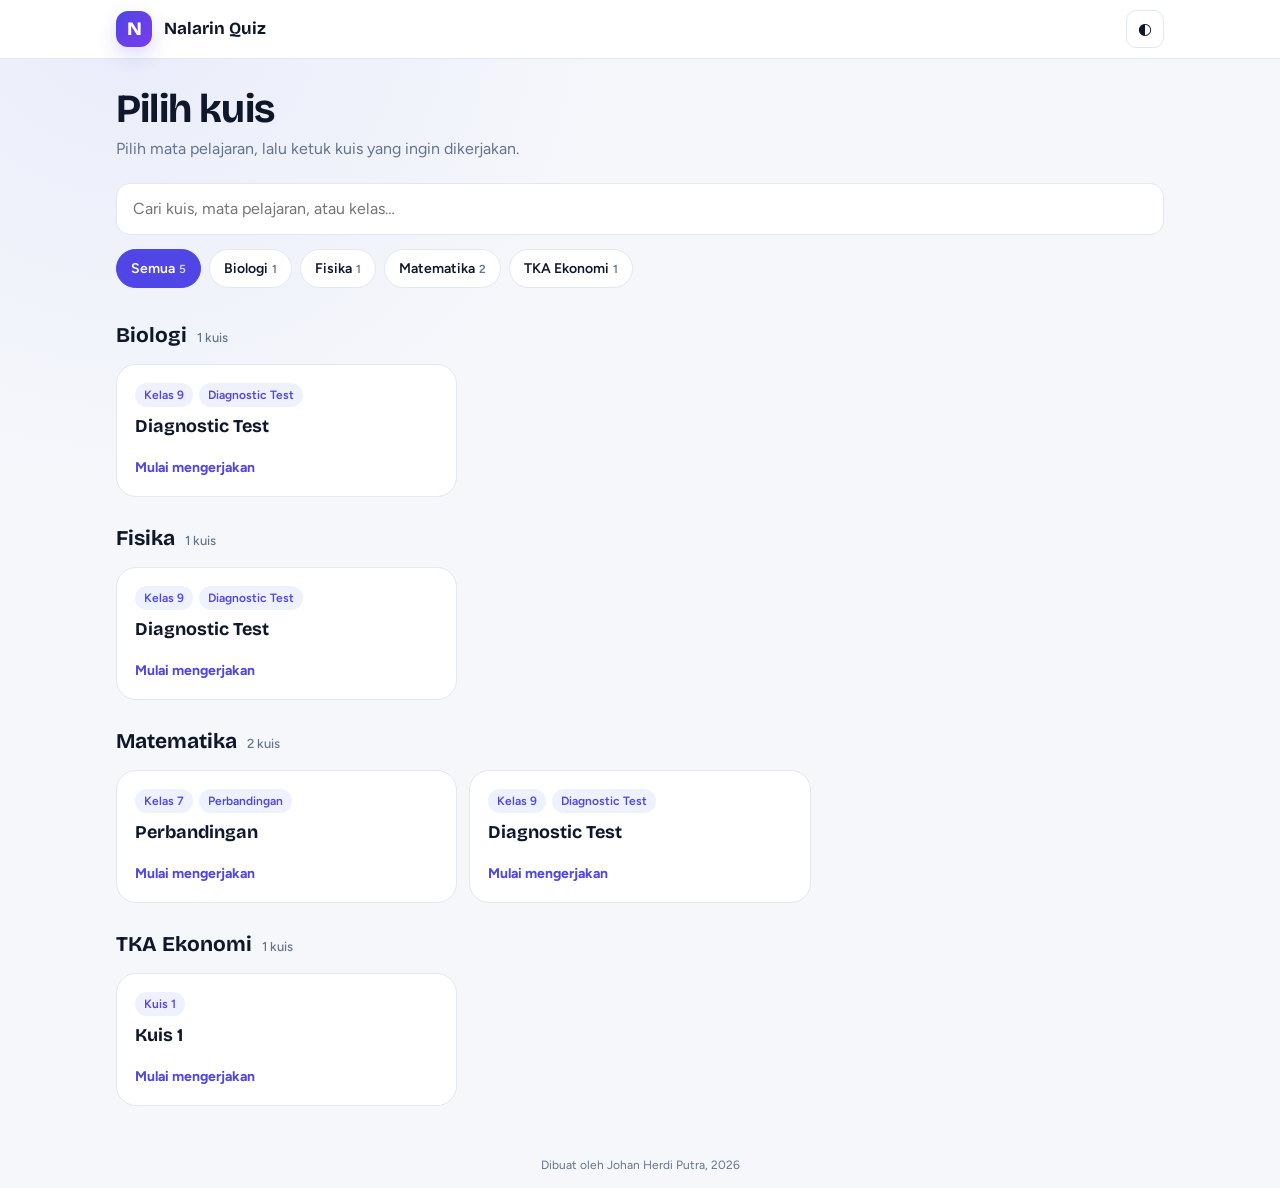
==== index.html @ 5b5e3d5f "Buat halaman index dan readme" ====
<!DOCTYPE html>
<html lang="id">
<head>
<meta charset="UTF-8">
<meta name="viewport" content="width=device-width, initial-scale=1, viewport-fit=cover">
<meta name="theme-color" content="#4f46e5">
<title>Nalarin Quiz</title>
<link rel="preconnect" href="https://fonts.googleapis.com">
<link rel="preconnect" href="https://fonts.gstatic.com" crossorigin>
<link href="https://fonts.googleapis.com/css2?family=Bricolage+Grotesque:wght@600;700;800&family=Figtree:wght@400;500;600;700&display=swap" rel="stylesheet">
<style>
:root{
  --bg:#f5f7fb; --surface:#fff; --ink:#0f172a; --muted:#64748b; --line:#e2e8f0;
  --brand:#4f46e5; --brand-ink:#fff; --brand-soft:#eef2ff; --bad:#e11d48; --bad-soft:#fff1f2;
  --font:'Figtree',system-ui,sans-serif; --display:'Bricolage Grotesque','Figtree',sans-serif;
}
:root[data-theme="dark"]{
  --bg:#0b1020; --surface:#131a2e; --ink:#e8ecf8; --muted:#94a0bd; --line:#263050;
  --brand:#a5b4fc; --brand-ink:#1e1b4b; --brand-soft:#212a55; --bad:#fb7185; --bad-soft:#3b1a25;
}
*{box-sizing:border-box;margin:0}
body{font-family:var(--font);background:radial-gradient(circle at 10% 0%,rgba(99,102,241,.08),transparent 30rem),var(--bg);
  color:var(--ink);line-height:1.5;min-height:100dvh;display:flex;flex-direction:column;-webkit-tap-highlight-color:transparent}
button,input{font:inherit;color:inherit}
button{cursor:pointer;border:0;background:none}
a:focus-visible,button:focus-visible,input:focus-visible{outline:3px solid var(--brand);outline-offset:2px}
.hidden{display:none!important}
header{background:var(--surface);border-bottom:1px solid var(--line);padding-top:env(safe-area-inset-top);position:sticky;top:0;z-index:10}
.bar{max-width:1080px;margin:auto;display:flex;align-items:center;gap:12px;padding:10px 16px}
.logo{width:36px;height:36px;border-radius:12px;background:linear-gradient(135deg,#4f46e5,#7c3aed);box-shadow:0 8px 20px rgba(79,70,229,.2);color:#fff;display:grid;place-items:center;font-family:var(--display);font-weight:800;font-size:19px;flex:none}
.bar b{font-family:var(--display);font-size:17px;flex:1}
.icon-btn{width:38px;height:38px;border-radius:10px;border:1px solid var(--line);display:grid;place-items:center}
main{flex:1;width:100%;max-width:1080px;margin:auto;padding:28px 16px 40px}
h1{font-family:var(--display);font-size:clamp(28px,6vw,40px);letter-spacing:-.02em;line-height:1.1;margin-bottom:6px}
.lead{color:var(--muted);margin-bottom:22px}
.search{width:100%;min-height:52px;padding:0 16px;border-radius:14px;border:1.5px solid var(--line);background:var(--surface);margin-bottom:14px}
.chips{display:flex;gap:8px;overflow-x:auto;padding-bottom:6px;margin-bottom:8px;scrollbar-width:thin}
.chip{flex:none;padding:8px 14px;border-radius:999px;border:1px solid var(--line);background:var(--surface);font-weight:600;font-size:14px;white-space:nowrap}
.chip small{color:var(--muted);font-weight:600;margin-left:4px}
.chip.on{background:var(--brand);border-color:var(--brand);color:var(--brand-ink)}
.chip.on small{color:inherit;opacity:.8}
section{margin-top:26px}
h2{font-family:var(--display);font-size:21px;margin-bottom:12px;display:flex;align-items:baseline;gap:10px}
h2 small{font-family:var(--font);font-size:13px;color:var(--muted);font-weight:500}
.grid{display:grid;grid-template-columns:repeat(auto-fill,minmax(280px,1fr));gap:12px}
.card{display:flex;flex-direction:column;gap:8px;padding:18px;border-radius:20px;border:1px solid var(--line);background:var(--surface);text-decoration:none;color:inherit;
  transition:border-color .15s,transform .1s,box-shadow .15s}
.card:hover{border-color:var(--brand);box-shadow:0 10px 28px rgba(79,70,229,.1)}
.card:active{transform:scale(.99)}
.crumbs{display:flex;flex-wrap:wrap;gap:6px}
.crumbs span{font-size:12px;font-weight:600;padding:3px 9px;border-radius:999px;background:var(--brand-soft);color:var(--brand)}
.ctitle{font-family:var(--display);font-weight:700;font-size:18px;line-height:1.25}
.cmeta{color:var(--muted);font-size:14px;flex:1}
.go{font-weight:700;font-size:14px;color:var(--brand);margin-top:4px}
.note{padding:16px;border-radius:14px;margin-top:18px;background:var(--bad-soft);color:var(--bad);font-size:15px}
.note code{background:rgba(0,0,0,.06);padding:1px 6px;border-radius:6px}
.empty{margin-top:30px;text-align:center;color:var(--muted)}
footer{text-align:center;color:var(--muted);font-size:12px;padding:10px 12px calc(14px + env(safe-area-inset-bottom))}
@media (max-width:520px){main{padding-top:20px}.grid{grid-template-columns:1fr}}
</style>
</head>
<body>
<header><div class="bar">
  <div class="logo">N</div><b>Nalarin Quiz</b>
  <button class="icon-btn" id="theme" aria-label="Ganti tema terang/gelap">◐</button>
</div></header>

<main>
  <h1>Pilih kuis</h1>
  <p class="lead">Pilih mata pelajaran, lalu ketuk kuis yang ingin dikerjakan.</p>
  <input class="search" id="q" type="search" placeholder="Cari kuis, mata pelajaran, atau kelas…" aria-label="Cari kuis">
  <div class="chips" id="chips"></div>
  <div id="list"></div>
  <p class="empty hidden" id="empty">Tidak ada kuis yang cocok dengan pencarianmu.</p>
  <div class="note hidden" id="err"></div>
</main>

<footer><span id="stamp"></span>Dibuat oleh Johan Herdi Putra, 2026</footer>

<script>
const $ = id => document.getElementById(id);
let all = [], active = 'Semua';

(function(){
  let t = null; try{ t = localStorage.getItem('nalarin:theme'); }catch(e){}
  if(!t) t = matchMedia('(prefers-color-scheme: dark)').matches ? 'dark' : 'light';
  document.documentElement.dataset.theme = t;
})();
$('theme').onclick = () => {
  const t = document.documentElement.dataset.theme === 'dark' ? 'light' : 'dark';
  document.documentElement.dataset.theme = t;
  try{ localStorage.setItem('nalarin:theme', t); }catch(e){}
};

function el(tag, cls, text){ const e = document.createElement(tag); if(cls) e.className = cls; if(text != null) e.textContent = text; return e; }

function drawChips(){
  const box = $('chips'); box.innerHTML = '';
  const counts = {};
  all.forEach(k => counts[k.mapel] = (counts[k.mapel] || 0) + 1);
  ['Semua', ...Object.keys(counts).sort((a, b) => a.localeCompare(b, 'id'))].forEach(m => {
    const b = el('button', 'chip' + (m === active ? ' on' : ''), m);
    b.appendChild(el('small', '', m === 'Semua' ? all.length : counts[m]));
    b.onclick = () => { active = m; drawChips(); render(); };
    box.appendChild(b);
  });
}

function render(){
  const term = $('q').value.trim().toLowerCase();
  const list = all.filter(k =>
    (active === 'Semua' || k.mapel === active) &&
    (!term || [k.title, k.topic, k.mapel, ...(k.sub || [])].join(' ').toLowerCase().includes(term)));
  const box = $('list'); box.innerHTML = '';
  $('empty').classList.toggle('hidden', list.length > 0);
  const groups = new Map();
  list.forEach(k => { if(!groups.has(k.mapel)) groups.set(k.mapel, []); groups.get(k.mapel).push(k); });
  [...groups.keys()].sort((a, b) => a.localeCompare(b, 'id')).forEach(m => {
    const items = groups.get(m);
    const sec = el('section'), h = el('h2', '', m);
    h.appendChild(el('small', '', items.length + ' kuis'));
    sec.appendChild(h);
    const grid = el('div', 'grid');
    items.forEach(k => {
      const a = el('a', 'card'); a.href = encodeURI(k.url);
      if(k.sub && k.sub.length){ const c = el('div', 'crumbs'); k.sub.forEach(s => c.appendChild(el('span', '', s))); a.appendChild(c); }
      a.appendChild(el('div', 'ctitle', k.title));
      const meta = [k.topic && k.topic !== k.title ? k.topic : '', k.questions ? k.questions + ' soal' : ''].filter(Boolean).join(' · ');
      a.appendChild(el('div', 'cmeta', meta));
      a.appendChild(el('div', 'go', 'Mulai mengerjakan'));
      grid.appendChild(a);
    });
    sec.appendChild(grid); box.appendChild(sec);
  });
}

$('q').addEventListener('input', render);

fetch('daftar.json', {cache: 'no-cache'})
  .then(r => { if(!r.ok) throw new Error(r.status); return r.json(); })
  .then(d => {
    all = d.kuis || [];
    if(!all.length) throw new Error('kosong');
    drawChips(); render();
    const t = d.generated && new Date(d.generated);
    if(t && !isNaN(t)) $('stamp').textContent = 'Daftar diperbarui ' + t.toLocaleDateString('id-ID', {day: 'numeric', month: 'long', year: 'numeric'}) + ' · ';
  })
  .catch(() => {
    $('q').classList.add('hidden');
    const e = $('err'); e.classList.remove('hidden');
    e.innerHTML = 'Daftar kuis belum bisa dimuat. Jalankan <code>python3 buat-daftar.py</code> di folder ini, lalu buka halaman ini lewat server (bukan langsung dari file).';
  });
</script>
</body>
</html>
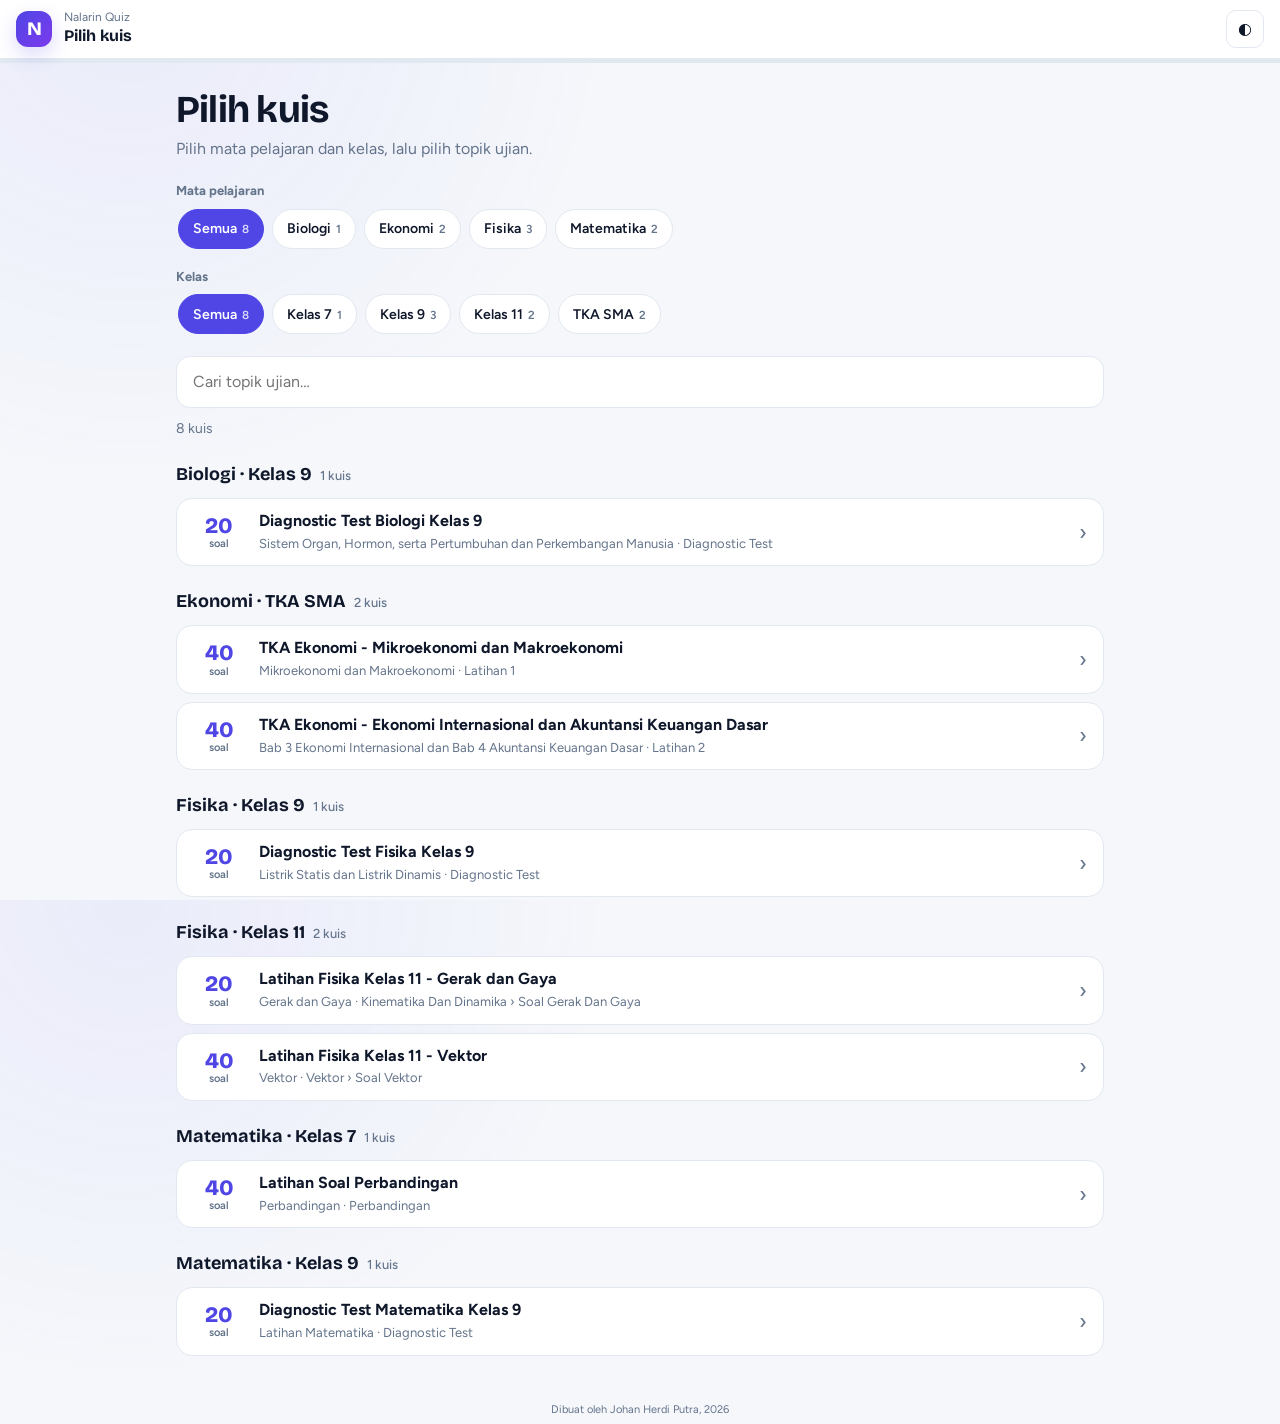
==== commit 7a2249a2: "Perbarui versi 0.2" ====
--- a/index.html
+++ b/index.html
@@ -11,76 +11,380 @@
 <style>
 :root{
   --bg:#f5f7fb; --surface:#fff; --ink:#0f172a; --muted:#64748b; --line:#e2e8f0;
-  --brand:#4f46e5; --brand-ink:#fff; --brand-soft:#eef2ff; --bad:#e11d48; --bad-soft:#fff1f2;
-  --font:'Figtree',system-ui,sans-serif; --display:'Bricolage Grotesque','Figtree',sans-serif;
+  --brand:#4f46e5; --brand-ink:#fff; --brand-soft:#eef2ff;
+  --flag:#d97706; --flag-soft:#fffbeb;
+  --ok:#059669; --ok-soft:#ecfdf5; --bad:#e11d48; --bad-soft:#fff1f2;
+  --r:20px; --font:'Figtree',system-ui,sans-serif; --display:'Bricolage Grotesque','Figtree',sans-serif;
 }
 :root[data-theme="dark"]{
   --bg:#0b1020; --surface:#131a2e; --ink:#e8ecf8; --muted:#94a0bd; --line:#263050;
-  --brand:#a5b4fc; --brand-ink:#1e1b4b; --brand-soft:#212a55; --bad:#fb7185; --bad-soft:#3b1a25;
+  --brand:#a5b4fc; --brand-ink:#1e1b4b; --brand-soft:#212a55;
+  --flag:#fbbf24; --flag-soft:#3a2d0e;
+  --ok:#34d399; --ok-soft:#10302a; --bad:#fb7185; --bad-soft:#3b1a25;
 }
 *{box-sizing:border-box;margin:0}
-body{font-family:var(--font);background:radial-gradient(circle at 10% 0%,rgba(99,102,241,.08),transparent 30rem),var(--bg);
-  color:var(--ink);line-height:1.5;min-height:100dvh;display:flex;flex-direction:column;-webkit-tap-highlight-color:transparent}
-button,input{font:inherit;color:inherit}
-button{cursor:pointer;border:0;background:none}
-a:focus-visible,button:focus-visible,input:focus-visible{outline:3px solid var(--brand);outline-offset:2px}
+html,body{height:100%}
+body{font-family:var(--font);background:radial-gradient(circle at 10% 0%,rgba(99,102,241,.08),transparent 30rem),var(--bg);color:var(--ink);font-size:16px;line-height:1.5;
+  -webkit-tap-highlight-color:transparent;display:flex;flex-direction:column;min-height:100dvh}
+button{font:inherit;color:inherit;cursor:pointer;border:0;background:none}
+button:focus-visible,input:focus-visible{outline:3px solid var(--brand);outline-offset:2px}
 .hidden{display:none!important}
-header{background:var(--surface);border-bottom:1px solid var(--line);padding-top:env(safe-area-inset-top);position:sticky;top:0;z-index:10}
-.bar{max-width:1080px;margin:auto;display:flex;align-items:center;gap:12px;padding:10px 16px}
+
+/* header */
+header{background:var(--surface);border-bottom:1px solid var(--line);padding-top:env(safe-area-inset-top);position:sticky;top:0;z-index:20}
+.hbar{max-width:1320px;margin:auto;display:flex;align-items:center;gap:12px;padding:10px 16px}
 .logo{width:36px;height:36px;border-radius:12px;background:linear-gradient(135deg,#4f46e5,#7c3aed);box-shadow:0 8px 20px rgba(79,70,229,.2);color:#fff;display:grid;place-items:center;font-family:var(--display);font-weight:800;font-size:19px;flex:none}
-.bar b{font-family:var(--display);font-size:17px;flex:1}
-.icon-btn{width:38px;height:38px;border-radius:10px;border:1px solid var(--line);display:grid;place-items:center}
-main{flex:1;width:100%;max-width:1080px;margin:auto;padding:28px 16px 40px}
-h1{font-family:var(--display);font-size:clamp(28px,6vw,40px);letter-spacing:-.02em;line-height:1.1;margin-bottom:6px}
-.lead{color:var(--muted);margin-bottom:22px}
-.search{width:100%;min-height:52px;padding:0 16px;border-radius:14px;border:1.5px solid var(--line);background:var(--surface);margin-bottom:14px}
-.chips{display:flex;gap:8px;overflow-x:auto;padding-bottom:6px;margin-bottom:8px;scrollbar-width:thin}
-.chip{flex:none;padding:8px 14px;border-radius:999px;border:1px solid var(--line);background:var(--surface);font-weight:600;font-size:14px;white-space:nowrap}
-.chip small{color:var(--muted);font-weight:600;margin-left:4px}
-.chip.on{background:var(--brand);border-color:var(--brand);color:var(--brand-ink)}
-.chip.on small{color:inherit;opacity:.8}
-section{margin-top:26px}
-h2{font-family:var(--display);font-size:21px;margin-bottom:12px;display:flex;align-items:baseline;gap:10px}
-h2 small{font-family:var(--font);font-size:13px;color:var(--muted);font-weight:500}
-.grid{display:grid;grid-template-columns:repeat(auto-fill,minmax(280px,1fr));gap:12px}
-.card{display:flex;flex-direction:column;gap:8px;padding:18px;border-radius:20px;border:1px solid var(--line);background:var(--surface);text-decoration:none;color:inherit;
-  transition:border-color .15s,transform .1s,box-shadow .15s}
-.card:hover{border-color:var(--brand);box-shadow:0 10px 28px rgba(79,70,229,.1)}
-.card:active{transform:scale(.99)}
-.crumbs{display:flex;flex-wrap:wrap;gap:6px}
-.crumbs span{font-size:12px;font-weight:600;padding:3px 9px;border-radius:999px;background:var(--brand-soft);color:var(--brand)}
-.ctitle{font-family:var(--display);font-weight:700;font-size:18px;line-height:1.25}
-.cmeta{color:var(--muted);font-size:14px;flex:1}
-.go{font-weight:700;font-size:14px;color:var(--brand);margin-top:4px}
-.note{padding:16px;border-radius:14px;margin-top:18px;background:var(--bad-soft);color:var(--bad);font-size:15px}
-.note code{background:rgba(0,0,0,.06);padding:1px 6px;border-radius:6px}
-.empty{margin-top:30px;text-align:center;color:var(--muted)}
-footer{text-align:center;color:var(--muted);font-size:12px;padding:10px 12px calc(14px + env(safe-area-inset-bottom))}
-@media (max-width:520px){main{padding-top:20px}.grid{grid-template-columns:1fr}}
+.htitle{min-width:0;flex:1}
+.htitle small{display:block;color:var(--muted);font-size:12px;line-height:1.2}
+.htitle strong{display:block;font-family:var(--display);font-size:16px;white-space:nowrap;overflow:hidden;text-overflow:ellipsis}
+.chip{display:inline-flex;align-items:center;gap:6px;padding:6px 12px;border-radius:999px;background:var(--bg);border:1px solid var(--line);font-size:13px;font-weight:600;white-space:nowrap}
+.chip.name{max-width:150px;overflow:hidden;text-overflow:ellipsis;display:block}
+.icon-btn{width:38px;height:38px;border-radius:10px;display:grid;place-items:center;border:1px solid var(--line);flex:none}
+.icon-btn:hover{background:var(--bg)}
+.progress{height:4px;background:var(--line)}
+.progress i{display:block;height:100%;width:0;background:var(--brand);transition:width .25s}
+
+/* cards / buttons */
+.card{background:var(--surface);border:1px solid var(--line);border-radius:var(--r)}
+.btn{display:inline-flex;align-items:center;justify-content:center;gap:8px;min-height:48px;padding:0 20px;border-radius:12px;font-weight:700;border:1px solid var(--line);background:var(--surface);transition:transform .08s,background .15s}
+.btn:active{transform:scale(.97)}
+.btn:disabled{opacity:.35;pointer-events:none}
+.btn.primary{background:var(--brand);color:var(--brand-ink);border-color:var(--brand);box-shadow:0 10px 22px rgba(79,70,229,.2)}
+.btn.primary:hover{filter:brightness(1.08)}
+.btn.finish{background:var(--ok);color:#fff;border-color:var(--ok);box-shadow:0 8px 18px rgba(5,150,105,.16)}
+#review.finish{background:#0f172a;border-color:#0f172a}
+:root[data-theme="dark"] #review.finish{background:#e8ecf8;color:#0b1020;border-color:#e8ecf8}
+.btn.block{width:100%}
+
+/* start + result */
+.center{flex:1;display:grid;place-items:center;padding:20px 16px}
+.panel{width:100%;max-width:440px;padding:28px}
+.panel h2{font-family:var(--display);font-size:clamp(26px,6vw,34px);line-height:1.1;letter-spacing:-.02em;margin:6px 0 8px}
+.panel p.sub{color:var(--muted);font-size:15px;margin-bottom:22px}
+.meta{display:flex;gap:8px;flex-wrap:wrap;margin-bottom:12px}
+.field label{display:block;font-weight:600;font-size:14px;margin-bottom:6px}
+.field input{width:100%;min-height:50px;padding:0 14px;border-radius:12px;border:1.5px solid var(--line);background:var(--bg);color:var(--ink);font:inherit;margin-bottom:16px}
+.resume{background:var(--brand-soft);border-radius:12px;padding:10px 14px;font-size:14px;margin-bottom:16px}
+
+/* quiz layout */
+#quiz{flex:1;width:100%;max-width:1320px;margin:auto;padding:16px;display:grid;grid-template-columns:minmax(0,1fr) 320px;gap:16px;align-items:start}
+.qcard{display:flex;flex-direction:column;min-height:0}
+.qtop{display:flex;align-items:center;justify-content:space-between;gap:10px;padding:14px 20px;border-bottom:1px solid var(--line)}
+.qtop .left{display:flex;align-items:center;gap:10px;min-width:0}
+.qnum{font-family:var(--display);font-weight:800;font-size:15px}
+.diff{font-size:12px;font-weight:700;padding:3px 10px;border-radius:999px}
+.diff.mudah{background:var(--ok-soft);color:var(--ok)}
+.diff.sedang{background:var(--flag-soft);color:var(--flag)}
+.diff.sulit{background:var(--bad-soft);color:var(--bad)}
+.flag{display:inline-flex;align-items:center;gap:6px;font-size:14px;font-weight:600;color:var(--muted);padding:8px 12px;border-radius:10px;border:1px solid var(--line)}
+.flag.on{background:var(--flag-soft);color:var(--flag);border-color:var(--flag)}
+.qbody{padding:22px 20px}
+.qtext{font-size:clamp(17px,2.4vw,20px);font-weight:500;line-height:1.55;margin-bottom:22px;max-width:70ch;white-space:pre-line}
+.opts{display:grid;gap:10px}
+.opt{display:flex;gap:14px;align-items:flex-start;text-align:left;width:100%;padding:14px 16px;border:2px solid var(--line);border-radius:14px;background:var(--surface);min-height:56px;transition:border-color .12s,background .12s,transform .08s}
+.opt:not(:disabled):hover{border-color:var(--muted)}
+.opt:active:not(:disabled){transform:scale(.99)}
+.opt .k{flex:none;width:30px;height:30px;border-radius:9px;background:var(--bg);display:grid;place-items:center;font-weight:700;font-size:14px;border:1px solid var(--line)}
+.opt .t{padding-top:3px;flex:1}
+.opt.sel{border-color:var(--brand);background:var(--brand-soft)}
+.opt.sel .k{background:var(--brand);color:var(--brand-ink);border-color:var(--brand)}
+.opt:disabled{cursor:default}
+.opt.right{border-color:var(--ok);background:var(--ok-soft)}
+.opt.right .k{background:var(--ok);color:#fff;border-color:var(--ok)}
+.opt.wrong{border-color:var(--bad);background:var(--bad-soft)}
+.opt.wrong .k{background:var(--bad);color:#fff;border-color:var(--bad)}
+.opt.dim{opacity:.55}
+.tag{font-size:12px;font-weight:700;margin-left:auto;padding-top:5px;white-space:nowrap}
+.expl{margin-top:20px;padding:16px;border-radius:14px;background:var(--bg);border-left:4px solid var(--brand)}
+.expl b{display:block;margin-bottom:4px}
+.expl p{color:var(--muted);font-size:15px;white-space:pre-line}
+.qnav{display:flex;gap:10px;padding:14px 20px;border-top:1px solid var(--line)}
+.qnav .btn{flex:1}
+.qnav .pal{display:none}
+.hint{color:var(--muted);font-size:12px;text-align:center;padding:0 20px 14px}
+
+/* side panel */
+.side{position:sticky;top:90px;padding:18px;display:flex;flex-direction:column;gap:14px;max-height:calc(100dvh - 110px)}
+.side h3{font-family:var(--display);font-size:17px}
+.sidehead{display:flex;justify-content:space-between;align-items:center}
+.stats{display:flex;gap:8px;flex-wrap:wrap;font-size:13px;color:var(--muted)}
+.dot{display:inline-block;width:10px;height:10px;border-radius:3px;margin-right:5px;vertical-align:-1px}
+.grid{display:grid;grid-template-columns:repeat(5,1fr);gap:8px;overflow-y:auto;padding:2px}
+.cell{aspect-ratio:1;min-height:42px;border-radius:11px;border:1.5px solid var(--line);font-weight:700;font-size:14px;position:relative;background:var(--surface)}
+.cell.done{background:var(--brand-soft);border-color:var(--brand);color:var(--brand)}
+.cell.cur{background:var(--brand);color:var(--brand-ink);border-color:var(--brand);box-shadow:0 0 0 3px var(--brand-soft)}
+.cell.flagged::after{content:"";position:absolute;top:4px;right:4px;width:8px;height:8px;border-radius:50%;background:var(--flag)}
+.cell.ok{background:var(--ok);border-color:var(--ok);color:#fff}
+.cell.no{background:var(--bad);border-color:var(--bad);color:#fff}
+.cell.skip{color:var(--muted);background:var(--bg)}
+
+/* sheet (mobile) */
+.sheet-wrap{position:fixed;inset:0;z-index:50;background:rgba(10,20,17,.55);display:flex;align-items:flex-end;justify-content:center}
+.sheet{width:100%;max-width:560px;max-height:85dvh;background:var(--surface);border-radius:24px 24px 0 0;padding:12px 18px calc(18px + env(safe-area-inset-bottom));display:flex;flex-direction:column;gap:12px;animation:up .22s ease-out}
+@keyframes up{from{transform:translateY(40px);opacity:0}}
+.sheet .grab{width:44px;height:5px;border-radius:9px;background:var(--line);margin:0 auto}
+.sheet .grid{grid-template-columns:repeat(6,1fr)}
+
+/* modal */
+.modal{position:fixed;inset:0;z-index:60;background:rgba(10,20,17,.55);display:grid;place-items:center;padding:16px}
+.modal .box{max-width:400px;width:100%;padding:24px}
+.modal h3{font-family:var(--display);font-size:20px;margin-bottom:6px}
+.modal p{color:var(--muted);margin-bottom:20px;font-size:15px}
+.modal .row{display:flex;gap:10px;justify-content:flex-end}
+
+/* result */
+.ring{--p:0;width:150px;height:150px;border-radius:50%;margin:0 auto 18px;display:grid;place-items:center;
+  background:conic-gradient(var(--brand) calc(var(--p)*1%),var(--line) 0)}
+.ring div{width:122px;height:122px;border-radius:50%;background:var(--surface);display:grid;place-items:center;align-content:center}
+.ring b{font-family:var(--display);font-size:38px;line-height:1}
+.ring span{font-size:12px;color:var(--muted)}
+.res{display:grid;grid-template-columns:repeat(3,1fr);gap:8px;margin-bottom:16px}
+.res div{padding:10px 4px;border-radius:12px;font-size:13px;font-weight:600}
+.res b{display:block;font-size:20px;font-family:var(--display)}
+.res .a{background:var(--ok-soft);color:var(--ok)} .res .b{background:var(--bad-soft);color:var(--bad)} .res .c{background:var(--brand-soft);color:var(--muted)}
+.save{font-size:13px;margin-bottom:16px;padding:10px 12px;border-radius:12px;background:var(--bg);color:var(--muted)}
+.save.fail{background:var(--bad-soft);color:var(--bad)} .save.ok{background:var(--ok-soft);color:var(--ok)}
+.save button{font-weight:700;text-decoration:underline;margin-left:6px}
+.spin{width:44px;height:44px;border:5px solid var(--line);border-top-color:var(--brand);border-radius:50%;animation:s .8s linear infinite;margin:0 auto 14px}
+@keyframes s{to{transform:rotate(360deg)}}
+
+
+.figure{margin:0 0 18px}
+.figure img{display:block;max-width:100%;max-height:min(55dvh,460px);width:auto;height:auto;margin:0 auto;border-radius:14px;border:1px solid var(--line);background:#fff;cursor:zoom-in;object-fit:contain}
+.skel{height:160px;border-radius:14px;background:linear-gradient(90deg,var(--bg),var(--line),var(--bg));background-size:200% 100%;animation:sk 1.2s linear infinite}
+@keyframes sk{to{background-position:-200% 0}}
+.miss{padding:14px;border:1px dashed var(--bad);border-radius:12px;color:var(--bad);background:var(--bad-soft);font-size:14px;text-align:center}
+.lb{position:fixed;inset:0;z-index:70;background:rgba(8,12,28,.88);display:grid;place-items:center;padding:12px;cursor:zoom-out}
+.lb img{max-width:96vw;max-height:92dvh;background:#fff;border-radius:10px;object-fit:contain}
+.qmain{min-width:0}
+
+.psg{background:var(--bg);border:1px solid var(--line);border-left:4px solid var(--brand);border-radius:14px;padding:16px 18px;margin-bottom:20px}
+.psg-head{display:flex;justify-content:space-between;align-items:center;gap:10px;margin-bottom:10px}
+.psg-head b{font-family:var(--display);font-size:16px}
+.psg-text{font-size:16px;line-height:1.8;max-width:68ch}
+.psg-text p{margin:0 0 12px;white-space:pre-line}
+.psg-text p:last-child{margin:0}
+.psg small{display:block;margin-top:12px;color:var(--muted);font-size:12px}
+@media (max-width:1099px){
+  .psg-text{max-height:38dvh;overflow:auto}
+  .psg.collapsed .psg-text,.psg.collapsed .figure,.psg.collapsed small{display:none}
+  .psg.collapsed .psg-head{margin-bottom:0}
+}
+@media (min-width:1100px){
+  .qbody.split{display:grid;grid-template-columns:minmax(0,1.05fr) minmax(0,1fr);gap:28px;align-items:start}
+  .qbody.split .psg{position:sticky;top:96px;max-height:calc(100dvh - 130px);overflow:auto;margin-bottom:0}
+  .psg-toggle{display:none}
+}
+
+a.logo{text-decoration:none}
+a.btn{text-decoration:none;color:inherit}
+.bwrap{flex:1;width:100%;max-width:960px;margin:auto;padding:26px 16px 40px}
+.bwrap h1{font-family:var(--display);font-size:clamp(28px,6vw,38px);letter-spacing:-.02em;line-height:1.1;margin-bottom:6px}
+.b-lead{color:var(--muted);margin-bottom:20px}
+.b-frow{display:flex;flex-direction:column;gap:6px;margin-bottom:12px}
+.b-frow>span{font-size:13px;font-weight:700;color:var(--muted)}
+.b-chips{display:flex;gap:8px;overflow-x:auto;padding:2px 2px 6px;scrollbar-width:thin}
+.fchip{flex:none;padding:8px 14px;min-height:40px;border-radius:999px;border:1px solid var(--line);background:var(--surface);font-weight:600;font-size:14px;white-space:nowrap}
+.fchip small{color:var(--muted);font-weight:600;margin-left:5px}
+.fchip.on{background:var(--brand);border-color:var(--brand);color:var(--brand-ink)}
+.fchip.on small{color:inherit;opacity:.8}
+.b-search{width:100%;min-height:52px;padding:0 16px;border-radius:14px;border:1.5px solid var(--line);background:var(--surface);color:var(--ink);font:inherit;margin-top:4px}
+.b-count{color:var(--muted);font-size:14px;margin:10px 0 0}
+.b-group{margin-top:22px}
+.b-group h2{font-family:var(--display);font-size:18px;margin-bottom:10px;display:flex;gap:8px;align-items:baseline;flex-wrap:wrap}
+.b-group h2 small{font-family:var(--font);font-size:13px;color:var(--muted);font-weight:500}
+.b-list{display:grid;gap:8px}
+.b-item{display:flex;align-items:center;gap:14px;padding:12px 16px;min-height:66px;border:1px solid var(--line);border-radius:16px;background:var(--surface);text-decoration:none;color:inherit;transition:border-color .15s,transform .1s}
+.b-item:hover{border-color:var(--brand)}
+.b-item:active{transform:scale(.99)}
+.b-n{flex:none;width:52px;text-align:center;font-family:var(--display);font-weight:800;font-size:22px;color:var(--brand);line-height:1.1}
+.b-n small{display:block;font-family:var(--font);font-weight:600;font-size:11px;color:var(--muted)}
+.b-main{flex:1;min-width:0}
+.b-title{font-weight:700;line-height:1.3}
+.b-meta{font-size:13px;color:var(--muted);margin-top:2px}
+.b-go{flex:none;color:var(--muted);font-size:22px}
+.b-empty{margin-top:30px;text-align:center;color:var(--muted)}
+.b-note{padding:16px;border-radius:14px;margin-top:18px;background:var(--bad-soft);color:var(--bad);font-size:15px}
+.b-note code{background:rgba(0,0,0,.07);padding:1px 6px;border-radius:6px}
+#more{margin-top:16px}
+footer{text-align:center;color:var(--muted);font-size:11px;padding:6px 12px calc(6px + env(safe-area-inset-bottom))}
+
+/* mobile */
+@media (max-width:820px){
+  #quiz{grid-template-columns:1fr;padding:10px 10px 0;gap:0}
+  .side{display:none}
+  .qcard{border-radius:var(--r)}
+  .qnav{position:sticky;bottom:0;background:var(--surface);padding:10px 12px calc(10px + env(safe-area-inset-bottom));border-radius:0 0 var(--r) var(--r);z-index:10}
+  .qnav .pal{display:inline-flex;flex:none;width:52px;padding:0}
+  .qnav .btn{min-height:52px}
+  .hint{display:none}
+  .qtop{padding:12px 14px} .qbody{padding:18px 14px 12px}
+  .htitle strong{font-size:15px}
+  .chip.name{display:none}
+  footer{display:none}
+}
+@media (min-width:821px){ .only-m{display:none!important} }
+@media (prefers-reduced-motion:reduce){*{transition:none!important;animation:none!important}}
 </style>
 </head>
 <body>
-<header><div class="bar">
-  <div class="logo">N</div><b>Nalarin Quiz</b>
-  <button class="icon-btn" id="theme" aria-label="Ganti tema terang/gelap">◐</button>
-</div></header>
-
-<main>
+
+<header>
+  <div class="hbar">
+    <a class="logo" href="?" aria-label="Kembali ke daftar kuis">N</a>
+    <div class="htitle"><small id="badge">Nalarin Quiz</small><strong id="title">Memuat kuis…</strong></div>
+    <span id="timer" class="chip hidden" aria-label="Waktu pengerjaan">00:00</span>
+    <span id="who" class="chip name hidden"></span>
+    <button class="icon-btn" id="theme" aria-label="Ganti tema terang/gelap">◐</button>
+  </div>
+  <div class="progress"><i id="bar"></i></div>
+</header>
+
+<!-- Daftar kuis -->
+<main id="browse" class="bwrap hidden">
   <h1>Pilih kuis</h1>
-  <p class="lead">Pilih mata pelajaran, lalu ketuk kuis yang ingin dikerjakan.</p>
-  <input class="search" id="q" type="search" placeholder="Cari kuis, mata pelajaran, atau kelas…" aria-label="Cari kuis">
-  <div class="chips" id="chips"></div>
-  <div id="list"></div>
-  <p class="empty hidden" id="empty">Tidak ada kuis yang cocok dengan pencarianmu.</p>
-  <div class="note hidden" id="err"></div>
+  <p class="b-lead">Pilih mata pelajaran dan kelas, lalu pilih topik ujian.</p>
+  <div class="b-frow"><span>Mata pelajaran</span><div class="b-chips" id="f-mapel"></div></div>
+  <div class="b-frow"><span>Kelas</span><div class="b-chips" id="f-kelas"></div></div>
+  <input class="b-search" id="search" type="search" placeholder="Cari topik ujian…" aria-label="Cari topik ujian">
+  <p class="b-count" id="bcount"></p>
+  <div id="blist"></div>
+  <button class="btn block hidden" id="more">Tampilkan lebih banyak</button>
+  <p class="b-empty hidden" id="bempty">Tidak ada kuis yang cocok. Coba ganti filter atau kata kunci.</p>
+  <div class="b-note hidden" id="berr"></div>
 </main>
 
-<footer><span id="stamp"></span>Dibuat oleh Johan Herdi Putra, 2026</footer>
+<!-- Start -->
+<main id="start" class="center">
+  <div class="card panel">
+    <div class="meta"><span class="chip" id="s-count">… soal</span></div>
+    <h2 id="s-title">Memuat kuis…</h2>
+    <p class="sub" id="s-sub">Pastikan koneksi internet stabil sebelum mulai.</p>
+    <div id="resume" class="resume hidden"></div>
+    <div class="field">
+      <label for="name">Nama lengkap</label>
+      <input id="name" type="text" autocomplete="name" placeholder="Tulis namamu" enterkeyhint="go">
+    </div>
+    <button class="btn primary block" id="go">Mulai mengerjakan</button>
+    <a class="btn block" href="?" style="margin-top:10px">← Semua kuis</a>
+  </div>
+</main>
+
+<!-- Quiz -->
+<main id="quiz" class="hidden">
+  <section class="card qcard">
+    <div class="qtop">
+      <div class="left"><span class="qnum" id="qn">Soal 1</span><span class="diff" id="qd"></span></div>
+      <button class="flag" id="flag" aria-pressed="false">⚑ Ragu-ragu</button>
+    </div>
+    <div class="qbody" id="qbody">
+      <aside class="psg hidden" id="psg">
+        <div class="psg-head"><b id="psg-title"></b><button class="flag psg-toggle" id="psg-toggle" type="button">Sembunyikan teks</button></div>
+        <div id="psg-fig" class="figure hidden"></div>
+        <div class="psg-text" id="psg-text"></div>
+        <small id="psg-for"></small>
+      </aside>
+      <div class="qmain">
+        <div id="fig" class="figure hidden"></div>
+        <p class="qtext" id="qt"></p>
+        <div class="opts" id="opts"></div>
+        <div class="expl hidden" id="expl"><b>Pembahasan</b><p id="expl-t"></p></div>
+      </div>
+    </div>
+    <div class="qnav">
+      <button class="btn" id="prev">Sebelumnya</button>
+      <button class="btn pal only-m" id="open-pal" aria-label="Buka daftar nomor soal">☷</button>
+      <button class="btn primary" id="next">Selanjutnya</button>
+    </div>
+    <p class="hint">Pintasan: A–E pilih jawaban · ← → pindah soal · F tandai ragu-ragu</p>
+  </section>
+
+  <aside class="card side">
+    <div class="sidehead"><h3>Nomor soal</h3><span class="chip" id="cnt">0 / 0</span></div>
+    <div class="stats" id="stats"></div>
+    <div class="grid" id="grid"></div>
+    <button class="btn finish block" id="finish">Kumpulkan jawaban</button>
+  </aside>
+</main>
+
+<!-- Result -->
+<main id="result" class="center hidden">
+  <div class="card panel" style="text-align:center">
+    <h2>Kuis selesai</h2>
+    <p class="sub" id="r-sub"></p>
+    <div class="ring" id="ring"><div><b id="r-score">0</b><span>dari 100</span></div></div>
+    <div class="res">
+      <div class="a"><b id="r-ok">0</b>Benar</div>
+      <div class="b"><b id="r-no">0</b>Salah</div>
+      <div class="c"><b id="r-skip">0</b>Kosong</div>
+    </div>
+    <div class="save" id="save"></div>
+    <button class="btn finish block" id="review">Lihat kunci &amp; pembahasan</button>
+    <a class="btn block" href="?" style="margin-top:10px">Kembali ke daftar kuis</a>
+  </div>
+</main>
+
+<footer>Dibuat oleh Johan Herdi Putra, 2026</footer>
+
+<!-- Mobile sheet -->
+<div class="sheet-wrap hidden" id="sheet-wrap">
+  <div class="sheet" role="dialog" aria-label="Nomor soal">
+    <div class="grab"></div>
+    <div class="sidehead"><h3 style="font-family:var(--display)">Nomor soal</h3><span class="chip" id="cnt-m">0 / 0</span></div>
+    <div class="stats" id="stats-m"></div>
+    <div class="grid" id="grid-m"></div>
+    <button class="btn finish block" id="finish-m">Kumpulkan jawaban</button>
+  </div>
+</div>
+
+<div class="lb hidden" id="lb"><img id="lb-img" alt="Gambar diperbesar"></div>
+
+<!-- Confirm -->
+<div class="modal hidden" id="confirm">
+  <div class="card box">
+    <h3>Kumpulkan jawaban?</h3>
+    <p id="confirm-msg"></p>
+    <div class="row">
+      <button class="btn" id="c-no">Kembali</button>
+      <button class="btn primary" id="c-yes">Ya, kumpulkan</button>
+    </div>
+  </div>
+</div>
+
+<!-- Alert -->
+<div class="modal hidden" id="alert">
+  <div class="card box">
+    <h3>Perhatian</h3>
+    <p id="alert-msg"></p>
+    <div class="row"><button class="btn primary" id="a-ok">Mengerti</button></div>
+  </div>
+</div>
+
+<!-- Saving -->
+<div class="modal hidden" id="saving" style="background:var(--bg)">
+  <div style="text-align:center"><div class="spin"></div><b>Menyimpan nilai…</b></div>
+</div>
 
 <script>
+const SCRIPT_URL = 'https://script.google.com/macros/s/AKfycbwD3dPZLvKoetvCoANn6TFnqKzhD982gNIIVnCd7ZlbAjRg70iBj41eNAklrqJyZtgl/exec';
+const _P = new URLSearchParams(location.search);
+const JSON_PATH = _P.get('kuis') || _P.get('data') || '';
+const BROWSE = !JSON_PATH;
+const BASE_DIR = JSON_PATH.includes('/') ? JSON_PATH.slice(0, JSON_PATH.lastIndexOf('/') + 1) : '';
+const KEY = 'nalarin:' + JSON_PATH;
 const $ = id => document.getElementById(id);
-let all = [], active = 'Semua';
-
+
+let data = null, name = '', idx = 0, answers = [], flags = [], review = false, startedAt = null, timerId = null, lastPayload = null;
+
+/* ---------- storage (safe) ---------- */
+const store = {
+  get(){ try{ return JSON.parse(localStorage.getItem(KEY)); }catch(e){ return null; } },
+  set(v){ try{ localStorage.setItem(KEY, JSON.stringify(v)); }catch(e){} },
+  del(){ try{ localStorage.removeItem(KEY); }catch(e){} }
+};
+function persist(){ if(!review) store.set({name, idx, answers, flags, startedAt}); }
+
+/* ---------- theme ---------- */
 (function(){
   let t = null; try{ t = localStorage.getItem('nalarin:theme'); }catch(e){}
   if(!t) t = matchMedia('(prefers-color-scheme: dark)').matches ? 'dark' : 'light';
@@ -92,64 +396,416 @@
   try{ localStorage.setItem('nalarin:theme', t); }catch(e){}
 };
 
-function el(tag, cls, text){ const e = document.createElement(tag); if(cls) e.className = cls; if(text != null) e.textContent = text; return e; }
-
-function drawChips(){
-  const box = $('chips'); box.innerHTML = '';
-  const counts = {};
-  all.forEach(k => counts[k.mapel] = (counts[k.mapel] || 0) + 1);
-  ['Semua', ...Object.keys(counts).sort((a, b) => a.localeCompare(b, 'id'))].forEach(m => {
-    const b = el('button', 'chip' + (m === active ? ' on' : ''), m);
-    b.appendChild(el('small', '', m === 'Semua' ? all.length : counts[m]));
-    b.onclick = () => { active = m; drawChips(); render(); };
+/* ---------- teks: HTML aman (hanya tag format dasar) ---------- */
+function rich(t){
+  return String(t == null ? '' : t)
+    .replace(/&(?!#?\w+;)/g, '&amp;')
+    .replace(/</g, '&lt;').replace(/>/g, '&gt;')
+    .replace(/&lt;(\/?)(b|i|u|em|strong|sub|sup|br|code|mark|small)\s*\/?&gt;/gi, '<$1$2>');
+}
+
+/* ---------- load ---------- */
+async function load(){
+  try{
+    if(/^([a-z][a-z0-9+.-]*:|\/\/)/i.test(JSON_PATH) || JSON_PATH.includes('..')) throw new Error('path');
+    const r = await fetch(encodeURI(JSON_PATH));
+    if(!r.ok) throw new Error(r.status);
+    data = await r.json();
+    data.total_questions = data.total_questions || data.questions.length;
+    answers = new Array(data.total_questions).fill(null);
+    flags = new Array(data.total_questions).fill(false);
+    $('title').textContent = data.title || 'Nalarin Quiz';
+    document.title = (data.title || 'Kuis') + ' | Nalarin Quiz';
+    $('s-title').textContent = data.topic || data.title || 'Kuis';
+    $('s-sub').textContent = data.difficulty_summary || data.subtitle || 'Pastikan koneksi internet stabil sebelum mulai.';
+    $('s-count').textContent = data.total_questions + ' soal';
+    try{ $('name').value = localStorage.getItem('nalarin:nama') || ''; }catch(e){}
+    const saved = store.get();
+    if(saved && saved.name && saved.answers && saved.answers.length === data.total_questions){
+      $('name').value = saved.name;
+      const n = saved.answers.filter(a => a !== null).length;
+      $('resume').textContent = `Ada pengerjaan sebelumnya (${n} soal terjawab). Tekan "Lanjutkan" untuk meneruskan.`;
+      $('resume').classList.remove('hidden');
+      $('go').textContent = 'Lanjutkan mengerjakan';
+    }
+  }catch(e){
+    $('s-title').textContent = 'Kuis tidak bisa dimuat';
+    $('s-sub').textContent = `File ${JSON_PATH} tidak terbaca. Periksa nama file dan pastikan sudah ter-upload ke GitHub Pages atau folder lokal.`;
+    $('go').disabled = true;
+  }
+}
+
+/* ---------- dialogs ---------- */
+function say(msg){ $('alert-msg').textContent = msg; $('alert').classList.remove('hidden'); $('a-ok').focus(); }
+$('a-ok').onclick = () => $('alert').classList.add('hidden');
+
+/* ---------- start ---------- */
+function start(){
+  const n = $('name').value.trim();
+  if(!n) return say('Tulis nama lengkapmu dulu sebelum mulai.');
+  name = n;
+  try{ localStorage.setItem('nalarin:nama', n); }catch(e){}
+  const saved = store.get();
+  if(saved && saved.name === n && saved.answers && saved.answers.length === data.total_questions){
+    answers = saved.answers; flags = saved.flags || flags; idx = Math.min(saved.idx || 0, data.total_questions - 1);
+    startedAt = saved.startedAt || Date.now();
+  } else { startedAt = Date.now(); idx = 0; }
+  show('quiz');
+  $('who').textContent = name; $('who').classList.remove('hidden');
+  $('timer').classList.remove('hidden');
+  tick(); timerId = setInterval(tick, 1000);
+  render();
+}
+function tick(){
+  const s = Math.floor((Date.now() - startedAt) / 1000);
+  $('timer').textContent = String(Math.floor(s/60)).padStart(2,'0') + ':' + String(s%60).padStart(2,'0');
+}
+function show(which){
+  ['browse','start','quiz','result'].forEach(s => $(s).classList.add('hidden'));
+  $(which).classList.remove('hidden');
+  window.scrollTo(0,0);
+}
+
+/* ---------- gambar ---------- */
+const EXTS = ['jpg','png','jpeg','webp','gif','svg','avif','JPG','PNG','JPEG'];
+const WARN_MISSING = () => data.warn_missing_image === true;
+const imgCache = {};
+const folder = () => BASE_DIR + (data.image_folder || 'gambar').replace(/\/+$/, '');
+function baseOf(q, i){
+  if(q.image === false) return null;
+  if(typeof q.image === 'string' && q.image) return q.image;
+  return String(q.number || i + 1);
+}
+function loadImg(base){
+  return new Promise(res => {
+    if(base in imgCache) return res(imgCache[base]);
+    const names = /\.(jpe?g|png|webp|gif|avif|svg|bmp)$/i.test(base) ? [base] : EXTS.map(e => base + '.' + e);
+    let n = 0;
+    (function next(){
+      if(n >= names.length){ imgCache[base] = null; return res(null); }
+      const url = encodeURI(folder()) + '/' + encodeURI(names[n++]);
+      const im = new Image();
+      im.onload = () => { imgCache[base] = url; res(url); };
+      im.onerror = next;
+      im.src = url;
+    })();
+  });
+}
+function drawFigure(el, base, loud){
+  el.innerHTML = ''; el.classList.add('hidden');
+  if(!base) return;
+  const tok = el._t = (el._t || 0) + 1;
+  const put = url => {
+    if(el._t !== tok) return;
+    el.innerHTML = '';
+    if(url){
+      const im = new Image(); im.src = url; im.alt = 'Gambar pendukung soal';
+      im.onclick = () => zoom(url); el.appendChild(im);
+    } else if(loud){
+      const d = document.createElement('div'); d.className = 'miss';
+      d.textContent = `Gambar "${base}" tidak ditemukan di folder ${folder()}/`; el.appendChild(d);
+    } else { el.classList.add('hidden'); return; }
+    el.classList.remove('hidden');
+  };
+  if(base in imgCache) return put(imgCache[base]);
+  el.innerHTML = '<div class="skel"></div>'; el.classList.remove('hidden');
+  loadImg(base).then(put);
+}
+function zoom(url){ $('lb-img').src = url; $('lb').classList.remove('hidden'); }
+$('lb').onclick = () => $('lb').classList.add('hidden');
+document.addEventListener('keydown', e => { if(e.key === 'Escape') $('lb').classList.add('hidden'); });
+
+/* ---------- teks bacaan ---------- */
+let psgCollapsed = false;
+function applyPsg(){
+  $('psg').classList.toggle('collapsed', psgCollapsed);
+  $('psg-toggle').textContent = psgCollapsed ? 'Tampilkan teks' : 'Sembunyikan teks';
+}
+$('psg-toggle').onclick = () => { psgCollapsed = !psgCollapsed; applyPsg(); };
+function renderPassage(q){
+  const p = q.passage && (data.passages || []).find(x => x.id === q.passage);
+  const box = $('psg'), qb = $('qbody');
+  if(!p){ box.classList.add('hidden'); qb.classList.remove('split'); return; }
+  const nums = data.questions.map((x, i) => x.passage === p.id ? (x.number || i + 1) : null).filter(Boolean);
+  const contiguous = nums.every((n, i) => i === 0 || n === nums[i-1] + 1);
+  $('psg-title').textContent = p.title || 'Bacalah teks berikut';
+  const paras = Array.isArray(p.text) ? p.text : String(p.text || '').split(/\n\s*\n/);
+  $('psg-text').innerHTML = paras.map(t => `<p>${rich(t)}</p>`).join('');
+  $('psg-for').textContent = nums.length > 1
+    ? 'Teks ini dipakai untuk soal ' + (contiguous ? `${nums[0]}–${nums[nums.length-1]}` : nums.join(', ')) + '.'
+    : '';
+  drawFigure($('psg-fig'), p.image || null, true);
+  box.classList.remove('hidden'); qb.classList.add('split');
+  applyPsg();
+}
+
+function renderMedia(q){
+  drawFigure($('fig'), baseOf(q, idx), typeof q.image === 'string' || WARN_MISSING());
+  renderPassage(q);
+  const nx = data.questions[idx + 1];
+  if(nx){ const b = baseOf(nx, idx + 1); if(b) loadImg(b); }
+}
+
+/* ---------- render ---------- */
+function render(){
+  const q = data.questions[idx], N = data.total_questions;
+  $('qn').textContent = `Soal ${q.number || idx+1} dari ${N}`;
+  $('qt').innerHTML = rich(q.question);
+  renderMedia(q);
+  const d = (q.difficulty || '').toLowerCase();
+  $('qd').textContent = q.difficulty || '';
+  $('qd').className = 'diff ' + (['mudah','sedang'].includes(d) ? d : 'sulit');
+  $('qd').classList.toggle('hidden', !q.difficulty);
+
+  const box = $('opts'); box.innerHTML = '';
+  Object.entries(q.options).forEach(([k, v]) => {
+    const b = document.createElement('button');
+    b.className = 'opt';
+    b.innerHTML = `<span class="k">${k}</span><span class="t">${rich(v)}</span>`;
+    const mine = answers[idx] === k;
+    if(review){
+      b.disabled = true;
+      if(k === q.answer){ b.classList.add('right'); b.insertAdjacentHTML('beforeend', `<span class="tag" style="color:var(--ok)">${mine?'Jawabanmu · benar':'Kunci'}</span>`); }
+      else if(mine){ b.classList.add('wrong'); b.insertAdjacentHTML('beforeend', '<span class="tag" style="color:var(--bad)">Jawabanmu</span>'); }
+      else b.classList.add('dim');
+    } else {
+      if(mine) b.classList.add('sel');
+      b.setAttribute('aria-pressed', mine);
+      b.onclick = () => choose(k);
+    }
     box.appendChild(b);
   });
-}
-
-function render(){
-  const term = $('q').value.trim().toLowerCase();
-  const list = all.filter(k =>
-    (active === 'Semua' || k.mapel === active) &&
-    (!term || [k.title, k.topic, k.mapel, ...(k.sub || [])].join(' ').toLowerCase().includes(term)));
-  const box = $('list'); box.innerHTML = '';
-  $('empty').classList.toggle('hidden', list.length > 0);
+
+  $('expl').classList.toggle('hidden', !review);
+  if(review) $('expl-t').innerHTML = rich(q.explanation || 'Tidak ada pembahasan tambahan.');
+
+  const f = $('flag');
+  f.classList.toggle('hidden', review);
+  f.classList.toggle('on', flags[idx]);
+  f.setAttribute('aria-pressed', flags[idx]);
+
+  $('prev').disabled = idx === 0;
+  $('next').disabled = idx === N - 1;
+  window.scrollTo({top:0});
+  drawNav();
+}
+
+function drawNav(){
+  const N = data.total_questions;
+  const done = answers.filter(a => a !== null).length;
+  let ok = 0, no = 0;
+  ['grid','grid-m'].forEach(id => {
+    const g = $(id); g.innerHTML = '';
+    for(let i = 0; i < N; i++){
+      const c = document.createElement('button');
+      c.className = 'cell'; c.textContent = i + 1;
+      c.setAttribute('aria-label', 'Soal ' + (i+1));
+      if(review){
+        if(answers[i] === null) c.classList.add('skip');
+        else c.classList.add(answers[i] === data.questions[i].answer ? 'ok' : 'no');
+        if(i === idx) c.style.boxShadow = '0 0 0 3px var(--brand-soft), 0 0 0 5px var(--brand)';
+      } else {
+        if(answers[i] !== null) c.classList.add('done');
+        if(flags[i]) c.classList.add('flagged');
+        if(i === idx) c.classList.add('cur');
+      }
+      c.onclick = () => { go(i); closeSheet(); };
+      g.appendChild(c);
+    }
+  });
+  const nf = flags.filter(Boolean).length;
+  $('cnt').textContent = $('cnt-m').textContent = `${done} / ${N}`;
+  const st = review
+    ? `<span><i class="dot" style="background:var(--ok)"></i>Benar</span><span><i class="dot" style="background:var(--bad)"></i>Salah</span><span><i class="dot" style="background:var(--line)"></i>Kosong</span>`
+    : `<span>${N - done} belum dijawab</span>${nf ? `<span><i class="dot" style="background:var(--flag)"></i>${nf} ragu-ragu</span>` : ''}`;
+  $('stats').innerHTML = $('stats-m').innerHTML = st;
+  $('bar').style.width = (review ? (idx+1)/N : done/N) * 100 + '%';
+  $('finish').classList.toggle('hidden', review);
+  $('finish-m').classList.toggle('hidden', review);
+}
+
+/* ---------- actions ---------- */
+function go(i){ if(i >= 0 && i < data.total_questions){ idx = i; persist(); render(); } }
+function choose(k){
+  if(review) return;
+  answers[idx] = k;
+  persist(); render();
+  if(idx < data.total_questions - 1) setTimeout(() => { if(!review) go(idx + 1); }, 220);
+}
+$('flag').onclick = () => { flags[idx] = !flags[idx]; persist(); render(); };
+$('prev').onclick = () => go(idx - 1);
+$('next').onclick = () => go(idx + 1);
+$('go').onclick = start;
+$('name').addEventListener('keydown', e => { if(e.key === 'Enter') start(); });
+
+function openSheet(){ $('sheet-wrap').classList.remove('hidden'); }
+function closeSheet(){ $('sheet-wrap').classList.add('hidden'); }
+$('open-pal').onclick = openSheet;
+$('sheet-wrap').onclick = e => { if(e.target === $('sheet-wrap')) closeSheet(); };
+
+function askSubmit(){
+  closeSheet();
+  const left = answers.filter(a => a === null).length;
+  const nf = flags.filter(Boolean).length;
+  let m = 'Semua soal sudah terjawab. Nilaimu akan dihitung dan disimpan.';
+  if(left) m = `Masih ada ${left} soal yang belum dijawab. Yakin ingin mengumpulkan sekarang?`;
+  else if(nf) m = `Ada ${nf} soal yang kamu tandai ragu-ragu. Yakin ingin mengumpulkan sekarang?`;
+  $('confirm-msg').textContent = m;
+  $('confirm').classList.remove('hidden');
+}
+$('finish').onclick = $('finish-m').onclick = askSubmit;
+$('c-no').onclick = () => $('confirm').classList.add('hidden');
+$('c-yes').onclick = submit;
+
+/* keyboard (desktop) */
+document.addEventListener('keydown', e => {
+  if($('quiz').classList.contains('hidden') || e.target.tagName === 'INPUT' || e.metaKey || e.ctrlKey) return;
+  if(!$('confirm').classList.contains('hidden') || !$('alert').classList.contains('hidden')) return;
+  const k = e.key.toUpperCase();
+  if(e.key === 'ArrowRight') go(idx + 1);
+  else if(e.key === 'ArrowLeft') go(idx - 1);
+  else if(k === 'F' && !review){ flags[idx] = !flags[idx]; persist(); render(); }
+  else if(!review && Object.keys(data.questions[idx].options).includes(k)) choose(k);
+  else if(!review && /^[1-9]$/.test(k)){ const keys = Object.keys(data.questions[idx].options); if(keys[+k-1]) choose(keys[+k-1]); }
+});
+
+/* ---------- submit ---------- */
+function submit(){
+  $('confirm').classList.add('hidden');
+  clearInterval(timerId);
+  const s = Math.floor((Date.now() - startedAt) / 1000);
+  const durasi = `${Math.floor(s/60)} menit ${s%60} detik`;
+  let benar = 0, kosong = 0;
+  const detail = data.questions.map((q, i) => {
+    const a = answers[i], ok = a === q.answer;
+    if(ok) benar++; if(a === null) kosong++;
+    return { jawaban: a || '-', benar: ok };
+  });
+  const N = data.total_questions;
+  const skor = Number(((benar / N) * 100).toFixed(1));
+  lastPayload = { nama: name, topik: data.topic || data.title || 'Nalarin Quiz', durasi, skor, benar, salah: N - benar, detailJawaban: detail };
+
+  $('r-score').textContent = skor;
+  $('ring').style.setProperty('--p', skor);
+  $('r-ok').textContent = benar; $('r-no').textContent = N - benar - kosong; $('r-skip').textContent = kosong;
+  $('r-sub').textContent = `${name} · selesai dalam ${durasi}`;
+  show('result');
+  $('timer').classList.add('hidden');
+  save();
+}
+
+let saving = false;
+function save(){
+  if(saving) return; saving = true;
+  $('saving').classList.remove('hidden');
+  fetch(SCRIPT_URL, { method: 'POST', body: JSON.stringify(lastPayload) })
+    .then(r => r.json())
+    .then(() => { setSave('ok', 'Nilai sudah tersimpan ke spreadsheet.'); store.del(); })
+    .catch(() => setSave('fail', 'Nilai belum terkirim ke spreadsheet. Pastikan internet aktif, lalu', true))
+    .finally(() => { saving = false; $('saving').classList.add('hidden'); });
+}
+function setSave(type, msg, retry){
+  const el = $('save'); el.className = 'save ' + type; el.textContent = msg;
+  if(retry){ const b = document.createElement('button'); b.textContent = 'coba kirim lagi'; b.onclick = save; el.appendChild(b); }
+}
+
+/* ---------- review ---------- */
+$('review').onclick = () => {
+  review = true; idx = 0;
+  $('badge').textContent = 'Mode pembahasan';
+  $('who').textContent = name; $('who').classList.remove('hidden');
+  show('quiz'); render();
+};
+
+/* ---------- daftar kuis ---------- */
+let LIST = [];
+const BS = {mapel:'', kelas:'', q:'', limit:40};
+const NONE = '__umum';
+const saveBS = () => { try{ sessionStorage.setItem('nalarin:filter', JSON.stringify({mapel:BS.mapel, kelas:BS.kelas})); }catch(e){} };
+const mk = (tag, cls, text) => { const e = document.createElement(tag); if(cls) e.className = cls; if(text != null) e.textContent = text; return e; };
+const nat = (a, b) => a.localeCompare(b, 'id', {numeric: true});
+
+function chipRow(box, items, current, pick){
+  box.innerHTML = '';
+  items.forEach(it => {
+    const b = mk('button', 'fchip' + (it.value === current ? ' on' : ''), it.label);
+    b.type = 'button';
+    b.appendChild(mk('small', '', it.count));
+    b.onclick = () => pick(it.value);
+    box.appendChild(b);
+  });
+}
+function drawFilters(){
+  const cnt = (arr, key) => arr.reduce((m, k) => (m[key(k)] = (m[key(k)] || 0) + 1, m), {});
+  const mapelC = cnt(LIST, k => k.mapel);
+  chipRow($('f-mapel'),
+    [{value:'', label:'Semua', count:LIST.length}, ...Object.keys(mapelC).sort(nat).map(m => ({value:m, label:m, count:mapelC[m]}))],
+    BS.mapel, v => { BS.mapel = v; BS.kelas = ''; BS.limit = 40; saveBS(); drawFilters(); drawList(); });
+  const inMapel = LIST.filter(k => !BS.mapel || k.mapel === BS.mapel);
+  const kelasC = cnt(inMapel, k => k.kelas || NONE);
+  const keys = Object.keys(kelasC).filter(k => k !== NONE).sort(nat);
+  if(kelasC[NONE]) keys.push(NONE);
+  if(BS.kelas && !kelasC[BS.kelas]) BS.kelas = '';
+  chipRow($('f-kelas'),
+    [{value:'', label:'Semua', count:inMapel.length}, ...keys.map(k => ({value:k, label:k === NONE ? 'Umum' : k, count:kelasC[k]}))],
+    BS.kelas, v => { BS.kelas = v; BS.limit = 40; saveBS(); drawFilters(); drawList(); });
+}
+function drawList(){
+  const term = BS.q.trim().toLowerCase();
+  const rows = LIST.filter(k =>
+    (!BS.mapel || k.mapel === BS.mapel) &&
+    (!BS.kelas || (BS.kelas === NONE ? !k.kelas : k.kelas === BS.kelas)) &&
+    (!term || [k.title, k.topic, k.summary, k.mapel, k.kelas, ...(k.topik || [])].join(' ').toLowerCase().includes(term)));
+  $('bcount').textContent = rows.length + ' kuis';
+  $('bempty').classList.toggle('hidden', rows.length > 0);
+  const shown = rows.slice(0, BS.limit);
+  $('more').classList.toggle('hidden', rows.length <= BS.limit);
   const groups = new Map();
-  list.forEach(k => { if(!groups.has(k.mapel)) groups.set(k.mapel, []); groups.get(k.mapel).push(k); });
-  [...groups.keys()].sort((a, b) => a.localeCompare(b, 'id')).forEach(m => {
-    const items = groups.get(m);
-    const sec = el('section'), h = el('h2', '', m);
-    h.appendChild(el('small', '', items.length + ' kuis'));
+  shown.forEach(k => { const g = k.mapel + '\u0000' + (k.kelas || ''); if(!groups.has(g)) groups.set(g, []); groups.get(g).push(k); });
+  const box = $('blist'); box.innerHTML = '';
+  groups.forEach((items, g) => {
+    const [m, kl] = g.split('\u0000');
+    const sec = mk('section', 'b-group'), h = mk('h2', '', m + (kl ? ' · ' + kl : ''));
+    h.appendChild(mk('small', '', rows.filter(k => k.mapel === m && (k.kelas || '') === kl).length + ' kuis'));
     sec.appendChild(h);
-    const grid = el('div', 'grid');
+    const ul = mk('div', 'b-list');
     items.forEach(k => {
-      const a = el('a', 'card'); a.href = encodeURI(k.url);
-      if(k.sub && k.sub.length){ const c = el('div', 'crumbs'); k.sub.forEach(s => c.appendChild(el('span', '', s))); a.appendChild(c); }
-      a.appendChild(el('div', 'ctitle', k.title));
-      const meta = [k.topic && k.topic !== k.title ? k.topic : '', k.questions ? k.questions + ' soal' : ''].filter(Boolean).join(' · ');
-      a.appendChild(el('div', 'cmeta', meta));
-      a.appendChild(el('div', 'go', 'Mulai mengerjakan'));
-      grid.appendChild(a);
+      const a = mk('a', 'b-item');
+      a.href = '?kuis=' + k.path.split('/').map(encodeURIComponent).join('/');
+      const n = mk('div', 'b-n', k.questions || '–'); n.appendChild(mk('small', '', 'soal')); a.appendChild(n);
+      const main = mk('div', 'b-main'); main.appendChild(mk('div', 'b-title', k.title));
+      const meta = [k.topic && k.topic !== k.title ? k.topic : '', (k.topik || []).join(' › ')].filter(Boolean).join(' · ');
+      if(meta) main.appendChild(mk('div', 'b-meta', meta));
+      a.appendChild(main); a.appendChild(mk('div', 'b-go', '›'));
+      ul.appendChild(a);
     });
-    sec.appendChild(grid); box.appendChild(sec);
+    sec.appendChild(ul); box.appendChild(sec);
   });
 }
-
-$('q').addEventListener('input', render);
-
-fetch('daftar.json', {cache: 'no-cache'})
-  .then(r => { if(!r.ok) throw new Error(r.status); return r.json(); })
-  .then(d => {
-    all = d.kuis || [];
-    if(!all.length) throw new Error('kosong');
-    drawChips(); render();
-    const t = d.generated && new Date(d.generated);
-    if(t && !isNaN(t)) $('stamp').textContent = 'Daftar diperbarui ' + t.toLocaleDateString('id-ID', {day: 'numeric', month: 'long', year: 'numeric'}) + ' · ';
-  })
-  .catch(() => {
-    $('q').classList.add('hidden');
-    const e = $('err'); e.classList.remove('hidden');
-    e.innerHTML = 'Daftar kuis belum bisa dimuat. Jalankan <code>python3 buat-daftar.py</code> di folder ini, lalu buka halaman ini lewat server (bukan langsung dari file).';
-  });
+function browse(){
+  $('title').textContent = 'Pilih kuis';
+  document.title = 'Nalarin Quiz';
+  show('browse');
+  try{ const f = JSON.parse(sessionStorage.getItem('nalarin:filter') || '{}'); BS.mapel = f.mapel || ''; BS.kelas = f.kelas || ''; }catch(e){}
+  $('search').oninput = e => { BS.q = e.target.value; BS.limit = 40; drawList(); };
+  $('more').onclick = () => { BS.limit += 40; drawList(); };
+  fetch('daftar.json', {cache: 'no-cache'})
+    .then(r => { if(!r.ok) throw new Error(r.status); return r.json(); })
+    .then(d => {
+      LIST = d.kuis || [];
+      if(!LIST.length) throw new Error('kosong');
+      if(BS.mapel && !LIST.some(k => k.mapel === BS.mapel)) BS.mapel = '';
+      drawFilters(); drawList();
+    })
+    .catch(() => {
+      ['search','f-mapel','f-kelas','bcount'].forEach(i => $(i).classList.add('hidden'));
+      document.querySelectorAll('.b-frow').forEach(e => e.classList.add('hidden'));
+      const e = $('berr'); e.classList.remove('hidden');
+      e.innerHTML = 'Daftar kuis belum bisa dimuat. Jalankan <code>python3 buat-daftar.py</code> di folder ini, lalu buka halaman lewat server (bukan langsung dari file).';
+    });
+}
+
+BROWSE ? browse() : load();
 </script>
 </body>
 </html>
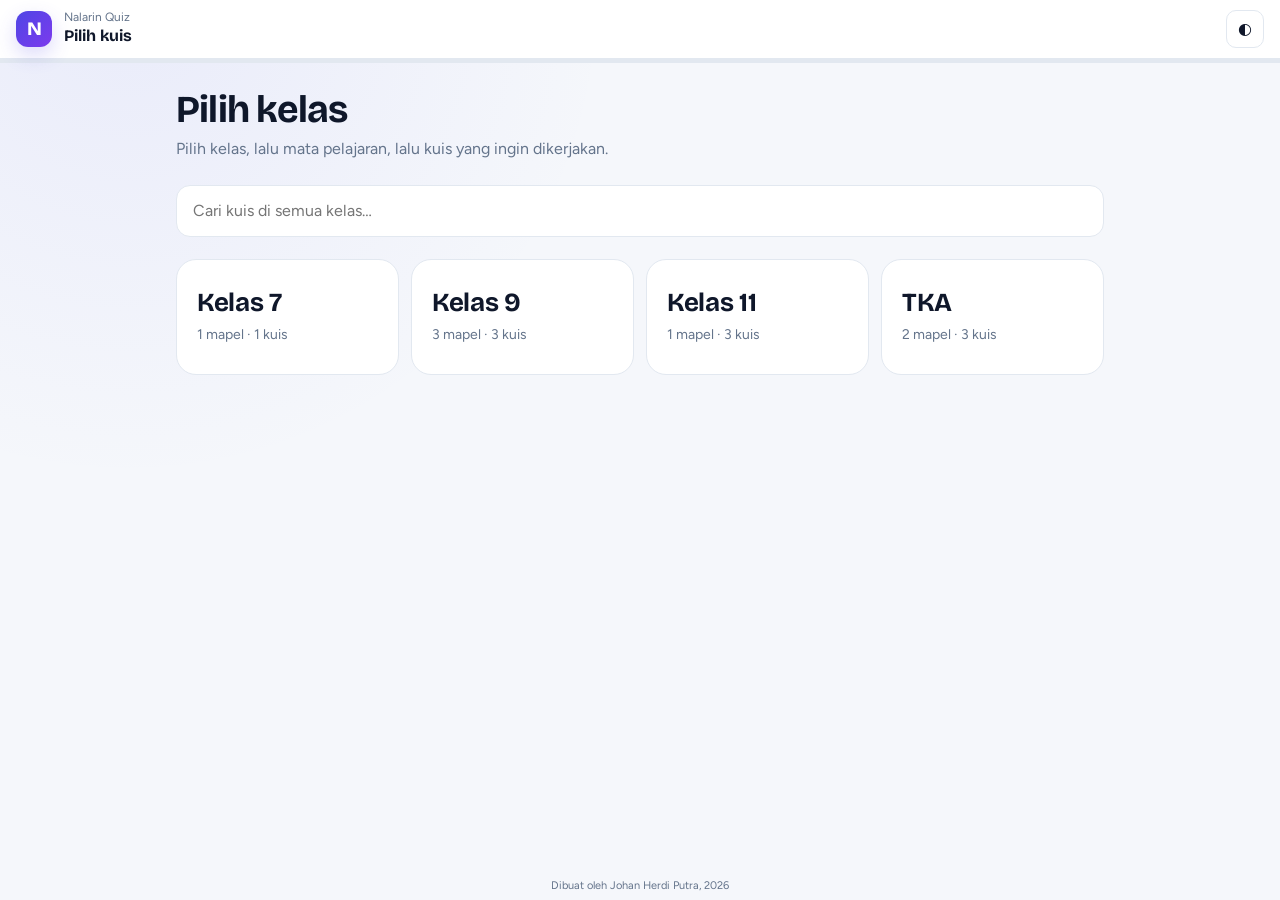
==== commit 94154997: "Rombak UI Navigasi 0.3.1" ====
--- a/index.html
+++ b/index.html
@@ -207,6 +207,19 @@
 .b-note{padding:16px;border-radius:14px;margin-top:18px;background:var(--bad-soft);color:var(--bad);font-size:15px}
 .b-note code{background:rgba(0,0,0,.07);padding:1px 6px;border-radius:6px}
 #more{margin-top:16px}
+.b-crumbs{display:flex;flex-wrap:wrap;gap:6px;align-items:center;font-size:14px;margin-bottom:14px;color:var(--muted)}
+.b-crumbs a{color:var(--brand);text-decoration:none;font-weight:600;padding:4px 2px}
+.b-crumbs a:hover{text-decoration:underline}
+.b-crumbs .cur{color:var(--ink);font-weight:700}
+.b-cards{display:grid;grid-template-columns:repeat(auto-fill,minmax(210px,1fr));gap:12px;margin-top:22px}
+.b-card{display:flex;flex-direction:column;justify-content:center;gap:6px;min-height:116px;padding:18px 20px;border:1px solid var(--line);border-radius:20px;background:var(--surface);text-decoration:none;color:inherit;transition:border-color .15s,transform .1s,box-shadow .15s}
+.b-card:hover{border-color:var(--brand);box-shadow:0 10px 28px rgba(79,70,229,.1)}
+.b-card:active{transform:scale(.98)}
+.b-card b{font-family:var(--display);font-size:26px;line-height:1.1;letter-spacing:-.01em}
+.b-card span{color:var(--muted);font-size:14px}
+.b-ctx{display:flex;flex-wrap:wrap;gap:6px;margin-bottom:4px}
+.b-ctx span{font-size:12px;font-weight:600;padding:2px 9px;border-radius:999px;background:var(--brand-soft);color:var(--brand)}
+@media (max-width:520px){.b-cards{grid-template-columns:1fr 1fr}.b-card{min-height:96px;padding:14px}.b-card b{font-size:21px}}
 footer{text-align:center;color:var(--muted);font-size:11px;padding:6px 12px calc(6px + env(safe-area-inset-bottom))}
 
 /* mobile */
@@ -242,15 +255,14 @@
 
 <!-- Daftar kuis -->
 <main id="browse" class="bwrap hidden">
-  <h1>Pilih kuis</h1>
-  <p class="b-lead">Pilih mata pelajaran dan kelas, lalu pilih topik ujian.</p>
-  <div class="b-frow"><span>Mata pelajaran</span><div class="b-chips" id="f-mapel"></div></div>
-  <div class="b-frow"><span>Kelas</span><div class="b-chips" id="f-kelas"></div></div>
-  <input class="b-search" id="search" type="search" placeholder="Cari topik ujian…" aria-label="Cari topik ujian">
-  <p class="b-count" id="bcount"></p>
+  <nav class="b-crumbs hidden" id="crumbs" aria-label="Posisi"></nav>
+  <h1 id="b-h1">Pilih kelas</h1>
+  <p class="b-lead" id="b-lead"></p>
+  <input class="b-search" id="search" type="search" placeholder="Cari kuis…" aria-label="Cari kuis">
+  <p class="b-count hidden" id="bcount"></p>
   <div id="blist"></div>
   <button class="btn block hidden" id="more">Tampilkan lebih banyak</button>
-  <p class="b-empty hidden" id="bempty">Tidak ada kuis yang cocok. Coba ganti filter atau kata kunci.</p>
+  <p class="b-empty hidden" id="bempty">Tidak ada kuis yang cocok.</p>
   <div class="b-note hidden" id="berr"></div>
 </main>
 
@@ -266,7 +278,7 @@
       <input id="name" type="text" autocomplete="name" placeholder="Tulis namamu" enterkeyhint="go">
     </div>
     <button class="btn primary block" id="go">Mulai mengerjakan</button>
-    <a class="btn block" href="?" style="margin-top:10px">← Semua kuis</a>
+    <a class="btn block" href="?" data-back style="margin-top:10px">← Kembali ke daftar kuis</a>
   </div>
 </main>
 
@@ -320,7 +332,7 @@
     </div>
     <div class="save" id="save"></div>
     <button class="btn finish block" id="review">Lihat kunci &amp; pembahasan</button>
-    <a class="btn block" href="?" style="margin-top:10px">Kembali ke daftar kuis</a>
+    <a class="btn block" href="?" data-back style="margin-top:10px">Kembali ke daftar kuis</a>
   </div>
 </main>
 
@@ -419,6 +431,7 @@
     $('s-title').textContent = data.topic || data.title || 'Kuis';
     $('s-sub').textContent = data.difficulty_summary || data.subtitle || 'Pastikan koneksi internet stabil sebelum mulai.';
     $('s-count').textContent = data.total_questions + ' soal';
+    setBack();
     try{ $('name').value = localStorage.getItem('nalarin:nama') || ''; }catch(e){}
     const saved = store.get();
     if(saved && saved.name && saved.answers && saved.answers.length === data.total_questions){
@@ -468,13 +481,12 @@
 
 /* ---------- gambar ---------- */
 const EXTS = ['jpg','png','jpeg','webp','gif','svg','avif','JPG','PNG','JPEG'];
-const WARN_MISSING = () => data.warn_missing_image === true;
 const imgCache = {};
 const folder = () => BASE_DIR + (data.image_folder || 'gambar').replace(/\/+$/, '');
 function baseOf(q, i){
-  if(q.image === false) return null;
-  if(typeof q.image === 'string' && q.image) return q.image;
-  return String(q.number || i + 1);
+  if(typeof q.image === 'string' && q.image.trim()) return q.image.trim();
+  if(q.image === true) return String(q.number || i + 1);
+  return null;   // tidak ada atribut "image" = tidak ada gambar, tidak ada permintaan ke server
 }
 function loadImg(base){
   return new Promise(res => {
@@ -540,7 +552,7 @@
 }
 
 function renderMedia(q){
-  drawFigure($('fig'), baseOf(q, idx), typeof q.image === 'string' || WARN_MISSING());
+  drawFigure($('fig'), baseOf(q, idx), true);
   renderPassage(q);
   const nx = data.questions[idx + 1];
   if(nx){ const b = baseOf(nx, idx + 1); if(b) loadImg(b); }
@@ -717,89 +729,107 @@
   show('quiz'); render();
 };
 
-/* ---------- daftar kuis ---------- */
-let LIST = [];
-const BS = {mapel:'', kelas:'', q:'', limit:40};
-const NONE = '__umum';
-const saveBS = () => { try{ sessionStorage.setItem('nalarin:filter', JSON.stringify({mapel:BS.mapel, kelas:BS.kelas})); }catch(e){} };
+/* ---------- daftar kuis: Kelas > Mapel > Kuis ---------- */
+let LIST = [], QRY = '', LIMIT = 40;
 const mk = (tag, cls, text) => { const e = document.createElement(tag); if(cls) e.className = cls; if(text != null) e.textContent = text; return e; };
 const nat = (a, b) => a.localeCompare(b, 'id', {numeric: true});
-
-function chipRow(box, items, current, pick){
-  box.innerHTML = '';
-  items.forEach(it => {
-    const b = mk('button', 'fchip' + (it.value === current ? ' on' : ''), it.label);
-    b.type = 'button';
-    b.appendChild(mk('small', '', it.count));
-    b.onclick = () => pick(it.value);
-    box.appendChild(b);
-  });
-}
-function drawFilters(){
-  const cnt = (arr, key) => arr.reduce((m, k) => (m[key(k)] = (m[key(k)] || 0) + 1, m), {});
-  const mapelC = cnt(LIST, k => k.mapel);
-  chipRow($('f-mapel'),
-    [{value:'', label:'Semua', count:LIST.length}, ...Object.keys(mapelC).sort(nat).map(m => ({value:m, label:m, count:mapelC[m]}))],
-    BS.mapel, v => { BS.mapel = v; BS.kelas = ''; BS.limit = 40; saveBS(); drawFilters(); drawList(); });
-  const inMapel = LIST.filter(k => !BS.mapel || k.mapel === BS.mapel);
-  const kelasC = cnt(inMapel, k => k.kelas || NONE);
-  const keys = Object.keys(kelasC).filter(k => k !== NONE).sort(nat);
-  if(kelasC[NONE]) keys.push(NONE);
-  if(BS.kelas && !kelasC[BS.kelas]) BS.kelas = '';
-  chipRow($('f-kelas'),
-    [{value:'', label:'Semua', count:inMapel.length}, ...keys.map(k => ({value:k, label:k === NONE ? 'Umum' : k, count:kelasC[k]}))],
-    BS.kelas, v => { BS.kelas = v; BS.limit = 40; saveBS(); drawFilters(); drawList(); });
-}
-function drawList(){
-  const term = BS.q.trim().toLowerCase();
-  const rows = LIST.filter(k =>
-    (!BS.mapel || k.mapel === BS.mapel) &&
-    (!BS.kelas || (BS.kelas === NONE ? !k.kelas : k.kelas === BS.kelas)) &&
-    (!term || [k.title, k.topic, k.summary, k.mapel, k.kelas, ...(k.topik || [])].join(' ').toLowerCase().includes(term)));
-  $('bcount').textContent = rows.length + ' kuis';
-  $('bempty').classList.toggle('hidden', rows.length > 0);
-  const shown = rows.slice(0, BS.limit);
-  $('more').classList.toggle('hidden', rows.length <= BS.limit);
-  const groups = new Map();
-  shown.forEach(k => { const g = k.mapel + '\u0000' + (k.kelas || ''); if(!groups.has(g)) groups.set(g, []); groups.get(g).push(k); });
+const goto = (kelas, mapel) => '?' + (kelas ? 'kelas=' + encodeURIComponent(kelas) : '') + (mapel ? '&mapel=' + encodeURIComponent(mapel) : '');
+const plural = (n, w) => n + ' ' + w;
+
+function setBack(){
+  fetch('daftar.json').then(r => r.json()).then(d => {
+    const e = (d.kuis || []).find(k => k.path === JSON_PATH);
+    if(e) document.querySelectorAll('a[data-back]').forEach(a => a.href = goto(e.kelas, e.mapel));
+  }).catch(() => {});
+}
+
+function card(href, title, meta){
+  const a = mk('a', 'b-card'); a.href = href;
+  a.appendChild(mk('b', '', title)); a.appendChild(mk('span', '', meta));
+  return a;
+}
+function row(k, withCtx){
+  const a = mk('a', 'b-item');
+  a.href = '?kuis=' + k.path.split('/').map(encodeURIComponent).join('/');
+  const n = mk('div', 'b-n', k.questions || '–'); n.appendChild(mk('small', '', 'soal')); a.appendChild(n);
+  const main = mk('div', 'b-main');
+  if(withCtx){ const c = mk('div', 'b-ctx'); c.appendChild(mk('span', '', k.kelas)); c.appendChild(mk('span', '', k.mapel)); main.appendChild(c); }
+  main.appendChild(mk('div', 'b-title', k.title));
+  const meta = k.topic && !k.title.toLowerCase().includes(k.topic.toLowerCase()) ? k.topic : '';
+  if(meta) main.appendChild(mk('div', 'b-meta', meta));
+  a.appendChild(main); a.appendChild(mk('div', 'b-go', '›'));
+  return a;
+}
+
+function draw(){
+  const kelas = _P.get('kelas') || '', mapel = _P.get('mapel') || '';
+  const scope = LIST.filter(k => (!kelas || k.kelas === kelas) && (!mapel || k.mapel === mapel));
+  const term = QRY.trim().toLowerCase();
   const box = $('blist'); box.innerHTML = '';
-  groups.forEach((items, g) => {
-    const [m, kl] = g.split('\u0000');
-    const sec = mk('section', 'b-group'), h = mk('h2', '', m + (kl ? ' · ' + kl : ''));
-    h.appendChild(mk('small', '', rows.filter(k => k.mapel === m && (k.kelas || '') === kl).length + ' kuis'));
-    sec.appendChild(h);
-    const ul = mk('div', 'b-list');
-    items.forEach(k => {
-      const a = mk('a', 'b-item');
-      a.href = '?kuis=' + k.path.split('/').map(encodeURIComponent).join('/');
-      const n = mk('div', 'b-n', k.questions || '–'); n.appendChild(mk('small', '', 'soal')); a.appendChild(n);
-      const main = mk('div', 'b-main'); main.appendChild(mk('div', 'b-title', k.title));
-      const meta = [k.topic && k.topic !== k.title ? k.topic : '', (k.topik || []).join(' › ')].filter(Boolean).join(' · ');
-      if(meta) main.appendChild(mk('div', 'b-meta', meta));
-      a.appendChild(main); a.appendChild(mk('div', 'b-go', '›'));
-      ul.appendChild(a);
-    });
-    sec.appendChild(ul); box.appendChild(sec);
-  });
-}
+  $('more').classList.add('hidden'); $('bempty').classList.add('hidden'); $('bcount').classList.add('hidden');
+
+  // jejak
+  const cr = $('crumbs'); cr.innerHTML = '';
+  cr.classList.toggle('hidden', !kelas);
+  if(kelas){
+    const add = (t, href) => { if(cr.children.length) cr.appendChild(mk('span', '', '›')); if(href){ const a = mk('a', '', t); a.href = href; cr.appendChild(a); } else cr.appendChild(mk('span', 'cur', t)); };
+    add('Semua kelas', '?');
+    add(kelas, mapel ? goto(kelas) : null);
+    if(mapel) add(mapel, null);
+  }
+  $('b-h1').textContent = !kelas ? 'Pilih kelas' : !mapel ? kelas : kelas + ' · ' + mapel;
+  $('b-lead').textContent = !kelas ? 'Pilih kelas, lalu mata pelajaran, lalu kuis yang ingin dikerjakan.'
+    : !mapel ? 'Pilih mata pelajaran.' : 'Pilih kuis yang ingin dikerjakan.';
+  $('search').placeholder = !kelas ? 'Cari kuis di semua kelas…' : 'Cari kuis di ' + (mapel ? kelas + ' · ' + mapel : kelas) + '…';
+
+  if(kelas && !scope.length){
+    $('bempty').textContent = 'Belum ada kuis untuk pilihan ini.'; $('bempty').classList.remove('hidden'); return;
+  }
+
+  // pencarian: daftar datar di dalam cakupan yang sedang dibuka
+  if(term){
+    const hits = scope.filter(k => [k.title, k.topic, k.summary, k.kelas, k.mapel, ...(k.topik || [])].join(' ').toLowerCase().includes(term));
+    $('bcount').textContent = hits.length + ' kuis ditemukan'; $('bcount').classList.remove('hidden');
+    if(!hits.length){ $('bempty').textContent = 'Tidak ada kuis yang cocok.'; $('bempty').classList.remove('hidden'); return; }
+    const ul = mk('div', 'b-list'); ul.style.marginTop = '14px';
+    hits.slice(0, LIMIT).forEach(k => ul.appendChild(row(k, !mapel)));
+    box.appendChild(ul);
+    $('more').classList.toggle('hidden', hits.length <= LIMIT);
+    return;
+  }
+
+  if(!kelas){                               // langkah 1: kelas
+    const g = new Map();
+    scope.forEach(k => { if(!g.has(k.kelas)) g.set(k.kelas, {m: new Set(), n: 0}); const o = g.get(k.kelas); o.m.add(k.mapel); o.n++; });
+    const grid = mk('div', 'b-cards');
+    [...g.keys()].sort(nat).forEach(c => grid.appendChild(card(goto(c), c, g.get(c).m.size + ' mapel · ' + g.get(c).n + ' kuis')));
+    box.appendChild(grid);
+  } else if(!mapel){                        // langkah 2: mapel
+    const g = new Map();
+    scope.forEach(k => g.set(k.mapel, (g.get(k.mapel) || 0) + 1));
+    const grid = mk('div', 'b-cards');
+    [...g.keys()].sort(nat).forEach(m => grid.appendChild(card(goto(kelas, m), m, g.get(m) + ' kuis')));
+    box.appendChild(grid);
+  } else {                                  // langkah 3: kuis
+    $('bcount').textContent = scope.length + ' kuis'; $('bcount').classList.remove('hidden');
+    const ul = mk('div', 'b-list'); ul.style.marginTop = '14px';
+    scope.slice(0, LIMIT).forEach(k => ul.appendChild(row(k, false)));
+    box.appendChild(ul);
+    $('more').classList.toggle('hidden', scope.length <= LIMIT);
+  }
+}
+
 function browse(){
   $('title').textContent = 'Pilih kuis';
   document.title = 'Nalarin Quiz';
   show('browse');
-  try{ const f = JSON.parse(sessionStorage.getItem('nalarin:filter') || '{}'); BS.mapel = f.mapel || ''; BS.kelas = f.kelas || ''; }catch(e){}
-  $('search').oninput = e => { BS.q = e.target.value; BS.limit = 40; drawList(); };
-  $('more').onclick = () => { BS.limit += 40; drawList(); };
+  $('search').oninput = e => { QRY = e.target.value; LIMIT = 40; draw(); };
+  $('more').onclick = () => { LIMIT += 40; draw(); };
   fetch('daftar.json', {cache: 'no-cache'})
     .then(r => { if(!r.ok) throw new Error(r.status); return r.json(); })
-    .then(d => {
-      LIST = d.kuis || [];
-      if(!LIST.length) throw new Error('kosong');
-      if(BS.mapel && !LIST.some(k => k.mapel === BS.mapel)) BS.mapel = '';
-      drawFilters(); drawList();
-    })
+    .then(d => { LIST = d.kuis || []; if(!LIST.length) throw new Error('kosong'); draw(); })
     .catch(() => {
-      ['search','f-mapel','f-kelas','bcount'].forEach(i => $(i).classList.add('hidden'));
-      document.querySelectorAll('.b-frow').forEach(e => e.classList.add('hidden'));
+      ['search','b-lead','b-h1'].forEach(i => $(i).classList.add('hidden'));
       const e = $('berr'); e.classList.remove('hidden');
       e.innerHTML = 'Daftar kuis belum bisa dimuat. Jalankan <code>python3 buat-daftar.py</code> di folder ini, lalu buka halaman lewat server (bukan langsung dari file).';
     });
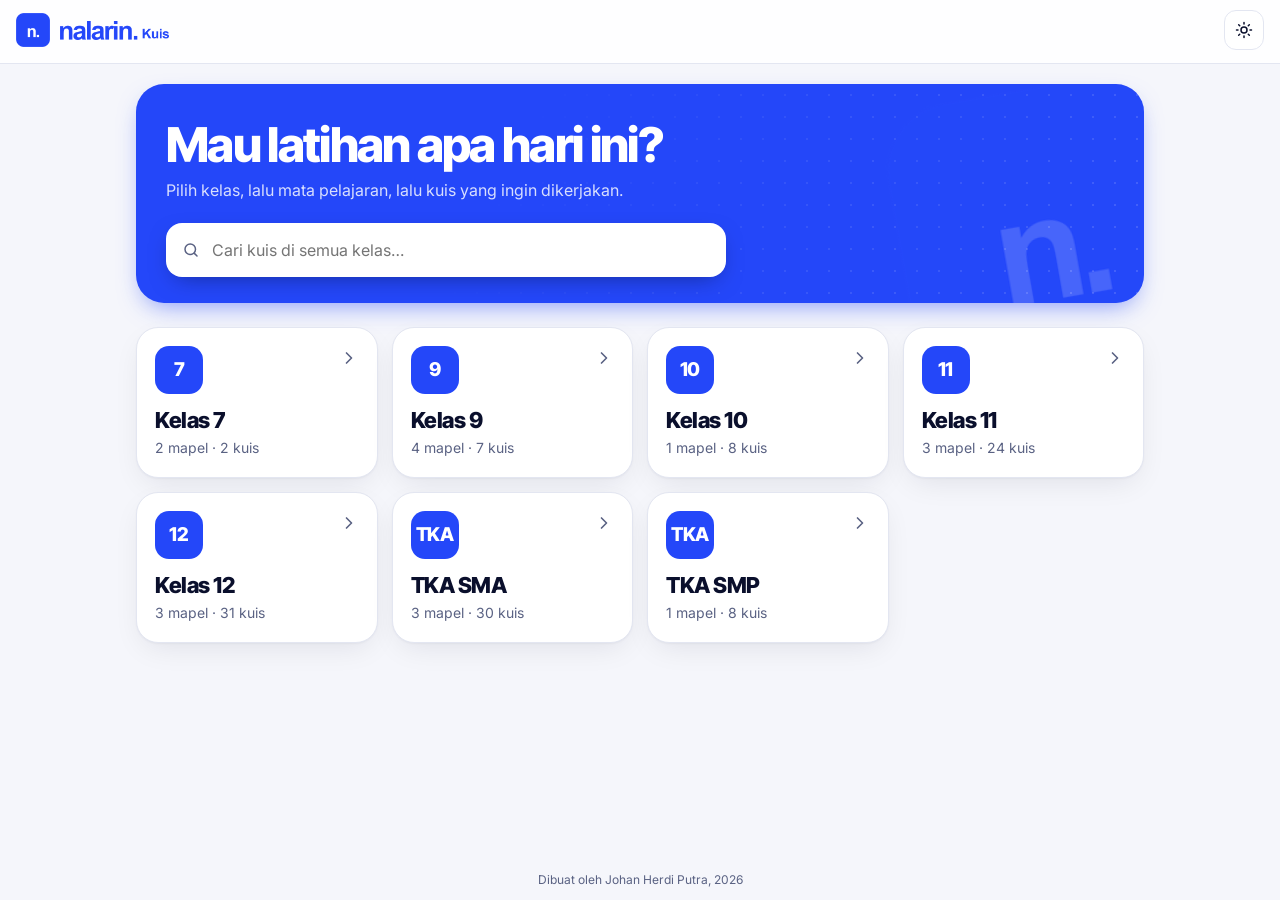
==== commit 6a4cba0c: "versi 0.5: tampilan baru dengan logo Nalarin dan laporan PDF - desain ulang semua halaman dengan war" ====
--- a/index.html
+++ b/index.html
@@ -3,262 +3,68 @@
 <head>
 <meta charset="UTF-8">
 <meta name="viewport" content="width=device-width, initial-scale=1, viewport-fit=cover">
-<meta name="theme-color" content="#4f46e5">
-<title>Nalarin Quiz</title>
+<meta name="theme-color" content="#2447F9">
+<title>Nalarin Kuis</title>
+<link rel="icon" type="image/png" href="Assets/Nalarin/web/favicon.png">
+<link rel="apple-touch-icon" href="Assets/Nalarin/web/apple-touch-icon.png">
 <link rel="preconnect" href="https://fonts.googleapis.com">
 <link rel="preconnect" href="https://fonts.gstatic.com" crossorigin>
-<link href="https://fonts.googleapis.com/css2?family=Bricolage+Grotesque:wght@600;700;800&family=Figtree:wght@400;500;600;700&display=swap" rel="stylesheet">
-<style>
-:root{
-  --bg:#f5f7fb; --surface:#fff; --ink:#0f172a; --muted:#64748b; --line:#e2e8f0;
-  --brand:#4f46e5; --brand-ink:#fff; --brand-soft:#eef2ff;
-  --flag:#d97706; --flag-soft:#fffbeb;
-  --ok:#059669; --ok-soft:#ecfdf5; --bad:#e11d48; --bad-soft:#fff1f2;
-  --r:20px; --font:'Figtree',system-ui,sans-serif; --display:'Bricolage Grotesque','Figtree',sans-serif;
-}
-:root[data-theme="dark"]{
-  --bg:#0b1020; --surface:#131a2e; --ink:#e8ecf8; --muted:#94a0bd; --line:#263050;
-  --brand:#a5b4fc; --brand-ink:#1e1b4b; --brand-soft:#212a55;
-  --flag:#fbbf24; --flag-soft:#3a2d0e;
-  --ok:#34d399; --ok-soft:#10302a; --bad:#fb7185; --bad-soft:#3b1a25;
-}
-*{box-sizing:border-box;margin:0}
-html,body{height:100%}
-body{font-family:var(--font);background:radial-gradient(circle at 10% 0%,rgba(99,102,241,.08),transparent 30rem),var(--bg);color:var(--ink);font-size:16px;line-height:1.5;
-  -webkit-tap-highlight-color:transparent;display:flex;flex-direction:column;min-height:100dvh}
-button{font:inherit;color:inherit;cursor:pointer;border:0;background:none}
-button:focus-visible,input:focus-visible{outline:3px solid var(--brand);outline-offset:2px}
-.hidden{display:none!important}
-
-/* header */
-header{background:var(--surface);border-bottom:1px solid var(--line);padding-top:env(safe-area-inset-top);position:sticky;top:0;z-index:20}
-.hbar{max-width:1320px;margin:auto;display:flex;align-items:center;gap:12px;padding:10px 16px}
-.logo{width:36px;height:36px;border-radius:12px;background:linear-gradient(135deg,#4f46e5,#7c3aed);box-shadow:0 8px 20px rgba(79,70,229,.2);color:#fff;display:grid;place-items:center;font-family:var(--display);font-weight:800;font-size:19px;flex:none}
-.htitle{min-width:0;flex:1}
-.htitle small{display:block;color:var(--muted);font-size:12px;line-height:1.2}
-.htitle strong{display:block;font-family:var(--display);font-size:16px;white-space:nowrap;overflow:hidden;text-overflow:ellipsis}
-.chip{display:inline-flex;align-items:center;gap:6px;padding:6px 12px;border-radius:999px;background:var(--bg);border:1px solid var(--line);font-size:13px;font-weight:600;white-space:nowrap}
-.chip.name{max-width:150px;overflow:hidden;text-overflow:ellipsis;display:block}
-.icon-btn{width:38px;height:38px;border-radius:10px;display:grid;place-items:center;border:1px solid var(--line);flex:none}
-.icon-btn:hover{background:var(--bg)}
-.progress{height:4px;background:var(--line)}
-.progress i{display:block;height:100%;width:0;background:var(--brand);transition:width .25s}
-
-/* cards / buttons */
-.card{background:var(--surface);border:1px solid var(--line);border-radius:var(--r)}
-.btn{display:inline-flex;align-items:center;justify-content:center;gap:8px;min-height:48px;padding:0 20px;border-radius:12px;font-weight:700;border:1px solid var(--line);background:var(--surface);transition:transform .08s,background .15s}
-.btn:active{transform:scale(.97)}
-.btn:disabled{opacity:.35;pointer-events:none}
-.btn.primary{background:var(--brand);color:var(--brand-ink);border-color:var(--brand);box-shadow:0 10px 22px rgba(79,70,229,.2)}
-.btn.primary:hover{filter:brightness(1.08)}
-.btn.finish{background:var(--ok);color:#fff;border-color:var(--ok);box-shadow:0 8px 18px rgba(5,150,105,.16)}
-#review.finish{background:#0f172a;border-color:#0f172a}
-:root[data-theme="dark"] #review.finish{background:#e8ecf8;color:#0b1020;border-color:#e8ecf8}
-.btn.block{width:100%}
-
-/* start + result */
-.center{flex:1;display:grid;place-items:center;padding:20px 16px}
-.panel{width:100%;max-width:440px;padding:28px}
-.panel h2{font-family:var(--display);font-size:clamp(26px,6vw,34px);line-height:1.1;letter-spacing:-.02em;margin:6px 0 8px}
-.panel p.sub{color:var(--muted);font-size:15px;margin-bottom:22px}
-.meta{display:flex;gap:8px;flex-wrap:wrap;margin-bottom:12px}
-.field label{display:block;font-weight:600;font-size:14px;margin-bottom:6px}
-.field input{width:100%;min-height:50px;padding:0 14px;border-radius:12px;border:1.5px solid var(--line);background:var(--bg);color:var(--ink);font:inherit;margin-bottom:16px}
-.resume{background:var(--brand-soft);border-radius:12px;padding:10px 14px;font-size:14px;margin-bottom:16px}
-
-/* quiz layout */
-#quiz{flex:1;width:100%;max-width:1320px;margin:auto;padding:16px;display:grid;grid-template-columns:minmax(0,1fr) 320px;gap:16px;align-items:start}
-.qcard{display:flex;flex-direction:column;min-height:0}
-.qtop{display:flex;align-items:center;justify-content:space-between;gap:10px;padding:14px 20px;border-bottom:1px solid var(--line)}
-.qtop .left{display:flex;align-items:center;gap:10px;min-width:0}
-.qnum{font-family:var(--display);font-weight:800;font-size:15px}
-.diff{font-size:12px;font-weight:700;padding:3px 10px;border-radius:999px}
-.diff.mudah{background:var(--ok-soft);color:var(--ok)}
-.diff.sedang{background:var(--flag-soft);color:var(--flag)}
-.diff.sulit{background:var(--bad-soft);color:var(--bad)}
-.flag{display:inline-flex;align-items:center;gap:6px;font-size:14px;font-weight:600;color:var(--muted);padding:8px 12px;border-radius:10px;border:1px solid var(--line)}
-.flag.on{background:var(--flag-soft);color:var(--flag);border-color:var(--flag)}
-.qbody{padding:22px 20px}
-.qtext{font-size:clamp(17px,2.4vw,20px);font-weight:500;line-height:1.55;margin-bottom:22px;max-width:70ch;white-space:pre-line}
-.opts{display:grid;gap:10px}
-.opt{display:flex;gap:14px;align-items:flex-start;text-align:left;width:100%;padding:14px 16px;border:2px solid var(--line);border-radius:14px;background:var(--surface);min-height:56px;transition:border-color .12s,background .12s,transform .08s}
-.opt:not(:disabled):hover{border-color:var(--muted)}
-.opt:active:not(:disabled){transform:scale(.99)}
-.opt .k{flex:none;width:30px;height:30px;border-radius:9px;background:var(--bg);display:grid;place-items:center;font-weight:700;font-size:14px;border:1px solid var(--line)}
-.opt .t{padding-top:3px;flex:1}
-.opt.sel{border-color:var(--brand);background:var(--brand-soft)}
-.opt.sel .k{background:var(--brand);color:var(--brand-ink);border-color:var(--brand)}
-.opt:disabled{cursor:default}
-.opt.right{border-color:var(--ok);background:var(--ok-soft)}
-.opt.right .k{background:var(--ok);color:#fff;border-color:var(--ok)}
-.opt.wrong{border-color:var(--bad);background:var(--bad-soft)}
-.opt.wrong .k{background:var(--bad);color:#fff;border-color:var(--bad)}
-.opt.dim{opacity:.55}
-.tag{font-size:12px;font-weight:700;margin-left:auto;padding-top:5px;white-space:nowrap}
-.expl{margin-top:20px;padding:16px;border-radius:14px;background:var(--bg);border-left:4px solid var(--brand)}
-.expl b{display:block;margin-bottom:4px}
-.expl p{color:var(--muted);font-size:15px;white-space:pre-line}
-.qnav{display:flex;gap:10px;padding:14px 20px;border-top:1px solid var(--line)}
-.qnav .btn{flex:1}
-.qnav .pal{display:none}
-.hint{color:var(--muted);font-size:12px;text-align:center;padding:0 20px 14px}
-
-/* side panel */
-.side{position:sticky;top:90px;padding:18px;display:flex;flex-direction:column;gap:14px;max-height:calc(100dvh - 110px)}
-.side h3{font-family:var(--display);font-size:17px}
-.sidehead{display:flex;justify-content:space-between;align-items:center}
-.stats{display:flex;gap:8px;flex-wrap:wrap;font-size:13px;color:var(--muted)}
-.dot{display:inline-block;width:10px;height:10px;border-radius:3px;margin-right:5px;vertical-align:-1px}
-.grid{display:grid;grid-template-columns:repeat(5,1fr);gap:8px;overflow-y:auto;padding:2px}
-.cell{aspect-ratio:1;min-height:42px;border-radius:11px;border:1.5px solid var(--line);font-weight:700;font-size:14px;position:relative;background:var(--surface)}
-.cell.done{background:var(--brand-soft);border-color:var(--brand);color:var(--brand)}
-.cell.cur{background:var(--brand);color:var(--brand-ink);border-color:var(--brand);box-shadow:0 0 0 3px var(--brand-soft)}
-.cell.flagged::after{content:"";position:absolute;top:4px;right:4px;width:8px;height:8px;border-radius:50%;background:var(--flag)}
-.cell.ok{background:var(--ok);border-color:var(--ok);color:#fff}
-.cell.no{background:var(--bad);border-color:var(--bad);color:#fff}
-.cell.skip{color:var(--muted);background:var(--bg)}
-
-/* sheet (mobile) */
-.sheet-wrap{position:fixed;inset:0;z-index:50;background:rgba(10,20,17,.55);display:flex;align-items:flex-end;justify-content:center}
-.sheet{width:100%;max-width:560px;max-height:85dvh;background:var(--surface);border-radius:24px 24px 0 0;padding:12px 18px calc(18px + env(safe-area-inset-bottom));display:flex;flex-direction:column;gap:12px;animation:up .22s ease-out}
-@keyframes up{from{transform:translateY(40px);opacity:0}}
-.sheet .grab{width:44px;height:5px;border-radius:9px;background:var(--line);margin:0 auto}
-.sheet .grid{grid-template-columns:repeat(6,1fr)}
-
-/* modal */
-.modal{position:fixed;inset:0;z-index:60;background:rgba(10,20,17,.55);display:grid;place-items:center;padding:16px}
-.modal .box{max-width:400px;width:100%;padding:24px}
-.modal h3{font-family:var(--display);font-size:20px;margin-bottom:6px}
-.modal p{color:var(--muted);margin-bottom:20px;font-size:15px}
-.modal .row{display:flex;gap:10px;justify-content:flex-end}
-
-/* result */
-.ring{--p:0;width:150px;height:150px;border-radius:50%;margin:0 auto 18px;display:grid;place-items:center;
-  background:conic-gradient(var(--brand) calc(var(--p)*1%),var(--line) 0)}
-.ring div{width:122px;height:122px;border-radius:50%;background:var(--surface);display:grid;place-items:center;align-content:center}
-.ring b{font-family:var(--display);font-size:38px;line-height:1}
-.ring span{font-size:12px;color:var(--muted)}
-.res{display:grid;grid-template-columns:repeat(3,1fr);gap:8px;margin-bottom:16px}
-.res div{padding:10px 4px;border-radius:12px;font-size:13px;font-weight:600}
-.res b{display:block;font-size:20px;font-family:var(--display)}
-.res .a{background:var(--ok-soft);color:var(--ok)} .res .b{background:var(--bad-soft);color:var(--bad)} .res .c{background:var(--brand-soft);color:var(--muted)}
-.save{font-size:13px;margin-bottom:16px;padding:10px 12px;border-radius:12px;background:var(--bg);color:var(--muted)}
-.save.fail{background:var(--bad-soft);color:var(--bad)} .save.ok{background:var(--ok-soft);color:var(--ok)}
-.save button{font-weight:700;text-decoration:underline;margin-left:6px}
-.spin{width:44px;height:44px;border:5px solid var(--line);border-top-color:var(--brand);border-radius:50%;animation:s .8s linear infinite;margin:0 auto 14px}
-@keyframes s{to{transform:rotate(360deg)}}
-
-
-.figure{margin:0 0 18px}
-.figure img{display:block;max-width:100%;max-height:min(55dvh,460px);width:auto;height:auto;margin:0 auto;border-radius:14px;border:1px solid var(--line);background:#fff;cursor:zoom-in;object-fit:contain}
-.skel{height:160px;border-radius:14px;background:linear-gradient(90deg,var(--bg),var(--line),var(--bg));background-size:200% 100%;animation:sk 1.2s linear infinite}
-@keyframes sk{to{background-position:-200% 0}}
-.miss{padding:14px;border:1px dashed var(--bad);border-radius:12px;color:var(--bad);background:var(--bad-soft);font-size:14px;text-align:center}
-.lb{position:fixed;inset:0;z-index:70;background:rgba(8,12,28,.88);display:grid;place-items:center;padding:12px;cursor:zoom-out}
-.lb img{max-width:96vw;max-height:92dvh;background:#fff;border-radius:10px;object-fit:contain}
-.qmain{min-width:0}
-
-.psg{background:var(--bg);border:1px solid var(--line);border-left:4px solid var(--brand);border-radius:14px;padding:16px 18px;margin-bottom:20px}
-.psg-head{display:flex;justify-content:space-between;align-items:center;gap:10px;margin-bottom:10px}
-.psg-head b{font-family:var(--display);font-size:16px}
-.psg-text{font-size:16px;line-height:1.8;max-width:68ch}
-.psg-text p{margin:0 0 12px;white-space:pre-line}
-.psg-text p:last-child{margin:0}
-.psg small{display:block;margin-top:12px;color:var(--muted);font-size:12px}
-@media (max-width:1099px){
-  .psg-text{max-height:38dvh;overflow:auto}
-  .psg.collapsed .psg-text,.psg.collapsed .figure,.psg.collapsed small{display:none}
-  .psg.collapsed .psg-head{margin-bottom:0}
-}
-@media (min-width:1100px){
-  .qbody.split{display:grid;grid-template-columns:minmax(0,1.05fr) minmax(0,1fr);gap:28px;align-items:start}
-  .qbody.split .psg{position:sticky;top:96px;max-height:calc(100dvh - 130px);overflow:auto;margin-bottom:0}
-  .psg-toggle{display:none}
-}
-
-a.logo{text-decoration:none}
-a.btn{text-decoration:none;color:inherit}
-.bwrap{flex:1;width:100%;max-width:960px;margin:auto;padding:26px 16px 40px}
-.bwrap h1{font-family:var(--display);font-size:clamp(28px,6vw,38px);letter-spacing:-.02em;line-height:1.1;margin-bottom:6px}
-.b-lead{color:var(--muted);margin-bottom:20px}
-.b-frow{display:flex;flex-direction:column;gap:6px;margin-bottom:12px}
-.b-frow>span{font-size:13px;font-weight:700;color:var(--muted)}
-.b-chips{display:flex;gap:8px;overflow-x:auto;padding:2px 2px 6px;scrollbar-width:thin}
-.fchip{flex:none;padding:8px 14px;min-height:40px;border-radius:999px;border:1px solid var(--line);background:var(--surface);font-weight:600;font-size:14px;white-space:nowrap}
-.fchip small{color:var(--muted);font-weight:600;margin-left:5px}
-.fchip.on{background:var(--brand);border-color:var(--brand);color:var(--brand-ink)}
-.fchip.on small{color:inherit;opacity:.8}
-.b-search{width:100%;min-height:52px;padding:0 16px;border-radius:14px;border:1.5px solid var(--line);background:var(--surface);color:var(--ink);font:inherit;margin-top:4px}
-.b-count{color:var(--muted);font-size:14px;margin:10px 0 0}
-.b-group{margin-top:22px}
-.b-group h2{font-family:var(--display);font-size:18px;margin-bottom:10px;display:flex;gap:8px;align-items:baseline;flex-wrap:wrap}
-.b-group h2 small{font-family:var(--font);font-size:13px;color:var(--muted);font-weight:500}
-.b-list{display:grid;gap:8px}
-.b-item{display:flex;align-items:center;gap:14px;padding:12px 16px;min-height:66px;border:1px solid var(--line);border-radius:16px;background:var(--surface);text-decoration:none;color:inherit;transition:border-color .15s,transform .1s}
-.b-item:hover{border-color:var(--brand)}
-.b-item:active{transform:scale(.99)}
-.b-n{flex:none;width:52px;text-align:center;font-family:var(--display);font-weight:800;font-size:22px;color:var(--brand);line-height:1.1}
-.b-n small{display:block;font-family:var(--font);font-weight:600;font-size:11px;color:var(--muted)}
-.b-main{flex:1;min-width:0}
-.b-title{font-weight:700;line-height:1.3}
-.b-meta{font-size:13px;color:var(--muted);margin-top:2px}
-.b-go{flex:none;color:var(--muted);font-size:22px}
-.b-empty{margin-top:30px;text-align:center;color:var(--muted)}
-.b-note{padding:16px;border-radius:14px;margin-top:18px;background:var(--bad-soft);color:var(--bad);font-size:15px}
-.b-note code{background:rgba(0,0,0,.07);padding:1px 6px;border-radius:6px}
-#more{margin-top:16px}
-.b-crumbs{display:flex;flex-wrap:wrap;gap:6px;align-items:center;font-size:14px;margin-bottom:14px;color:var(--muted)}
-.b-crumbs a{color:var(--brand);text-decoration:none;font-weight:600;padding:4px 2px}
-.b-crumbs a:hover{text-decoration:underline}
-.b-crumbs .cur{color:var(--ink);font-weight:700}
-.b-cards{display:grid;grid-template-columns:repeat(auto-fill,minmax(210px,1fr));gap:12px;margin-top:22px}
-.b-card{display:flex;flex-direction:column;justify-content:center;gap:6px;min-height:116px;padding:18px 20px;border:1px solid var(--line);border-radius:20px;background:var(--surface);text-decoration:none;color:inherit;transition:border-color .15s,transform .1s,box-shadow .15s}
-.b-card:hover{border-color:var(--brand);box-shadow:0 10px 28px rgba(79,70,229,.1)}
-.b-card:active{transform:scale(.98)}
-.b-card b{font-family:var(--display);font-size:26px;line-height:1.1;letter-spacing:-.01em}
-.b-card span{color:var(--muted);font-size:14px}
-.b-ctx{display:flex;flex-wrap:wrap;gap:6px;margin-bottom:4px}
-.b-ctx span{font-size:12px;font-weight:600;padding:2px 9px;border-radius:999px;background:var(--brand-soft);color:var(--brand)}
-@media (max-width:520px){.b-cards{grid-template-columns:1fr 1fr}.b-card{min-height:96px;padding:14px}.b-card b{font-size:21px}}
-footer{text-align:center;color:var(--muted);font-size:11px;padding:6px 12px calc(6px + env(safe-area-inset-bottom))}
-
-/* mobile */
-@media (max-width:820px){
-  #quiz{grid-template-columns:1fr;padding:10px 10px 0;gap:0}
-  .side{display:none}
-  .qcard{border-radius:var(--r)}
-  .qnav{position:sticky;bottom:0;background:var(--surface);padding:10px 12px calc(10px + env(safe-area-inset-bottom));border-radius:0 0 var(--r) var(--r);z-index:10}
-  .qnav .pal{display:inline-flex;flex:none;width:52px;padding:0}
-  .qnav .btn{min-height:52px}
-  .hint{display:none}
-  .qtop{padding:12px 14px} .qbody{padding:18px 14px 12px}
-  .htitle strong{font-size:15px}
-  .chip.name{display:none}
-  footer{display:none}
-}
-@media (min-width:821px){ .only-m{display:none!important} }
-@media (prefers-reduced-motion:reduce){*{transition:none!important;animation:none!important}}
-</style>
+<link href="https://fonts.googleapis.com/css2?family=Inter+Tight:wght@600;700;800&family=Inter:wght@400;500;600;700&display=swap" rel="stylesheet">
+<link rel="stylesheet" href="css/style.css">
 </head>
-<body>
+<body data-view="start">
+
+<svg width="0" height="0" style="position:absolute" aria-hidden="true">
+  <symbol id="i-sun" viewBox="0 0 24 24"><circle cx="12" cy="12" r="4"/><path d="M12 2v2M12 20v2M4.9 4.9l1.4 1.4M17.7 17.7l1.4 1.4M2 12h2M20 12h2M4.9 19.1l1.4-1.4M17.7 6.3l1.4-1.4"/></symbol>
+  <symbol id="i-moon" viewBox="0 0 24 24"><path d="M21 12.8A9 9 0 1 1 11.2 3a7 7 0 0 0 9.8 9.8z"/></symbol>
+  <symbol id="i-clock" viewBox="0 0 24 24"><circle cx="12" cy="12" r="9"/><path d="M12 7v5l3 2"/></symbol>
+  <symbol id="i-flag" viewBox="0 0 24 24"><path d="M5 21V4M5 4h11l-2 4 2 4H5"/></symbol>
+  <symbol id="i-left" viewBox="0 0 24 24"><path d="M15 18l-6-6 6-6"/></symbol>
+  <symbol id="i-right" viewBox="0 0 24 24"><path d="M9 18l6-6-6-6"/></symbol>
+  <symbol id="i-arrow" viewBox="0 0 24 24"><path d="M5 12h14M13 6l6 6-6 6"/></symbol>
+  <symbol id="i-back" viewBox="0 0 24 24"><path d="M19 12H5M11 18l-6-6 6-6"/></symbol>
+  <symbol id="i-grid" viewBox="0 0 24 24"><rect x="3" y="3" width="7" height="7" rx="1.5"/><rect x="14" y="3" width="7" height="7" rx="1.5"/><rect x="3" y="14" width="7" height="7" rx="1.5"/><rect x="14" y="14" width="7" height="7" rx="1.5"/></symbol>
+  <symbol id="i-search" viewBox="0 0 24 24"><circle cx="11" cy="11" r="7"/><path d="M20 20l-3.5-3.5"/></symbol>
+  <symbol id="i-check" viewBox="0 0 24 24"><path d="M4 12l5 5L20 6"/></symbol>
+  <symbol id="i-list" viewBox="0 0 24 24"><path d="M9 6h11M9 12h11M9 18h11M4 6h.01M4 12h.01M4 18h.01"/></symbol>
+  <symbol id="i-save" viewBox="0 0 24 24"><path d="M12 3v12M7 10l5 5 5-5M5 21h14"/></symbol>
+  <symbol id="i-book" viewBox="0 0 24 24"><path d="M4 5a2 2 0 0 1 2-2h13v16H6a2 2 0 0 0-2 2zM4 21V5"/></symbol>
+  <symbol id="i-bulb" viewBox="0 0 24 24"><path d="M9 18h6M10 21h4M12 3a6 6 0 0 0-3.5 10.9c.6.5 1 1.2 1 2.1h5c0-.9.4-1.6 1-2.1A6 6 0 0 0 12 3z"/></symbol>
+  <symbol id="i-send" viewBox="0 0 24 24"><path d="M22 2L11 13M22 2l-7 20-4-9-9-4z"/></symbol>
+  <symbol id="i-alert" viewBox="0 0 24 24"><circle cx="12" cy="12" r="9"/><path d="M12 8v5M12 16h.01"/></symbol>
+</svg>
 
 <header>
   <div class="hbar">
-    <a class="logo" href="?" aria-label="Kembali ke daftar kuis">N</a>
-    <div class="htitle"><small id="badge">Nalarin Quiz</small><strong id="title">Memuat kuis…</strong></div>
-    <span id="timer" class="chip hidden" aria-label="Waktu pengerjaan">00:00</span>
+    <a class="brand" href="?" aria-label="Nalarin Kuis, kembali ke daftar kuis">
+      <img class="ic" src="Assets/Nalarin/web/icon.png" alt="">
+      <img class="wm wm-b" src="Assets/Nalarin/web/wordmark-kuis-blue.png" alt="">
+      <img class="wm wm-w" src="Assets/Nalarin/web/wordmark-kuis-white.png" alt="">
+    </a>
+    <span class="sep"></span>
+    <div class="htitle" id="htitle"><small id="badge">Kuis</small><strong id="title">Memuat kuis…</strong></div>
+    <span class="grow"></span>
+    <span id="timer" class="chip hidden" aria-label="Waktu pengerjaan"><svg class="i" style="width:15px;height:15px"><use href="#i-clock"/></svg><span id="timer-t">00:00</span></span>
     <span id="who" class="chip name hidden"></span>
-    <button class="icon-btn" id="theme" aria-label="Ganti tema terang/gelap">◐</button>
+    <button class="icon-btn" id="theme" aria-label="Ganti tema terang/gelap">
+      <svg class="i sun"><use href="#i-sun"/></svg><svg class="i moon"><use href="#i-moon"/></svg>
+    </button>
   </div>
   <div class="progress"><i id="bar"></i></div>
 </header>
 
 <!-- Daftar kuis -->
 <main id="browse" class="bwrap hidden">
-  <nav class="b-crumbs hidden" id="crumbs" aria-label="Posisi"></nav>
-  <h1 id="b-h1">Pilih kelas</h1>
-  <p class="b-lead" id="b-lead"></p>
-  <input class="b-search" id="search" type="search" placeholder="Cari kuis…" aria-label="Cari kuis">
+  <section class="hero">
+    <img class="hero-mark" src="Assets/Nalarin/web/icon.png" alt="">
+    <nav class="b-crumbs hidden" id="crumbs" aria-label="Posisi"></nav>
+    <h1 id="b-h1">Pilih kelas</h1>
+    <p class="b-lead" id="b-lead"></p>
+    <div class="sbox">
+      <svg class="i"><use href="#i-search"/></svg>
+      <input class="b-search" id="search" type="search" placeholder="Cari kuis…" aria-label="Cari kuis">
+    </div>
+  </section>
   <p class="b-count hidden" id="bcount"></p>
   <div id="blist"></div>
   <button class="btn block hidden" id="more">Tampilkan lebih banyak</button>
@@ -269,16 +75,22 @@
 <!-- Start -->
 <main id="start" class="center">
   <div class="card panel">
-    <div class="meta"><span class="chip" id="s-count">… soal</span></div>
+    <div class="s-top"><img src="Assets/Nalarin/web/icon.png" alt=""><span class="eyebrow">Siap mengerjakan</span></div>
     <h2 id="s-title">Memuat kuis…</h2>
     <p class="sub" id="s-sub">Pastikan koneksi internet stabil sebelum mulai.</p>
+    <div class="meta">
+      <span class="chip"><svg class="i"><use href="#i-list"/></svg><span id="s-count">… soal</span></span>
+      <span class="chip"><svg class="i"><use href="#i-check"/></svg>Jawaban tersimpan otomatis</span>
+    </div>
     <div id="resume" class="resume hidden"></div>
     <div class="field">
       <label for="name">Nama lengkap</label>
       <input id="name" type="text" autocomplete="name" placeholder="Tulis namamu" enterkeyhint="go">
     </div>
-    <button class="btn primary block" id="go">Mulai mengerjakan</button>
-    <a class="btn block" href="?" data-back style="margin-top:10px">← Kembali ke daftar kuis</a>
+    <div class="stack">
+      <button class="btn primary block" id="go"><span id="go-t">Mulai mengerjakan</span><svg class="i"><use href="#i-arrow"/></svg></button>
+      <a class="btn ghost block" href="?" data-back><svg class="i"><use href="#i-back"/></svg>Kembali ke daftar kuis</a>
+    </div>
   </div>
 </main>
 
@@ -287,7 +99,7 @@
   <section class="card qcard">
     <div class="qtop">
       <div class="left"><span class="qnum" id="qn">Soal 1</span><span class="diff" id="qd"></span></div>
-      <button class="flag" id="flag" aria-pressed="false">⚑ Ragu-ragu</button>
+      <button class="flag" id="flag" aria-pressed="false"><svg class="i"><use href="#i-flag"/></svg>Ragu-ragu</button>
     </div>
     <div class="qbody" id="qbody">
       <aside class="psg hidden" id="psg">
@@ -300,30 +112,31 @@
         <div id="fig" class="figure hidden"></div>
         <p class="qtext" id="qt"></p>
         <div class="opts" id="opts"></div>
-        <div class="expl hidden" id="expl"><b>Pembahasan</b><p id="expl-t"></p></div>
+        <div class="expl hidden" id="expl"><b><svg class="i"><use href="#i-bulb"/></svg>Pembahasan</b><p id="expl-t"></p></div>
       </div>
     </div>
     <div class="qnav">
-      <button class="btn" id="prev">Sebelumnya</button>
-      <button class="btn pal only-m" id="open-pal" aria-label="Buka daftar nomor soal">☷</button>
-      <button class="btn primary" id="next">Selanjutnya</button>
-    </div>
-    <p class="hint">Pintasan: A–E pilih jawaban · ← → pindah soal · F tandai ragu-ragu</p>
+      <button class="btn" id="prev" aria-label="Soal sebelumnya"><svg class="i"><use href="#i-left"/></svg><span class="lbl">Sebelumnya</span></button>
+      <button class="btn pal only-m" id="open-pal" aria-label="Buka daftar nomor soal"><svg class="i"><use href="#i-grid"/></svg></button>
+      <button class="btn primary" id="next"><span id="next-t">Selanjutnya</span><svg class="i"><use href="#i-right"/></svg></button>
+    </div>
+    <p class="hint"><span><kbd>A</kbd>–<kbd>E</kbd> pilih jawaban</span><span><kbd>←</kbd> <kbd>→</kbd> pindah soal</span><span><kbd>F</kbd> tandai ragu-ragu</span></p>
   </section>
 
   <aside class="card side">
     <div class="sidehead"><h3>Nomor soal</h3><span class="chip" id="cnt">0 / 0</span></div>
     <div class="stats" id="stats"></div>
     <div class="grid" id="grid"></div>
-    <button class="btn finish block" id="finish">Kumpulkan jawaban</button>
+    <button class="btn finish block" id="finish"><svg class="i"><use href="#i-send"/></svg>Kumpulkan jawaban</button>
   </aside>
 </main>
 
 <!-- Result -->
 <main id="result" class="center hidden">
-  <div class="card panel" style="text-align:center">
-    <h2>Kuis selesai</h2>
-    <p class="sub" id="r-sub"></p>
+  <div class="card panel result-panel">
+    <span class="eyebrow">Kuis selesai</span>
+    <h2 id="r-head">Kerja bagus!</h2>
+    <p class="sub" id="r-sub" style="margin-bottom:0"></p>
     <div class="ring" id="ring"><div><b id="r-score">0</b><span>dari 100</span></div></div>
     <div class="res">
       <div class="a"><b id="r-ok">0</b>Benar</div>
@@ -331,8 +144,11 @@
       <div class="c"><b id="r-skip">0</b>Kosong</div>
     </div>
     <div class="save" id="save"></div>
-    <button class="btn finish block" id="review">Lihat kunci &amp; pembahasan</button>
-    <a class="btn block" href="?" data-back style="margin-top:10px">Kembali ke daftar kuis</a>
+    <div class="stack">
+      <button class="btn primary block" id="review"><svg class="i"><use href="#i-book"/></svg>Lihat kunci &amp; pembahasan</button>
+      <button class="btn block" id="pdf"><svg class="i"><use href="#i-save"/></svg>Unduh laporan (PDF)</button>
+      <a class="btn ghost block" href="?" data-back><svg class="i"><use href="#i-back"/></svg>Kembali ke daftar kuis</a>
+    </div>
   </div>
 </main>
 
@@ -342,10 +158,10 @@
 <div class="sheet-wrap hidden" id="sheet-wrap">
   <div class="sheet" role="dialog" aria-label="Nomor soal">
     <div class="grab"></div>
-    <div class="sidehead"><h3 style="font-family:var(--display)">Nomor soal</h3><span class="chip" id="cnt-m">0 / 0</span></div>
+    <div class="sidehead"><h3>Nomor soal</h3><span class="chip" id="cnt-m">0 / 0</span></div>
     <div class="stats" id="stats-m"></div>
     <div class="grid" id="grid-m"></div>
-    <button class="btn finish block" id="finish-m">Kumpulkan jawaban</button>
+    <button class="btn finish block" id="finish-m"><svg class="i"><use href="#i-send"/></svg>Kumpulkan jawaban</button>
   </div>
 </div>
 
@@ -353,8 +169,9 @@
 
 <!-- Confirm -->
 <div class="modal hidden" id="confirm">
-  <div class="card box">
-    <h3>Kumpulkan jawaban?</h3>
+  <div class="card box" role="dialog" aria-modal="true" aria-labelledby="confirm-h">
+    <div class="mi"><svg class="i"><use href="#i-send"/></svg></div>
+    <h3 id="confirm-h">Kumpulkan jawaban?</h3>
     <p id="confirm-msg"></p>
     <div class="row">
       <button class="btn" id="c-no">Kembali</button>
@@ -365,477 +182,23 @@
 
 <!-- Alert -->
 <div class="modal hidden" id="alert">
-  <div class="card box">
-    <h3>Perhatian</h3>
+  <div class="card box" role="alertdialog" aria-modal="true" aria-labelledby="alert-h">
+    <div class="mi"><svg class="i"><use href="#i-alert"/></svg></div>
+    <h3 id="alert-h">Perhatian</h3>
     <p id="alert-msg"></p>
     <div class="row"><button class="btn primary" id="a-ok">Mengerti</button></div>
   </div>
 </div>
 
 <!-- Saving -->
-<div class="modal hidden" id="saving" style="background:var(--bg)">
-  <div style="text-align:center"><div class="spin"></div><b>Menyimpan nilai…</b></div>
-</div>
-
-<script>
-const SCRIPT_URL = 'https://script.google.com/macros/s/AKfycbwD3dPZLvKoetvCoANn6TFnqKzhD982gNIIVnCd7ZlbAjRg70iBj41eNAklrqJyZtgl/exec';
-const _P = new URLSearchParams(location.search);
-const JSON_PATH = _P.get('kuis') || _P.get('data') || '';
-const BROWSE = !JSON_PATH;
-const BASE_DIR = JSON_PATH.includes('/') ? JSON_PATH.slice(0, JSON_PATH.lastIndexOf('/') + 1) : '';
-const KEY = 'nalarin:' + JSON_PATH;
-const $ = id => document.getElementById(id);
-
-let data = null, name = '', idx = 0, answers = [], flags = [], review = false, startedAt = null, timerId = null, lastPayload = null;
-
-/* ---------- storage (safe) ---------- */
-const store = {
-  get(){ try{ return JSON.parse(localStorage.getItem(KEY)); }catch(e){ return null; } },
-  set(v){ try{ localStorage.setItem(KEY, JSON.stringify(v)); }catch(e){} },
-  del(){ try{ localStorage.removeItem(KEY); }catch(e){} }
-};
-function persist(){ if(!review) store.set({name, idx, answers, flags, startedAt}); }
-
-/* ---------- theme ---------- */
-(function(){
-  let t = null; try{ t = localStorage.getItem('nalarin:theme'); }catch(e){}
-  if(!t) t = matchMedia('(prefers-color-scheme: dark)').matches ? 'dark' : 'light';
-  document.documentElement.dataset.theme = t;
-})();
-$('theme').onclick = () => {
-  const t = document.documentElement.dataset.theme === 'dark' ? 'light' : 'dark';
-  document.documentElement.dataset.theme = t;
-  try{ localStorage.setItem('nalarin:theme', t); }catch(e){}
-};
-
-/* ---------- teks: HTML aman (hanya tag format dasar) ---------- */
-function rich(t){
-  return String(t == null ? '' : t)
-    .replace(/&(?!#?\w+;)/g, '&amp;')
-    .replace(/</g, '&lt;').replace(/>/g, '&gt;')
-    .replace(/&lt;(\/?)(b|i|u|em|strong|sub|sup|br|code|mark|small)\s*\/?&gt;/gi, '<$1$2>');
-}
-
-/* ---------- load ---------- */
-async function load(){
-  try{
-    if(/^([a-z][a-z0-9+.-]*:|\/\/)/i.test(JSON_PATH) || JSON_PATH.includes('..')) throw new Error('path');
-    const r = await fetch(encodeURI(JSON_PATH));
-    if(!r.ok) throw new Error(r.status);
-    data = await r.json();
-    data.total_questions = data.total_questions || data.questions.length;
-    answers = new Array(data.total_questions).fill(null);
-    flags = new Array(data.total_questions).fill(false);
-    $('title').textContent = data.title || 'Nalarin Quiz';
-    document.title = (data.title || 'Kuis') + ' | Nalarin Quiz';
-    $('s-title').textContent = data.topic || data.title || 'Kuis';
-    $('s-sub').textContent = data.difficulty_summary || data.subtitle || 'Pastikan koneksi internet stabil sebelum mulai.';
-    $('s-count').textContent = data.total_questions + ' soal';
-    setBack();
-    try{ $('name').value = localStorage.getItem('nalarin:nama') || ''; }catch(e){}
-    const saved = store.get();
-    if(saved && saved.name && saved.answers && saved.answers.length === data.total_questions){
-      $('name').value = saved.name;
-      const n = saved.answers.filter(a => a !== null).length;
-      $('resume').textContent = `Ada pengerjaan sebelumnya (${n} soal terjawab). Tekan "Lanjutkan" untuk meneruskan.`;
-      $('resume').classList.remove('hidden');
-      $('go').textContent = 'Lanjutkan mengerjakan';
-    }
-  }catch(e){
-    $('s-title').textContent = 'Kuis tidak bisa dimuat';
-    $('s-sub').textContent = `File ${JSON_PATH} tidak terbaca. Periksa nama file dan pastikan sudah ter-upload ke GitHub Pages atau folder lokal.`;
-    $('go').disabled = true;
-  }
-}
-
-/* ---------- dialogs ---------- */
-function say(msg){ $('alert-msg').textContent = msg; $('alert').classList.remove('hidden'); $('a-ok').focus(); }
-$('a-ok').onclick = () => $('alert').classList.add('hidden');
-
-/* ---------- start ---------- */
-function start(){
-  const n = $('name').value.trim();
-  if(!n) return say('Tulis nama lengkapmu dulu sebelum mulai.');
-  name = n;
-  try{ localStorage.setItem('nalarin:nama', n); }catch(e){}
-  const saved = store.get();
-  if(saved && saved.name === n && saved.answers && saved.answers.length === data.total_questions){
-    answers = saved.answers; flags = saved.flags || flags; idx = Math.min(saved.idx || 0, data.total_questions - 1);
-    startedAt = saved.startedAt || Date.now();
-  } else { startedAt = Date.now(); idx = 0; }
-  show('quiz');
-  $('who').textContent = name; $('who').classList.remove('hidden');
-  $('timer').classList.remove('hidden');
-  tick(); timerId = setInterval(tick, 1000);
-  render();
-}
-function tick(){
-  const s = Math.floor((Date.now() - startedAt) / 1000);
-  $('timer').textContent = String(Math.floor(s/60)).padStart(2,'0') + ':' + String(s%60).padStart(2,'0');
-}
-function show(which){
-  ['browse','start','quiz','result'].forEach(s => $(s).classList.add('hidden'));
-  $(which).classList.remove('hidden');
-  window.scrollTo(0,0);
-}
-
-/* ---------- gambar ---------- */
-const EXTS = ['jpg','png','jpeg','webp','gif','svg','avif','JPG','PNG','JPEG'];
-const imgCache = {};
-const folder = () => BASE_DIR + (data.image_folder || 'gambar').replace(/\/+$/, '');
-function baseOf(q, i){
-  if(typeof q.image === 'string' && q.image.trim()) return q.image.trim();
-  if(q.image === true) return String(q.number || i + 1);
-  return null;   // tidak ada atribut "image" = tidak ada gambar, tidak ada permintaan ke server
-}
-function loadImg(base){
-  return new Promise(res => {
-    if(base in imgCache) return res(imgCache[base]);
-    const names = /\.(jpe?g|png|webp|gif|avif|svg|bmp)$/i.test(base) ? [base] : EXTS.map(e => base + '.' + e);
-    let n = 0;
-    (function next(){
-      if(n >= names.length){ imgCache[base] = null; return res(null); }
-      const url = encodeURI(folder()) + '/' + encodeURI(names[n++]);
-      const im = new Image();
-      im.onload = () => { imgCache[base] = url; res(url); };
-      im.onerror = next;
-      im.src = url;
-    })();
-  });
-}
-function drawFigure(el, base, loud){
-  el.innerHTML = ''; el.classList.add('hidden');
-  if(!base) return;
-  const tok = el._t = (el._t || 0) + 1;
-  const put = url => {
-    if(el._t !== tok) return;
-    el.innerHTML = '';
-    if(url){
-      const im = new Image(); im.src = url; im.alt = 'Gambar pendukung soal';
-      im.onclick = () => zoom(url); el.appendChild(im);
-    } else if(loud){
-      const d = document.createElement('div'); d.className = 'miss';
-      d.textContent = `Gambar "${base}" tidak ditemukan di folder ${folder()}/`; el.appendChild(d);
-    } else { el.classList.add('hidden'); return; }
-    el.classList.remove('hidden');
-  };
-  if(base in imgCache) return put(imgCache[base]);
-  el.innerHTML = '<div class="skel"></div>'; el.classList.remove('hidden');
-  loadImg(base).then(put);
-}
-function zoom(url){ $('lb-img').src = url; $('lb').classList.remove('hidden'); }
-$('lb').onclick = () => $('lb').classList.add('hidden');
-document.addEventListener('keydown', e => { if(e.key === 'Escape') $('lb').classList.add('hidden'); });
-
-/* ---------- teks bacaan ---------- */
-let psgCollapsed = false;
-function applyPsg(){
-  $('psg').classList.toggle('collapsed', psgCollapsed);
-  $('psg-toggle').textContent = psgCollapsed ? 'Tampilkan teks' : 'Sembunyikan teks';
-}
-$('psg-toggle').onclick = () => { psgCollapsed = !psgCollapsed; applyPsg(); };
-function renderPassage(q){
-  const p = q.passage && (data.passages || []).find(x => x.id === q.passage);
-  const box = $('psg'), qb = $('qbody');
-  if(!p){ box.classList.add('hidden'); qb.classList.remove('split'); return; }
-  const nums = data.questions.map((x, i) => x.passage === p.id ? (x.number || i + 1) : null).filter(Boolean);
-  const contiguous = nums.every((n, i) => i === 0 || n === nums[i-1] + 1);
-  $('psg-title').textContent = p.title || 'Bacalah teks berikut';
-  const paras = Array.isArray(p.text) ? p.text : String(p.text || '').split(/\n\s*\n/);
-  $('psg-text').innerHTML = paras.map(t => `<p>${rich(t)}</p>`).join('');
-  $('psg-for').textContent = nums.length > 1
-    ? 'Teks ini dipakai untuk soal ' + (contiguous ? `${nums[0]}–${nums[nums.length-1]}` : nums.join(', ')) + '.'
-    : '';
-  drawFigure($('psg-fig'), p.image || null, true);
-  box.classList.remove('hidden'); qb.classList.add('split');
-  applyPsg();
-}
-
-function renderMedia(q){
-  drawFigure($('fig'), baseOf(q, idx), true);
-  renderPassage(q);
-  const nx = data.questions[idx + 1];
-  if(nx){ const b = baseOf(nx, idx + 1); if(b) loadImg(b); }
-}
-
-/* ---------- render ---------- */
-function render(){
-  const q = data.questions[idx], N = data.total_questions;
-  $('qn').textContent = `Soal ${q.number || idx+1} dari ${N}`;
-  $('qt').innerHTML = rich(q.question);
-  renderMedia(q);
-  const d = (q.difficulty || '').toLowerCase();
-  $('qd').textContent = q.difficulty || '';
-  $('qd').className = 'diff ' + (['mudah','sedang'].includes(d) ? d : 'sulit');
-  $('qd').classList.toggle('hidden', !q.difficulty);
-
-  const box = $('opts'); box.innerHTML = '';
-  Object.entries(q.options).forEach(([k, v]) => {
-    const b = document.createElement('button');
-    b.className = 'opt';
-    b.innerHTML = `<span class="k">${k}</span><span class="t">${rich(v)}</span>`;
-    const mine = answers[idx] === k;
-    if(review){
-      b.disabled = true;
-      if(k === q.answer){ b.classList.add('right'); b.insertAdjacentHTML('beforeend', `<span class="tag" style="color:var(--ok)">${mine?'Jawabanmu · benar':'Kunci'}</span>`); }
-      else if(mine){ b.classList.add('wrong'); b.insertAdjacentHTML('beforeend', '<span class="tag" style="color:var(--bad)">Jawabanmu</span>'); }
-      else b.classList.add('dim');
-    } else {
-      if(mine) b.classList.add('sel');
-      b.setAttribute('aria-pressed', mine);
-      b.onclick = () => choose(k);
-    }
-    box.appendChild(b);
-  });
-
-  $('expl').classList.toggle('hidden', !review);
-  if(review) $('expl-t').innerHTML = rich(q.explanation || 'Tidak ada pembahasan tambahan.');
-
-  const f = $('flag');
-  f.classList.toggle('hidden', review);
-  f.classList.toggle('on', flags[idx]);
-  f.setAttribute('aria-pressed', flags[idx]);
-
-  $('prev').disabled = idx === 0;
-  $('next').disabled = idx === N - 1;
-  window.scrollTo({top:0});
-  drawNav();
-}
-
-function drawNav(){
-  const N = data.total_questions;
-  const done = answers.filter(a => a !== null).length;
-  let ok = 0, no = 0;
-  ['grid','grid-m'].forEach(id => {
-    const g = $(id); g.innerHTML = '';
-    for(let i = 0; i < N; i++){
-      const c = document.createElement('button');
-      c.className = 'cell'; c.textContent = i + 1;
-      c.setAttribute('aria-label', 'Soal ' + (i+1));
-      if(review){
-        if(answers[i] === null) c.classList.add('skip');
-        else c.classList.add(answers[i] === data.questions[i].answer ? 'ok' : 'no');
-        if(i === idx) c.style.boxShadow = '0 0 0 3px var(--brand-soft), 0 0 0 5px var(--brand)';
-      } else {
-        if(answers[i] !== null) c.classList.add('done');
-        if(flags[i]) c.classList.add('flagged');
-        if(i === idx) c.classList.add('cur');
-      }
-      c.onclick = () => { go(i); closeSheet(); };
-      g.appendChild(c);
-    }
-  });
-  const nf = flags.filter(Boolean).length;
-  $('cnt').textContent = $('cnt-m').textContent = `${done} / ${N}`;
-  const st = review
-    ? `<span><i class="dot" style="background:var(--ok)"></i>Benar</span><span><i class="dot" style="background:var(--bad)"></i>Salah</span><span><i class="dot" style="background:var(--line)"></i>Kosong</span>`
-    : `<span>${N - done} belum dijawab</span>${nf ? `<span><i class="dot" style="background:var(--flag)"></i>${nf} ragu-ragu</span>` : ''}`;
-  $('stats').innerHTML = $('stats-m').innerHTML = st;
-  $('bar').style.width = (review ? (idx+1)/N : done/N) * 100 + '%';
-  $('finish').classList.toggle('hidden', review);
-  $('finish-m').classList.toggle('hidden', review);
-}
-
-/* ---------- actions ---------- */
-function go(i){ if(i >= 0 && i < data.total_questions){ idx = i; persist(); render(); } }
-function choose(k){
-  if(review) return;
-  answers[idx] = k;
-  persist(); render();
-  if(idx < data.total_questions - 1) setTimeout(() => { if(!review) go(idx + 1); }, 220);
-}
-$('flag').onclick = () => { flags[idx] = !flags[idx]; persist(); render(); };
-$('prev').onclick = () => go(idx - 1);
-$('next').onclick = () => go(idx + 1);
-$('go').onclick = start;
-$('name').addEventListener('keydown', e => { if(e.key === 'Enter') start(); });
-
-function openSheet(){ $('sheet-wrap').classList.remove('hidden'); }
-function closeSheet(){ $('sheet-wrap').classList.add('hidden'); }
-$('open-pal').onclick = openSheet;
-$('sheet-wrap').onclick = e => { if(e.target === $('sheet-wrap')) closeSheet(); };
-
-function askSubmit(){
-  closeSheet();
-  const left = answers.filter(a => a === null).length;
-  const nf = flags.filter(Boolean).length;
-  let m = 'Semua soal sudah terjawab. Nilaimu akan dihitung dan disimpan.';
-  if(left) m = `Masih ada ${left} soal yang belum dijawab. Yakin ingin mengumpulkan sekarang?`;
-  else if(nf) m = `Ada ${nf} soal yang kamu tandai ragu-ragu. Yakin ingin mengumpulkan sekarang?`;
-  $('confirm-msg').textContent = m;
-  $('confirm').classList.remove('hidden');
-}
-$('finish').onclick = $('finish-m').onclick = askSubmit;
-$('c-no').onclick = () => $('confirm').classList.add('hidden');
-$('c-yes').onclick = submit;
-
-/* keyboard (desktop) */
-document.addEventListener('keydown', e => {
-  if($('quiz').classList.contains('hidden') || e.target.tagName === 'INPUT' || e.metaKey || e.ctrlKey) return;
-  if(!$('confirm').classList.contains('hidden') || !$('alert').classList.contains('hidden')) return;
-  const k = e.key.toUpperCase();
-  if(e.key === 'ArrowRight') go(idx + 1);
-  else if(e.key === 'ArrowLeft') go(idx - 1);
-  else if(k === 'F' && !review){ flags[idx] = !flags[idx]; persist(); render(); }
-  else if(!review && Object.keys(data.questions[idx].options).includes(k)) choose(k);
-  else if(!review && /^[1-9]$/.test(k)){ const keys = Object.keys(data.questions[idx].options); if(keys[+k-1]) choose(keys[+k-1]); }
-});
-
-/* ---------- submit ---------- */
-function submit(){
-  $('confirm').classList.add('hidden');
-  clearInterval(timerId);
-  const s = Math.floor((Date.now() - startedAt) / 1000);
-  const durasi = `${Math.floor(s/60)} menit ${s%60} detik`;
-  let benar = 0, kosong = 0;
-  const detail = data.questions.map((q, i) => {
-    const a = answers[i], ok = a === q.answer;
-    if(ok) benar++; if(a === null) kosong++;
-    return { jawaban: a || '-', benar: ok };
-  });
-  const N = data.total_questions;
-  const skor = Number(((benar / N) * 100).toFixed(1));
-  lastPayload = { nama: name, topik: data.topic || data.title || 'Nalarin Quiz', durasi, skor, benar, salah: N - benar, detailJawaban: detail };
-
-  $('r-score').textContent = skor;
-  $('ring').style.setProperty('--p', skor);
-  $('r-ok').textContent = benar; $('r-no').textContent = N - benar - kosong; $('r-skip').textContent = kosong;
-  $('r-sub').textContent = `${name} · selesai dalam ${durasi}`;
-  show('result');
-  $('timer').classList.add('hidden');
-  save();
-}
-
-let saving = false;
-function save(){
-  if(saving) return; saving = true;
-  $('saving').classList.remove('hidden');
-  fetch(SCRIPT_URL, { method: 'POST', body: JSON.stringify(lastPayload) })
-    .then(r => r.json())
-    .then(() => { setSave('ok', 'Nilai sudah tersimpan ke spreadsheet.'); store.del(); })
-    .catch(() => setSave('fail', 'Nilai belum terkirim ke spreadsheet. Pastikan internet aktif, lalu', true))
-    .finally(() => { saving = false; $('saving').classList.add('hidden'); });
-}
-function setSave(type, msg, retry){
-  const el = $('save'); el.className = 'save ' + type; el.textContent = msg;
-  if(retry){ const b = document.createElement('button'); b.textContent = 'coba kirim lagi'; b.onclick = save; el.appendChild(b); }
-}
-
-/* ---------- review ---------- */
-$('review').onclick = () => {
-  review = true; idx = 0;
-  $('badge').textContent = 'Mode pembahasan';
-  $('who').textContent = name; $('who').classList.remove('hidden');
-  show('quiz'); render();
-};
-
-/* ---------- daftar kuis: Kelas > Mapel > Kuis ---------- */
-let LIST = [], QRY = '', LIMIT = 40;
-const mk = (tag, cls, text) => { const e = document.createElement(tag); if(cls) e.className = cls; if(text != null) e.textContent = text; return e; };
-const nat = (a, b) => a.localeCompare(b, 'id', {numeric: true});
-const goto = (kelas, mapel) => '?' + (kelas ? 'kelas=' + encodeURIComponent(kelas) : '') + (mapel ? '&mapel=' + encodeURIComponent(mapel) : '');
-const plural = (n, w) => n + ' ' + w;
-
-function setBack(){
-  fetch('daftar.json').then(r => r.json()).then(d => {
-    const e = (d.kuis || []).find(k => k.path === JSON_PATH);
-    if(e) document.querySelectorAll('a[data-back]').forEach(a => a.href = goto(e.kelas, e.mapel));
-  }).catch(() => {});
-}
-
-function card(href, title, meta){
-  const a = mk('a', 'b-card'); a.href = href;
-  a.appendChild(mk('b', '', title)); a.appendChild(mk('span', '', meta));
-  return a;
-}
-function row(k, withCtx){
-  const a = mk('a', 'b-item');
-  a.href = '?kuis=' + k.path.split('/').map(encodeURIComponent).join('/');
-  const n = mk('div', 'b-n', k.questions || '–'); n.appendChild(mk('small', '', 'soal')); a.appendChild(n);
-  const main = mk('div', 'b-main');
-  if(withCtx){ const c = mk('div', 'b-ctx'); c.appendChild(mk('span', '', k.kelas)); c.appendChild(mk('span', '', k.mapel)); main.appendChild(c); }
-  main.appendChild(mk('div', 'b-title', k.title));
-  const meta = k.topic && !k.title.toLowerCase().includes(k.topic.toLowerCase()) ? k.topic : '';
-  if(meta) main.appendChild(mk('div', 'b-meta', meta));
-  a.appendChild(main); a.appendChild(mk('div', 'b-go', '›'));
-  return a;
-}
-
-function draw(){
-  const kelas = _P.get('kelas') || '', mapel = _P.get('mapel') || '';
-  const scope = LIST.filter(k => (!kelas || k.kelas === kelas) && (!mapel || k.mapel === mapel));
-  const term = QRY.trim().toLowerCase();
-  const box = $('blist'); box.innerHTML = '';
-  $('more').classList.add('hidden'); $('bempty').classList.add('hidden'); $('bcount').classList.add('hidden');
-
-  // jejak
-  const cr = $('crumbs'); cr.innerHTML = '';
-  cr.classList.toggle('hidden', !kelas);
-  if(kelas){
-    const add = (t, href) => { if(cr.children.length) cr.appendChild(mk('span', '', '›')); if(href){ const a = mk('a', '', t); a.href = href; cr.appendChild(a); } else cr.appendChild(mk('span', 'cur', t)); };
-    add('Semua kelas', '?');
-    add(kelas, mapel ? goto(kelas) : null);
-    if(mapel) add(mapel, null);
-  }
-  $('b-h1').textContent = !kelas ? 'Pilih kelas' : !mapel ? kelas : kelas + ' · ' + mapel;
-  $('b-lead').textContent = !kelas ? 'Pilih kelas, lalu mata pelajaran, lalu kuis yang ingin dikerjakan.'
-    : !mapel ? 'Pilih mata pelajaran.' : 'Pilih kuis yang ingin dikerjakan.';
-  $('search').placeholder = !kelas ? 'Cari kuis di semua kelas…' : 'Cari kuis di ' + (mapel ? kelas + ' · ' + mapel : kelas) + '…';
-
-  if(kelas && !scope.length){
-    $('bempty').textContent = 'Belum ada kuis untuk pilihan ini.'; $('bempty').classList.remove('hidden'); return;
-  }
-
-  // pencarian: daftar datar di dalam cakupan yang sedang dibuka
-  if(term){
-    const hits = scope.filter(k => [k.title, k.topic, k.summary, k.kelas, k.mapel, ...(k.topik || [])].join(' ').toLowerCase().includes(term));
-    $('bcount').textContent = hits.length + ' kuis ditemukan'; $('bcount').classList.remove('hidden');
-    if(!hits.length){ $('bempty').textContent = 'Tidak ada kuis yang cocok.'; $('bempty').classList.remove('hidden'); return; }
-    const ul = mk('div', 'b-list'); ul.style.marginTop = '14px';
-    hits.slice(0, LIMIT).forEach(k => ul.appendChild(row(k, !mapel)));
-    box.appendChild(ul);
-    $('more').classList.toggle('hidden', hits.length <= LIMIT);
-    return;
-  }
-
-  if(!kelas){                               // langkah 1: kelas
-    const g = new Map();
-    scope.forEach(k => { if(!g.has(k.kelas)) g.set(k.kelas, {m: new Set(), n: 0}); const o = g.get(k.kelas); o.m.add(k.mapel); o.n++; });
-    const grid = mk('div', 'b-cards');
-    [...g.keys()].sort(nat).forEach(c => grid.appendChild(card(goto(c), c, g.get(c).m.size + ' mapel · ' + g.get(c).n + ' kuis')));
-    box.appendChild(grid);
-  } else if(!mapel){                        // langkah 2: mapel
-    const g = new Map();
-    scope.forEach(k => g.set(k.mapel, (g.get(k.mapel) || 0) + 1));
-    const grid = mk('div', 'b-cards');
-    [...g.keys()].sort(nat).forEach(m => grid.appendChild(card(goto(kelas, m), m, g.get(m) + ' kuis')));
-    box.appendChild(grid);
-  } else {                                  // langkah 3: kuis
-    $('bcount').textContent = scope.length + ' kuis'; $('bcount').classList.remove('hidden');
-    const ul = mk('div', 'b-list'); ul.style.marginTop = '14px';
-    scope.slice(0, LIMIT).forEach(k => ul.appendChild(row(k, false)));
-    box.appendChild(ul);
-    $('more').classList.toggle('hidden', scope.length <= LIMIT);
-  }
-}
-
-function browse(){
-  $('title').textContent = 'Pilih kuis';
-  document.title = 'Nalarin Quiz';
-  show('browse');
-  $('search').oninput = e => { QRY = e.target.value; LIMIT = 40; draw(); };
-  $('more').onclick = () => { LIMIT += 40; draw(); };
-  fetch('daftar.json', {cache: 'no-cache'})
-    .then(r => { if(!r.ok) throw new Error(r.status); return r.json(); })
-    .then(d => { LIST = d.kuis || []; if(!LIST.length) throw new Error('kosong'); draw(); })
-    .catch(() => {
-      ['search','b-lead','b-h1'].forEach(i => $(i).classList.add('hidden'));
-      const e = $('berr'); e.classList.remove('hidden');
-      e.innerHTML = 'Daftar kuis belum bisa dimuat. Jalankan <code>python3 buat-daftar.py</code> di folder ini, lalu buka halaman lewat server (bukan langsung dari file).';
-    });
-}
-
-BROWSE ? browse() : load();
-</script>
+<div class="modal hidden" id="saving">
+  <div class="card busy"><div class="spin"></div><b id="saving-t">Menyimpan nilai…</b></div>
+</div>
+
+<div id="report" aria-hidden="true"></div>
+
+<script src="js/kuis.js"></script>
+<script src="js/laporan.js"></script>
+<script src="js/daftar.js"></script>
 </body>
 </html>
--- a/css/style.css
+++ b/css/style.css
@@ -0,0 +1,319 @@
+:root{
+  --bg:#f5f6fb; --surface:#fff; --surface-2:#f0f2fa; --ink:#0a0f2c; --muted:#5a6283; --line:#e3e6f1; --line-2:#cdd3e8;
+  --brand:#2447f9; --brand-hover:#1b3ae0; --on-brand:#fff; --accent:#2447f9; --brand-soft:#ebefff; --brand-soft-2:#d6deff;
+  --ok:#0b9a6a; --ok-soft:#e5f7ef; --bad:#e0344b; --bad-soft:#fdecee; --flag:#d98200; --flag-soft:#fff4df;
+  --shadow:0 1px 2px rgba(10,15,44,.04),0 10px 30px -8px rgba(10,15,44,.10);
+  --shadow-brand:0 10px 24px -8px rgba(36,71,249,.55);
+  --r:22px; --font:'Inter',system-ui,sans-serif; --display:'Inter Tight','Inter',system-ui,sans-serif;
+}
+:root[data-theme="dark"]{
+  --bg:#060a1c; --surface:#0e1430; --surface-2:#151c3d; --ink:#eef1ff; --muted:#9aa3c9; --line:#1f2850; --line-2:#2d3870;
+  --brand:#2f52ff; --brand-hover:#4664ff; --accent:#8fa2ff; --brand-soft:#151f4d; --brand-soft-2:#22307a;
+  --ok:#34d399; --ok-soft:#0d2c26; --bad:#ff6b7f; --bad-soft:#3a1622; --flag:#fbbf24; --flag-soft:#33270b;
+  --shadow:0 1px 2px rgba(0,0,0,.3),0 12px 30px -10px rgba(0,0,0,.5);
+  --shadow-brand:0 10px 26px -8px rgba(47,82,255,.6);
+}
+*{box-sizing:border-box;margin:0}
+html,body{height:100%}
+body{font-family:var(--font);background:var(--bg);color:var(--ink);font-size:16px;line-height:1.55;
+  -webkit-tap-highlight-color:transparent;display:flex;flex-direction:column;min-height:100dvh;-webkit-font-smoothing:antialiased}
+button{font:inherit;color:inherit;cursor:pointer;border:0;background:none}
+button:focus-visible,input:focus-visible,a:focus-visible{outline:3px solid var(--accent);outline-offset:2px}
+svg.i{width:18px;height:18px;flex:none;stroke:currentColor;fill:none;stroke-width:2;stroke-linecap:round;stroke-linejoin:round}
+.hidden{display:none!important}
+kbd{font-family:var(--font);font-size:11px;font-weight:600;padding:1px 6px;border-radius:6px;border:1px solid var(--line-2);border-bottom-width:2px;background:var(--surface)}
+
+/* header */
+header{background:color-mix(in srgb,var(--surface) 86%,transparent);backdrop-filter:saturate(1.6) blur(14px);-webkit-backdrop-filter:saturate(1.6) blur(14px);
+  border-bottom:1px solid var(--line);padding-top:env(safe-area-inset-top);position:sticky;top:0;z-index:20}
+.hbar{max-width:1320px;margin:auto;display:flex;align-items:center;gap:12px;padding:10px 16px;min-height:60px}
+.brand{display:flex;align-items:center;gap:10px;text-decoration:none;flex:none}
+.brand .ic{width:34px;height:34px;display:block}
+.brand .wm{height:19px;width:auto;display:block}
+.wm-w{display:none!important}
+:root[data-theme="dark"] .wm-b{display:none!important}
+:root[data-theme="dark"] .wm-w{display:block!important}
+.sep{width:1px;height:26px;background:var(--line);flex:none}
+.htitle{min-width:0;flex:1}
+.htitle small{display:block;white-space:nowrap;overflow:hidden;text-overflow:ellipsis;color:var(--accent);font-size:11px;font-weight:700;letter-spacing:.06em;text-transform:uppercase;line-height:1.3}
+.htitle strong{display:block;font-family:var(--display);font-weight:700;font-size:16px;white-space:nowrap;overflow:hidden;text-overflow:ellipsis;letter-spacing:-.01em}
+.grow{flex:1}
+body[data-view="browse"] .htitle,body[data-view="browse"] .sep{display:none}
+.chip{display:inline-flex;align-items:center;gap:6px;padding:6px 12px;border-radius:999px;background:var(--surface-2);border:1px solid var(--line);font-size:13px;font-weight:600;white-space:nowrap}
+.chip.name{max-width:170px;overflow:hidden;text-overflow:ellipsis;display:block}
+#timer{font-variant-numeric:tabular-nums}
+.icon-btn{width:40px;height:40px;border-radius:12px;display:grid;place-items:center;border:1px solid var(--line);flex:none;background:var(--surface);transition:background .15s}
+.icon-btn:hover{background:var(--surface-2)}
+.icon-btn .moon{display:none}
+:root[data-theme="dark"] .icon-btn .sun{display:none}
+:root[data-theme="dark"] .icon-btn .moon{display:block}
+.progress{height:3px;background:transparent}
+.progress i{display:block;height:100%;width:0;background:var(--brand);border-radius:0 3px 3px 0;transition:width .3s}
+
+/* cards / buttons */
+.card{background:var(--surface);border:1px solid var(--line);border-radius:var(--r);box-shadow:var(--shadow)}
+.btn{display:inline-flex;align-items:center;justify-content:center;gap:8px;min-height:50px;padding:0 20px;border-radius:14px;font-weight:700;font-size:15px;
+  border:1px solid var(--line-2);background:var(--surface);text-decoration:none;color:inherit;transition:transform .08s,background .15s,border-color .15s,box-shadow .15s}
+.btn:hover{background:var(--surface-2)}
+.btn:active{transform:scale(.97)}
+.btn:disabled{opacity:.35;pointer-events:none}
+.btn.primary{background:var(--brand);color:var(--on-brand);border-color:var(--brand);box-shadow:var(--shadow-brand)}
+.btn.primary:hover{background:var(--brand-hover);border-color:var(--brand-hover)}
+.btn.finish{background:var(--ok);color:var(--surface);border-color:var(--ok);box-shadow:0 10px 22px -10px var(--ok)}
+.btn.finish:hover{filter:brightness(1.06)}
+.btn.ghost{border-color:transparent;background:transparent;color:var(--muted)}
+.btn.ghost:hover{background:var(--surface-2);color:var(--ink)}
+.btn.block{width:100%}
+.stack{display:grid;gap:10px}
+
+/* start */
+.center{flex:1;display:grid;place-items:center;padding:28px 16px}
+.panel{width:100%;max-width:480px;padding:30px}
+.eyebrow{display:inline-flex;align-items:center;gap:8px;font-size:12px;font-weight:700;letter-spacing:.06em;text-transform:uppercase;color:var(--accent)}
+.panel h2{font-family:var(--display);font-weight:800;font-size:clamp(26px,6vw,34px);line-height:1.1;letter-spacing:-.025em;margin:10px 0 8px}
+.panel p.sub{color:var(--muted);font-size:15px;margin-bottom:18px}
+.s-top{display:flex;align-items:center;gap:12px;margin-bottom:6px}
+.s-top img{width:46px;height:46px}
+#start h2{font-size:clamp(24px,5vw,30px)}
+.meta{display:flex;gap:8px;flex-wrap:wrap;margin-bottom:22px}
+.meta .chip svg{width:15px;height:15px}
+.field label{display:block;font-weight:600;font-size:14px;margin-bottom:6px}
+.field input{width:100%;min-height:52px;padding:0 16px;border-radius:14px;border:1.5px solid var(--line-2);background:var(--surface);color:var(--ink);font:inherit;margin-bottom:16px;transition:border-color .15s,box-shadow .15s}
+.field input:focus{outline:none;border-color:var(--brand);box-shadow:0 0 0 4px var(--brand-soft)}
+.resume{display:flex;gap:10px;align-items:flex-start;background:var(--brand-soft);color:var(--ink);border-radius:14px;padding:12px 14px;font-size:14px;margin-bottom:16px}
+.resume::before{content:"";flex:none;width:8px;height:8px;border-radius:50%;background:var(--brand);margin-top:7px}
+
+/* quiz layout */
+#quiz{flex:1;width:100%;max-width:1320px;margin:auto;padding:20px 16px;display:grid;grid-template-columns:minmax(0,1fr) 320px;gap:18px;align-items:start}
+.qcard{display:flex;flex-direction:column;min-height:0;overflow:clip}
+.qtop{display:flex;align-items:center;justify-content:space-between;gap:10px;padding:14px 22px;border-bottom:1px solid var(--line)}
+.qtop .left{display:flex;align-items:center;gap:10px;min-width:0}
+.qnum{font-family:var(--display);font-weight:800;font-size:15px;letter-spacing:-.01em}
+.diff{font-size:12px;font-weight:700;padding:3px 10px;border-radius:999px}
+.diff.mudah{background:var(--ok-soft);color:var(--ok)}
+.diff.sedang{background:var(--flag-soft);color:var(--flag)}
+.diff.sulit{background:var(--bad-soft);color:var(--bad)}
+.flag{display:inline-flex;align-items:center;gap:7px;font-size:14px;font-weight:600;color:var(--muted);padding:8px 12px;border-radius:11px;border:1px solid var(--line);transition:background .15s,color .15s,border-color .15s}
+.flag:hover{background:var(--surface-2)}
+.flag svg{width:16px;height:16px}
+.flag.on{background:var(--flag-soft);color:var(--flag);border-color:var(--flag)}
+.flag.on svg{fill:currentColor}
+.qbody{padding:26px 22px}
+.qtext{font-size:clamp(17px,2.3vw,20px);font-weight:500;line-height:1.6;margin-bottom:24px;max-width:70ch;white-space:pre-line}
+.opts{display:grid;gap:10px}
+.opt{display:flex;gap:14px;align-items:flex-start;text-align:left;width:100%;padding:13px 16px;border:1.5px solid var(--line);border-radius:16px;background:var(--surface);min-height:58px;transition:border-color .12s,background .12s,transform .08s,box-shadow .12s}
+.opt:not(:disabled):hover{border-color:var(--brand-soft-2);background:var(--surface-2)}
+.opt:active:not(:disabled){transform:scale(.99)}
+.opt .k{flex:none;width:32px;height:32px;border-radius:10px;background:var(--surface-2);display:grid;place-items:center;font-weight:700;font-size:14px;border:1px solid var(--line);transition:background .12s,color .12s}
+.opt .t{padding-top:4px;flex:1}
+.opt.sel{border-color:var(--brand);background:var(--brand-soft);box-shadow:0 0 0 3px var(--brand-soft)}
+.opt.sel .k{background:var(--brand);color:var(--on-brand);border-color:var(--brand)}
+.opt:disabled{cursor:default}
+.opt.right{border-color:var(--ok);background:var(--ok-soft)}
+.opt.right .k{background:var(--ok);color:var(--surface);border-color:var(--ok)}
+.opt.wrong{border-color:var(--bad);background:var(--bad-soft)}
+.opt.wrong .k{background:var(--bad);color:var(--surface);border-color:var(--bad)}
+.opt.dim{opacity:.55}
+.tag{font-size:12px;font-weight:700;margin-left:auto;padding-top:6px;white-space:nowrap}
+.expl{margin-top:22px;padding:16px 18px;border-radius:16px;background:var(--surface-2);border:1px solid var(--line)}
+.expl b{display:flex;align-items:center;gap:8px;margin-bottom:6px;color:var(--accent);font-size:14px;letter-spacing:.02em}
+.expl p{color:var(--ink);opacity:.85;font-size:15px;white-space:pre-line}
+.qnav{display:flex;gap:10px;padding:14px 22px;border-top:1px solid var(--line)}
+.qnav .btn{flex:1}
+.qnav .pal{display:none}
+.hint{display:flex;flex-wrap:wrap;justify-content:center;gap:4px 14px;color:var(--muted);font-size:12px;padding:0 20px 14px}
+
+/* side panel */
+.side{position:sticky;top:84px;padding:20px;display:flex;flex-direction:column;gap:14px;max-height:calc(100dvh - 104px)}
+.side h3,.sheet h3{font-family:var(--display);font-weight:800;font-size:17px;letter-spacing:-.01em}
+.sidehead{display:flex;justify-content:space-between;align-items:center}
+.stats{display:flex;gap:6px 12px;flex-wrap:wrap;font-size:13px;color:var(--muted)}
+.dot{display:inline-block;width:10px;height:10px;border-radius:3px;margin-right:5px;vertical-align:-1px}
+.grid{display:grid;grid-template-columns:repeat(5,1fr);gap:8px;overflow-y:auto;padding:3px}
+.cell{aspect-ratio:1;min-height:42px;border-radius:12px;border:1.5px solid var(--line);font-weight:700;font-size:14px;position:relative;background:var(--surface);transition:transform .08s,border-color .12s}
+.cell:hover{border-color:var(--line-2)}
+.cell:active{transform:scale(.94)}
+.cell.done{background:var(--brand-soft);border-color:var(--brand-soft-2);color:var(--accent)}
+.cell.cur{background:var(--brand);color:var(--on-brand);border-color:var(--brand);box-shadow:0 0 0 3px var(--brand-soft)}
+.cell.flagged::after{content:"";position:absolute;top:4px;right:4px;width:8px;height:8px;border-radius:50%;background:var(--flag);box-shadow:0 0 0 2px var(--surface)}
+.cell.ok{background:var(--ok);border-color:var(--ok);color:var(--surface)}
+.cell.no{background:var(--bad);border-color:var(--bad);color:var(--surface)}
+.cell.skip{color:var(--muted);background:var(--surface-2)}
+
+/* sheet (mobile) */
+.sheet-wrap{position:fixed;inset:0;z-index:50;background:rgba(6,10,28,.5);backdrop-filter:blur(3px);display:flex;align-items:flex-end;justify-content:center}
+.sheet{width:100%;max-width:560px;max-height:85dvh;background:var(--surface);border-radius:26px 26px 0 0;padding:12px 18px calc(18px + env(safe-area-inset-bottom));display:flex;flex-direction:column;gap:12px;animation:up .22s ease-out}
+@keyframes up{from{transform:translateY(40px);opacity:0}}
+.sheet .grab{width:44px;height:5px;border-radius:9px;background:var(--line-2);margin:0 auto}
+.sheet .grid{grid-template-columns:repeat(6,1fr)}
+
+/* modal */
+.modal{position:fixed;inset:0;z-index:60;background:rgba(6,10,28,.5);backdrop-filter:blur(3px);display:grid;place-items:center;padding:16px}
+.modal .box{max-width:420px;width:100%;padding:26px;animation:pop .18s ease-out}
+@keyframes pop{from{transform:scale(.96);opacity:0}}
+.modal .mi{width:44px;height:44px;border-radius:14px;display:grid;place-items:center;background:var(--brand-soft);color:var(--accent);margin-bottom:14px}
+.modal .mi svg{width:22px;height:22px}
+.modal h3{font-family:var(--display);font-weight:800;font-size:21px;letter-spacing:-.01em;margin-bottom:6px}
+.modal p{color:var(--muted);margin-bottom:22px;font-size:15px}
+.modal .row{display:flex;gap:10px;justify-content:flex-end}
+.modal .row .btn{min-height:46px}
+.busy{text-align:center;padding:26px 30px}
+.spin{width:42px;height:42px;border:4px solid var(--brand-soft-2);border-top-color:var(--brand);border-radius:50%;animation:s .8s linear infinite;margin:0 auto 14px}
+@keyframes s{to{transform:rotate(360deg)}}
+
+/* result */
+.result-panel{max-width:520px;text-align:center}
+.ring{--p:0;width:172px;height:172px;border-radius:50%;margin:20px auto 22px;display:grid;place-items:center;
+  background:conic-gradient(var(--brand) calc(var(--p)*1%),var(--brand-soft) 0)}
+.ring div{width:140px;height:140px;border-radius:50%;background:var(--surface);display:grid;place-items:center;align-content:center;box-shadow:inset 0 0 0 1px var(--line)}
+.ring b{font-family:var(--display);font-weight:800;font-size:46px;line-height:1;letter-spacing:-.03em}
+.ring span{font-size:12px;color:var(--muted);font-weight:600}
+.res{display:grid;grid-template-columns:repeat(3,1fr);gap:10px;margin-bottom:16px}
+.res div{padding:12px 4px;border-radius:16px;font-size:13px;font-weight:600}
+.res b{display:block;font-size:24px;font-family:var(--display);font-weight:800;line-height:1.2}
+.res .a{background:var(--ok-soft);color:var(--ok)} .res .b{background:var(--bad-soft);color:var(--bad)} .res .c{background:var(--surface-2);color:var(--muted)}
+.save{display:flex;align-items:center;justify-content:center;flex-wrap:wrap;gap:4px;font-size:13px;margin-bottom:18px;padding:10px 12px;border-radius:12px;background:var(--surface-2);color:var(--muted)}
+.save:empty{display:none}
+.save.fail{background:var(--bad-soft);color:var(--bad)} .save.ok{background:var(--ok-soft);color:var(--ok)}
+.save button{font-weight:700;text-decoration:underline;margin-left:4px}
+
+.figure{margin:0 0 20px}
+.figure img{display:block;max-width:100%;max-height:min(55dvh,460px);width:auto;height:auto;margin:0 auto;border-radius:14px;border:1px solid var(--line);background:#fff;cursor:zoom-in;object-fit:contain}
+.skel{height:160px;border-radius:14px;background:linear-gradient(90deg,var(--surface-2),var(--line),var(--surface-2));background-size:200% 100%;animation:sk 1.2s linear infinite}
+@keyframes sk{to{background-position:-200% 0}}
+.miss{padding:14px;border:1px dashed var(--bad);border-radius:12px;color:var(--bad);background:var(--bad-soft);font-size:14px;text-align:center}
+.lb{position:fixed;inset:0;z-index:70;background:rgba(6,10,28,.9);display:grid;place-items:center;padding:12px;cursor:zoom-out}
+.lb img{max-width:96vw;max-height:92dvh;background:#fff;border-radius:12px;object-fit:contain}
+.qmain{min-width:0}
+
+.psg{background:var(--surface-2);border:1px solid var(--line);border-radius:16px;padding:18px 20px;margin-bottom:22px}
+.psg-head{display:flex;justify-content:space-between;align-items:center;gap:10px;margin-bottom:10px}
+.psg-head b{font-family:var(--display);font-weight:800;font-size:17px;letter-spacing:-.01em}
+.psg-text{font-size:16px;line-height:1.8;max-width:68ch}
+.psg-text p{margin:0 0 12px;white-space:pre-line}
+.psg-text p:last-child{margin:0}
+.psg small{display:block;margin-top:12px;color:var(--muted);font-size:12px}
+@media (max-width:1099px){
+  .psg-text{max-height:38dvh;overflow:auto}
+  .psg.collapsed .psg-text,.psg.collapsed .figure,.psg.collapsed small{display:none}
+  .psg.collapsed .psg-head{margin-bottom:0}
+}
+@media (min-width:1100px){
+  .qbody.split{display:grid;grid-template-columns:minmax(0,1.05fr) minmax(0,1fr);gap:28px;align-items:start}
+  .qbody.split .psg{position:sticky;top:96px;max-height:calc(100dvh - 130px);overflow:auto;margin-bottom:0}
+  .psg-toggle{display:none}
+}
+
+/* daftar kuis */
+.bwrap{flex:1;width:100%;max-width:1040px;margin:auto;padding:20px 16px 48px}
+.hero{position:relative;overflow:hidden;isolation:isolate;background:var(--brand);color:#fff;border-radius:28px;padding:30px 30px 26px;box-shadow:var(--shadow-brand)}
+.hero::before{content:"";position:absolute;inset:0;z-index:-1;background-image:radial-gradient(rgba(255,255,255,.16) 1px,transparent 1.5px);background-size:22px 22px;
+  -webkit-mask-image:linear-gradient(115deg,transparent 35%,#000 95%);mask-image:linear-gradient(115deg,transparent 35%,#000 95%)}
+.hero-mark{position:absolute;z-index:-1;right:-56px;bottom:-84px;width:300px;opacity:.16;transform:rotate(-10deg);pointer-events:none}
+.hero h1{font-family:var(--display);font-weight:800;font-size:clamp(30px,5.5vw,48px);letter-spacing:-.035em;line-height:1.05;margin:6px 0 8px;max-width:18ch}
+.b-lead{color:rgba(255,255,255,.82);margin-bottom:20px;max-width:46ch}
+.b-crumbs{display:flex;flex-wrap:wrap;gap:4px 8px;align-items:center;font-size:14px;margin-bottom:6px;color:rgba(255,255,255,.6)}
+.b-crumbs a{color:#fff;text-decoration:none;font-weight:600;padding:3px 10px;border-radius:999px;background:rgba(255,255,255,.14)}
+.b-crumbs a:hover{background:rgba(255,255,255,.24)}
+.b-crumbs .cur{color:#fff;font-weight:700}
+.sbox{position:relative;max-width:560px}
+.sbox svg{position:absolute;left:16px;top:50%;transform:translateY(-50%);color:var(--muted);pointer-events:none}
+.b-search{width:100%;min-height:54px;padding:0 16px 0 46px;border-radius:16px;border:0;background:var(--surface);color:var(--ink);font:inherit;box-shadow:0 8px 24px -10px rgba(6,10,28,.5)}
+.b-search:focus{outline:3px solid rgba(255,255,255,.55);outline-offset:2px}
+.b-count{color:var(--muted);font-size:13px;font-weight:700;letter-spacing:.05em;text-transform:uppercase;margin:28px 0 0}
+.b-list{display:grid;gap:10px}
+.b-item{display:flex;align-items:center;gap:16px;padding:12px 16px 12px 12px;min-height:72px;border:1px solid var(--line);border-radius:18px;background:var(--surface);text-decoration:none;color:inherit;box-shadow:var(--shadow);transition:border-color .15s,transform .12s}
+.b-item:hover{border-color:var(--brand);transform:translateY(-1px)}
+.b-item:active{transform:scale(.99)}
+.b-n{flex:none;width:54px;height:54px;border-radius:14px;background:var(--brand-soft);display:grid;place-items:center;align-content:center;text-align:center;font-family:var(--display);font-weight:800;font-size:20px;color:var(--accent);line-height:1}
+.b-n small{display:block;font-family:var(--font);font-weight:600;font-size:10px;margin-top:2px;opacity:.8}
+.b-main{flex:1;min-width:0}
+.b-title{font-weight:700;line-height:1.3}
+.b-meta{font-size:13px;color:var(--muted);margin-top:3px}
+.b-go{flex:none;color:var(--muted);transition:transform .15s,color .15s}
+.b-item:hover .b-go,.b-card:hover .b-go{color:var(--accent);transform:translateX(3px)}
+.b-empty{margin-top:36px;text-align:center;color:var(--muted)}
+.b-note{padding:16px 18px;border-radius:16px;margin-top:20px;background:var(--bad-soft);color:var(--bad);font-size:15px}
+.b-note code{background:rgba(0,0,0,.07);padding:1px 6px;border-radius:6px}
+#more{margin-top:16px}
+.b-cards{display:grid;grid-template-columns:repeat(auto-fill,minmax(220px,1fr));gap:14px;margin-top:24px}
+.b-card{position:relative;display:flex;flex-direction:column;gap:14px;min-height:150px;padding:18px;border:1px solid var(--line);border-radius:22px;background:var(--surface);text-decoration:none;color:inherit;box-shadow:var(--shadow);transition:border-color .15s,transform .12s,box-shadow .15s}
+.b-card:hover{border-color:var(--brand);transform:translateY(-2px);box-shadow:0 18px 36px -16px rgba(36,71,249,.35)}
+.b-card:active{transform:scale(.98)}
+.b-tile{width:48px;height:48px;border-radius:14px;background:var(--brand);color:#fff;display:grid;place-items:center;font-family:var(--display);font-weight:800;font-size:19px;letter-spacing:-.02em}
+.b-card b{font-family:var(--display);font-weight:800;font-size:22px;line-height:1.15;letter-spacing:-.02em;margin-top:auto}
+.b-card span{color:var(--muted);font-size:14px;margin-top:-10px}
+.b-card .b-go{position:absolute;top:20px;right:18px;margin:0}
+.b-ctx{display:flex;flex-wrap:wrap;gap:6px;margin-bottom:5px}
+.b-ctx span{font-size:12px;font-weight:600;padding:2px 9px;border-radius:999px;background:var(--brand-soft);color:var(--accent)}
+@media (max-width:520px){
+  .hero{padding:24px 20px 20px;border-radius:24px}
+  .hero-mark{width:200px;right:-50px;bottom:-60px}
+  .b-cards{grid-template-columns:1fr 1fr;gap:10px}
+  .b-card{min-height:126px;padding:14px;gap:10px;border-radius:18px}
+  .b-tile{width:40px;height:40px;font-size:16px;border-radius:12px}
+  .b-card b{font-size:18px}
+  .b-card .b-go{display:none}
+}
+footer{text-align:center;color:var(--muted);font-size:12px;padding:10px 12px calc(10px + env(safe-area-inset-bottom))}
+
+/* laporan PDF (dirender di luar layar, selalu tema terang) */
+#report{position:fixed;left:-10000px;top:0;width:720px;color:#0a0f2c;font-family:var(--font);font-size:14px;line-height:1.5}
+#report>div{background:#fff;padding:16px 18px}
+.rp-head{border-top:6px solid #2447f9}
+.rp-brand{display:flex;justify-content:space-between;align-items:center;margin-bottom:14px}
+.rp-brand img{height:22px;width:auto}
+.rp-head .k{color:#2447f9;font-size:11px;font-weight:700;text-transform:uppercase;letter-spacing:.06em}
+.rp-head h1{font-family:var(--display);font-weight:800;font-size:25px;line-height:1.15;letter-spacing:-.02em;margin:0 0 4px}
+.rp-info{display:grid;grid-template-columns:auto 1fr;gap:2px 14px;margin:12px 0 14px;font-size:14px}
+.rp-info span{color:#5a6283}
+.rp-sum{display:flex;gap:10px;align-items:stretch}
+.rp-sum div{flex:1;border-radius:12px;padding:10px;text-align:center;font-size:12px;font-weight:600}
+.rp-sum b{display:block;font-family:var(--display);font-weight:800;font-size:26px;line-height:1.1}
+.rp-sum .s{background:#2447f9;color:#fff;flex:1.3}
+.rp-sum .a{background:#e5f7ef;color:#0b9a6a} .rp-sum .b{background:#fdecee;color:#e0344b} .rp-sum .c{background:#f0f2fa;color:#5a6283}
+.rp-grid{display:grid;grid-template-columns:repeat(10,1fr);gap:5px;margin-top:14px}
+.rp-grid i{font-style:normal;text-align:center;font-weight:700;font-size:12px;padding:4px 0;border-radius:7px;color:#fff}
+.rp-ok{background:#0b9a6a} .rp-no{background:#e0344b} .rp-skip{background:#e3e6f1;color:#5a6283!important}
+.rp-psg,.rp-q{border:1px solid #e3e6f1;border-radius:14px}
+.rp-psg{background:#f5f6fb!important;border-left:4px solid #2447f9}
+.rp-psg b{font-family:var(--display);font-weight:800;font-size:15px;display:block;margin-bottom:6px}
+.rp-psg p{margin:0 0 8px;white-space:pre-line}
+.rp-qh{display:flex;align-items:center;gap:8px;margin-bottom:8px;font-size:13px}
+.rp-qh strong{font-family:var(--display);font-weight:800;font-size:15px}
+.rp-qh em{font-style:normal;color:#5a6283}
+.rp-st{margin-left:auto;font-weight:700;padding:2px 10px;border-radius:999px;color:#fff}
+.rp-qt{font-size:15px;font-weight:500;margin-bottom:10px;white-space:pre-line}
+.rp-q img{display:block;max-width:100%;max-height:300px;margin:0 auto 10px;border-radius:8px;border:1px solid #e3e6f1}
+.rp-o{display:flex;gap:10px;align-items:flex-start;padding:6px 10px;border:1.5px solid #e3e6f1;border-radius:9px;margin-bottom:5px}
+.rp-o .l{flex:none;width:22px;height:22px;border-radius:6px;background:#f0f2fa;display:grid;place-items:center;font-weight:700;font-size:12px}
+.rp-o .t{flex:1}
+.rp-o small{font-weight:700;font-size:11px;white-space:nowrap;padding-top:2px}
+.rp-o.right{border-color:#0b9a6a;background:#e5f7ef} .rp-o.right .l{background:#0b9a6a;color:#fff} .rp-o.right small{color:#0b9a6a}
+.rp-o.wrong{border-color:#e0344b;background:#fdecee} .rp-o.wrong .l{background:#e0344b;color:#fff} .rp-o.wrong small{color:#e0344b}
+.rp-ex{margin-top:8px;padding:8px 12px;border-radius:9px;background:#f5f6fb;border-left:3px solid #2447f9;font-size:13px}
+.rp-ex b{display:block;color:#2447f9}
+.rp-ex p{color:#3a4163;white-space:pre-line}
+
+/* mobile */
+@media (max-width:820px){
+  #quiz{grid-template-columns:minmax(0,1fr);padding:10px 10px 0;gap:0}
+  .side{display:none}
+  .qcard{border-radius:var(--r);overflow:visible}
+  .qnav{position:sticky;bottom:0;background:var(--surface);padding:10px 12px calc(10px + env(safe-area-inset-bottom));border-radius:0 0 var(--r) var(--r);z-index:10}
+  .qnav .pal{display:inline-flex;flex:none;width:52px;padding:0}
+  .qnav .btn{min-height:52px;min-width:0}
+  .hint{display:none}
+  .qtop{padding:12px 14px} .qbody{padding:20px 14px 14px}
+  .htitle strong{font-size:15px}
+  .chip.name{display:none}
+  body:not([data-view="browse"]) .brand .wm,body:not([data-view="browse"]) .sep{display:none!important}
+  .panel{padding:24px 20px}
+  footer{display:none}
+}
+@media (max-width:520px){
+  #prev{flex:none;width:52px;padding:0}
+  #prev .lbl{display:none}
+}
+@media (min-width:821px){ .only-m{display:none!important} }
+@media (prefers-reduced-motion:reduce){*{transition:none!important;animation:none!important}}
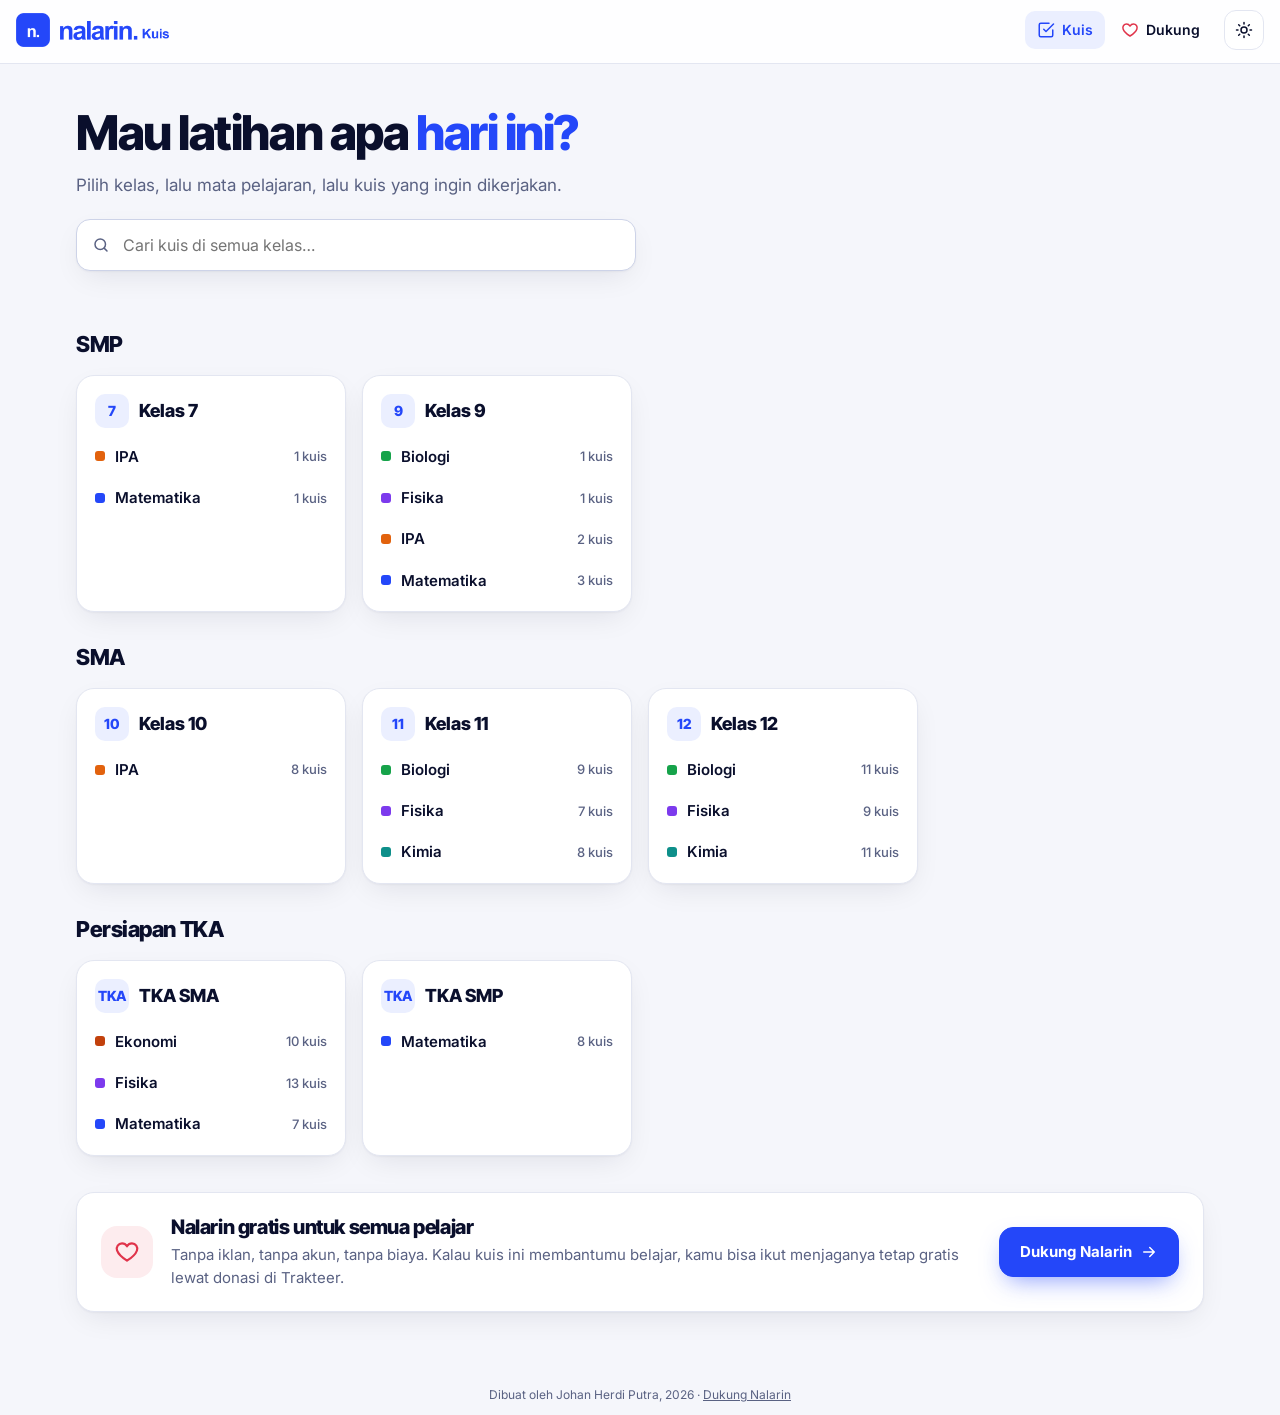
==== commit cec17586: "Make the layout identical to nalarin-learn" ====
--- a/index.html
+++ b/index.html
@@ -31,6 +31,8 @@
   <symbol id="i-book" viewBox="0 0 24 24"><path d="M4 5a2 2 0 0 1 2-2h13v16H6a2 2 0 0 0-2 2zM4 21V5"/></symbol>
   <symbol id="i-bulb" viewBox="0 0 24 24"><path d="M9 18h6M10 21h4M12 3a6 6 0 0 0-3.5 10.9c.6.5 1 1.2 1 2.1h5c0-.9.4-1.6 1-2.1A6 6 0 0 0 12 3z"/></symbol>
   <symbol id="i-send" viewBox="0 0 24 24"><path d="M22 2L11 13M22 2l-7 20-4-9-9-4z"/></symbol>
+  <symbol id="i-quiz" viewBox="0 0 24 24"><path d="M9 11l3 3L22 4"/><path d="M21 12v7a2 2 0 0 1-2 2H5a2 2 0 0 1-2-2V5a2 2 0 0 1 2-2h11"/></symbol>
+  <symbol id="i-heart" viewBox="0 0 24 24"><path d="M12 20s-7.5-4.6-9.2-9.4C1.7 7.3 4 4 7.4 4c2 0 3.6 1.1 4.6 2.7C13 5.1 14.6 4 16.6 4 20 4 22.3 7.3 21.2 10.6 19.5 15.4 12 20 12 20z"/></symbol>
   <symbol id="i-alert" viewBox="0 0 24 24"><circle cx="12" cy="12" r="9"/><path d="M12 8v5M12 16h.01"/></symbol>
 </svg>
 
@@ -44,6 +46,11 @@
     <span class="sep"></span>
     <div class="htitle" id="htitle"><small id="badge">Kuis</small><strong id="title">Memuat kuis…</strong></div>
     <span class="grow"></span>
+    <nav class="nav" aria-label="Menu">
+      <a href="../index.html" id="nav-belajar" class="hidden"><svg class="i"><use href="#i-book"/></svg><span>Belajar</span></a>
+      <a href="?" class="on"><svg class="i"><use href="#i-quiz"/></svg><span>Kuis</span></a>
+      <a href="https://trakteer.id/nalarin-edu" class="dukung" data-dukung target="_blank" rel="noopener"><svg class="i"><use href="#i-heart"/></svg><span>Dukung</span></a>
+    </nav>
     <span id="timer" class="chip hidden" aria-label="Waktu pengerjaan"><svg class="i" style="width:15px;height:15px"><use href="#i-clock"/></svg><span id="timer-t">00:00</span></span>
     <span id="who" class="chip name hidden"></span>
     <button class="icon-btn" id="theme" aria-label="Ganti tema terang/gelap">
@@ -55,9 +62,8 @@
 
 <!-- Daftar kuis -->
 <main id="browse" class="bwrap hidden">
-  <section class="hero">
-    <img class="hero-mark" src="Assets/Nalarin/web/icon.png" alt="">
-    <nav class="b-crumbs hidden" id="crumbs" aria-label="Posisi"></nav>
+  <nav class="b-crumbs hidden" id="crumbs" aria-label="Posisi"></nav>
+  <section class="hero" id="hero">
     <h1 id="b-h1">Pilih kelas</h1>
     <p class="b-lead" id="b-lead"></p>
     <div class="sbox">
@@ -70,6 +76,14 @@
   <button class="btn block hidden" id="more">Tampilkan lebih banyak</button>
   <p class="b-empty hidden" id="bempty">Tidak ada kuis yang cocok.</p>
   <div class="b-note hidden" id="berr"></div>
+  <section class="card support hidden" id="support">
+    <span class="heart"><svg class="i"><use href="#i-heart"/></svg></span>
+    <div class="txt">
+      <h2>Nalarin gratis untuk semua pelajar</h2>
+      <p>Tanpa iklan, tanpa akun, tanpa biaya. Kalau kuis ini membantumu belajar, kamu bisa ikut menjaganya tetap gratis lewat donasi di Trakteer.</p>
+    </div>
+    <a class="btn primary" href="https://trakteer.id/nalarin-edu" data-dukung target="_blank" rel="noopener">Dukung Nalarin <svg class="i"><use href="#i-arrow"/></svg></a>
+  </section>
 </main>
 
 <!-- Start -->
@@ -152,7 +166,7 @@
   </div>
 </main>
 
-<footer>Dibuat oleh Johan Herdi Putra, 2026</footer>
+<footer>Dibuat oleh Johan Herdi Putra, 2026 · <a href="https://trakteer.id/nalarin-edu" data-dukung target="_blank" rel="noopener">Dukung Nalarin</a></footer>
 
 <!-- Mobile sheet -->
 <div class="sheet-wrap hidden" id="sheet-wrap">
--- a/css/style.css
+++ b/css/style.css
@@ -204,58 +204,115 @@
   .psg-toggle{display:none}
 }
 
-/* daftar kuis */
-.bwrap{flex:1;width:100%;max-width:1040px;margin:auto;padding:20px 16px 48px}
-.hero{position:relative;overflow:hidden;isolation:isolate;background:var(--brand);color:#fff;border-radius:28px;padding:30px 30px 26px;box-shadow:var(--shadow-brand)}
-.hero::before{content:"";position:absolute;inset:0;z-index:-1;background-image:radial-gradient(rgba(255,255,255,.16) 1px,transparent 1.5px);background-size:22px 22px;
-  -webkit-mask-image:linear-gradient(115deg,transparent 35%,#000 95%);mask-image:linear-gradient(115deg,transparent 35%,#000 95%)}
-.hero-mark{position:absolute;z-index:-1;right:-56px;bottom:-84px;width:300px;opacity:.16;transform:rotate(-10deg);pointer-events:none}
-.hero h1{font-family:var(--display);font-weight:800;font-size:clamp(30px,5.5vw,48px);letter-spacing:-.035em;line-height:1.05;margin:6px 0 8px;max-width:18ch}
-.b-lead{color:rgba(255,255,255,.82);margin-bottom:20px;max-width:46ch}
-.b-crumbs{display:flex;flex-wrap:wrap;gap:4px 8px;align-items:center;font-size:14px;margin-bottom:6px;color:rgba(255,255,255,.6)}
-.b-crumbs a{color:#fff;text-decoration:none;font-weight:600;padding:3px 10px;border-radius:999px;background:rgba(255,255,255,.14)}
-.b-crumbs a:hover{background:rgba(255,255,255,.24)}
-.b-crumbs .cur{color:#fff;font-weight:700}
-.sbox{position:relative;max-width:560px}
+/* daftar kuis (gaya sama dengan Nalarin Belajar) */
+/* warna mapel: --c dipakai oleh elemen dengan [data-mapel] */
+:root{--c:#2447f9}
+[data-mapel="Matematika"]{--c:#2447f9}
+[data-mapel="Fisika"]{--c:#7c3aed}
+[data-mapel="Kimia"]{--c:#0e8f8a}
+[data-mapel="Biologi"]{--c:#16a34a}
+[data-mapel="IPA"]{--c:#e2620d}
+[data-mapel="Ekonomi"]{--c:#c2410c}
+:root[data-theme="dark"]{--c:#7f95ff}
+:root[data-theme="dark"] [data-mapel="Matematika"]{--c:#7f95ff}
+:root[data-theme="dark"] [data-mapel="Fisika"]{--c:#b18cff}
+:root[data-theme="dark"] [data-mapel="Kimia"]{--c:#3cc8c0}
+:root[data-theme="dark"] [data-mapel="Biologi"]{--c:#4ade80}
+:root[data-theme="dark"] [data-mapel="IPA"]{--c:#fb923c}
+:root[data-theme="dark"] [data-mapel="Ekonomi"]{--c:#fdba74}
+
+.nav{display:flex;gap:4px}
+.nav a{display:inline-flex;align-items:center;gap:7px;padding:8px 12px;border-radius:10px;text-decoration:none;color:var(--ink);font-weight:600;font-size:14px}
+.nav a:hover{background:var(--surface-2)}
+.nav a.on{color:var(--accent);background:var(--brand-soft)}
+.nav a.dukung svg{color:var(--bad)}
+body:not([data-view="browse"]) .nav{display:none}
+@media (max-width:560px){ .nav a span{display:none} body[data-view="browse"] .brand .wm{display:none!important} }
+
+.bwrap{flex:1;width:100%;max-width:1160px;margin:0 auto;padding:0 16px 64px}
+.hero{padding:44px 0 28px;display:grid;gap:14px}
+.hero h1{font-family:var(--display);font-weight:800;font-size:clamp(30px,6vw,48px);line-height:1.05;letter-spacing:-.03em;max-width:16ch}
+.hero h1 em{font-style:normal;color:var(--brand)}
+:root[data-theme="dark"] .hero h1 em{color:var(--accent)}
+.b-lead{color:var(--muted);font-size:17px;max-width:56ch}
+/* kelas / mapel: banner berwarna seperti halaman kursus Nalarin Belajar */
+.hero.banner{margin:14px 0 4px;border-radius:var(--r);padding:28px;color:#fff;background:var(--c);position:relative;overflow:hidden;isolation:isolate;gap:6px}
+:root[data-theme="dark"] .hero.banner{background:color-mix(in srgb,var(--c) 45%,var(--surface))}
+.hero.banner::after{content:"";position:absolute;z-index:-1;right:-60px;top:-60px;width:220px;height:220px;border-radius:50%;border:34px solid rgba(255,255,255,.12)}
+.hero.banner h1{font-size:clamp(28px,5vw,40px);line-height:1.1;letter-spacing:-.025em;max-width:none}
+.hero.banner .b-lead{color:#fff;opacity:.9;font-size:16px}
+.hero.banner .sbox{margin-top:12px}
+.hero.banner .b-search{border-color:transparent;box-shadow:0 8px 24px -10px rgba(6,10,28,.5)}
+.b-crumbs{display:flex;flex-wrap:wrap;gap:6px;align-items:center;font-size:14px;color:var(--muted);padding-top:22px}
+.b-crumbs a{color:var(--muted);text-decoration:none;font-weight:600}
+.b-crumbs a:hover{color:var(--accent)}
+.b-crumbs .cur{color:var(--ink);font-weight:600}
+.sbox{position:relative;max-width:560px;margin-top:6px}
 .sbox svg{position:absolute;left:16px;top:50%;transform:translateY(-50%);color:var(--muted);pointer-events:none}
-.b-search{width:100%;min-height:54px;padding:0 16px 0 46px;border-radius:16px;border:0;background:var(--surface);color:var(--ink);font:inherit;box-shadow:0 8px 24px -10px rgba(6,10,28,.5)}
-.b-search:focus{outline:3px solid rgba(255,255,255,.55);outline-offset:2px}
+.b-search{width:100%;height:52px;padding:0 16px 0 46px;border-radius:14px;border:1px solid var(--line-2);background:var(--surface);color:var(--ink);font:inherit;box-shadow:var(--shadow)}
+.sec-h{font-family:var(--display);font-weight:800;font-size:22px;letter-spacing:-.02em;margin:28px 0 14px}
 .b-count{color:var(--muted);font-size:13px;font-weight:700;letter-spacing:.05em;text-transform:uppercase;margin:28px 0 0}
+
+/* beranda: jenjang › kelas › mapel */
+.kelas-grid{display:grid;grid-template-columns:repeat(auto-fill,minmax(250px,1fr));gap:16px}
+.kelas{padding:18px 18px 10px;border-radius:18px}
+.kelas h3{font-family:var(--display);font-size:18px;font-weight:800;margin-bottom:8px;display:flex;align-items:center;gap:10px}
+.kelas h3 a{color:inherit;text-decoration:none}
+.kelas h3 a:hover{color:var(--accent)}
+.kelas h3 .n{width:34px;height:34px;border-radius:10px;background:var(--brand-soft);color:var(--accent);display:grid;place-items:center;font-size:14px;flex:none}
+.kelas ul{list-style:none;padding:0}
+.kelas li a{display:flex;align-items:center;gap:10px;padding:9px 8px;margin:0 -8px;border-radius:10px;color:var(--ink);text-decoration:none;font-weight:600;font-size:15px}
+.kelas li a:hover{background:var(--surface-2)}
+.kelas li a .md{width:10px;height:10px;border-radius:3px;background:var(--c);flex:none}
+.kelas li a small{margin-left:auto;color:var(--muted);font-weight:500;font-size:13px}
+
+/* langkah mapel: kartu per mapel */
+.b-cards{display:grid;grid-template-columns:repeat(auto-fill,minmax(220px,1fr));gap:14px;margin-top:24px}
+.b-card{position:relative;display:flex;flex-direction:column;gap:14px;min-height:150px;padding:18px;border:1px solid var(--line);border-radius:18px;background:var(--surface);text-decoration:none;color:inherit;box-shadow:var(--shadow);transition:border-color .15s,transform .12s}
+.b-card:hover{border-color:var(--c);transform:translateY(-2px)}
+.b-card:active{transform:scale(.98)}
+.b-tile{width:48px;height:48px;border-radius:14px;background:color-mix(in srgb,var(--c) 14%,transparent);color:var(--c);display:grid;place-items:center;font-family:var(--display);font-weight:800;font-size:19px;letter-spacing:-.02em}
+.b-card b{font-family:var(--display);font-weight:800;font-size:22px;line-height:1.15;letter-spacing:-.02em;margin-top:auto}
+.b-card span{color:var(--muted);font-size:14px;margin-top:-10px}
+.b-card .b-go{position:absolute;top:20px;right:18px;margin:0}
+
+/* langkah kuis: daftar */
 .b-list{display:grid;gap:10px}
 .b-item{display:flex;align-items:center;gap:16px;padding:12px 16px 12px 12px;min-height:72px;border:1px solid var(--line);border-radius:18px;background:var(--surface);text-decoration:none;color:inherit;box-shadow:var(--shadow);transition:border-color .15s,transform .12s}
-.b-item:hover{border-color:var(--brand);transform:translateY(-1px)}
+.b-item:hover{border-color:var(--c);transform:translateY(-1px)}
 .b-item:active{transform:scale(.99)}
-.b-n{flex:none;width:54px;height:54px;border-radius:14px;background:var(--brand-soft);display:grid;place-items:center;align-content:center;text-align:center;font-family:var(--display);font-weight:800;font-size:20px;color:var(--accent);line-height:1}
+.b-n{flex:none;width:54px;height:54px;border-radius:14px;background:color-mix(in srgb,var(--c) 14%,transparent);display:grid;place-items:center;align-content:center;text-align:center;font-family:var(--display);font-weight:800;font-size:20px;color:var(--c);line-height:1}
 .b-n small{display:block;font-family:var(--font);font-weight:600;font-size:10px;margin-top:2px;opacity:.8}
 .b-main{flex:1;min-width:0}
 .b-title{font-weight:700;line-height:1.3}
 .b-meta{font-size:13px;color:var(--muted);margin-top:3px}
 .b-go{flex:none;color:var(--muted);transition:transform .15s,color .15s}
-.b-item:hover .b-go,.b-card:hover .b-go{color:var(--accent);transform:translateX(3px)}
+.b-item:hover .b-go,.b-card:hover .b-go{color:var(--c);transform:translateX(3px)}
+.b-ctx{display:flex;flex-wrap:wrap;gap:6px;margin-bottom:5px}
+.b-ctx span{font-size:12px;font-weight:600;padding:2px 9px;border-radius:999px;background:color-mix(in srgb,var(--c) 14%,transparent);color:var(--c)}
 .b-empty{margin-top:36px;text-align:center;color:var(--muted)}
 .b-note{padding:16px 18px;border-radius:16px;margin-top:20px;background:var(--bad-soft);color:var(--bad);font-size:15px}
 .b-note code{background:rgba(0,0,0,.07);padding:1px 6px;border-radius:6px}
 #more{margin-top:16px}
-.b-cards{display:grid;grid-template-columns:repeat(auto-fill,minmax(220px,1fr));gap:14px;margin-top:24px}
-.b-card{position:relative;display:flex;flex-direction:column;gap:14px;min-height:150px;padding:18px;border:1px solid var(--line);border-radius:22px;background:var(--surface);text-decoration:none;color:inherit;box-shadow:var(--shadow);transition:border-color .15s,transform .12s,box-shadow .15s}
-.b-card:hover{border-color:var(--brand);transform:translateY(-2px);box-shadow:0 18px 36px -16px rgba(36,71,249,.35)}
-.b-card:active{transform:scale(.98)}
-.b-tile{width:48px;height:48px;border-radius:14px;background:var(--brand);color:#fff;display:grid;place-items:center;font-family:var(--display);font-weight:800;font-size:19px;letter-spacing:-.02em}
-.b-card b{font-family:var(--display);font-weight:800;font-size:22px;line-height:1.15;letter-spacing:-.02em;margin-top:auto}
-.b-card span{color:var(--muted);font-size:14px;margin-top:-10px}
-.b-card .b-go{position:absolute;top:20px;right:18px;margin:0}
-.b-ctx{display:flex;flex-wrap:wrap;gap:6px;margin-bottom:5px}
-.b-ctx span{font-size:12px;font-weight:600;padding:2px 9px;border-radius:999px;background:var(--brand-soft);color:var(--accent)}
+
+/* dukungan */
+.support{display:flex;align-items:center;gap:18px;padding:22px 24px;margin-top:36px;flex-wrap:wrap;border-radius:18px}
+.support .heart{width:52px;height:52px;border-radius:16px;display:grid;place-items:center;flex:none;background:var(--bad-soft);color:var(--bad)}
+.support .heart svg{width:26px;height:26px}
+.support .txt{flex:1;min-width:240px}
+.support h2{font-family:var(--display);font-weight:800;font-size:20px;letter-spacing:-.02em;line-height:1.2}
+.support p{color:var(--muted);font-size:15px;margin-top:4px}
+
 @media (max-width:520px){
-  .hero{padding:24px 20px 20px;border-radius:24px}
-  .hero-mark{width:200px;right:-50px;bottom:-60px}
+  .hero.banner{padding:22px 20px}
   .b-cards{grid-template-columns:1fr 1fr;gap:10px}
-  .b-card{min-height:126px;padding:14px;gap:10px;border-radius:18px}
+  .b-card{min-height:126px;padding:14px;gap:10px}
   .b-tile{width:40px;height:40px;font-size:16px;border-radius:12px}
   .b-card b{font-size:18px}
   .b-card .b-go{display:none}
 }
 footer{text-align:center;color:var(--muted);font-size:12px;padding:10px 12px calc(10px + env(safe-area-inset-bottom))}
+footer a{color:inherit}
 
 /* laporan PDF (dirender di luar layar, selalu tema terang) */
 #report{position:fixed;left:-10000px;top:0;width:720px;color:#0a0f2c;font-family:var(--font);font-size:14px;line-height:1.5}
@@ -309,7 +366,7 @@
   .chip.name{display:none}
   body:not([data-view="browse"]) .brand .wm,body:not([data-view="browse"]) .sep{display:none!important}
   .panel{padding:24px 20px}
-  footer{display:none}
+  body:not([data-view="browse"]) footer{display:none}
 }
 @media (max-width:520px){
   #prev{flex:none;width:52px;padding:0}
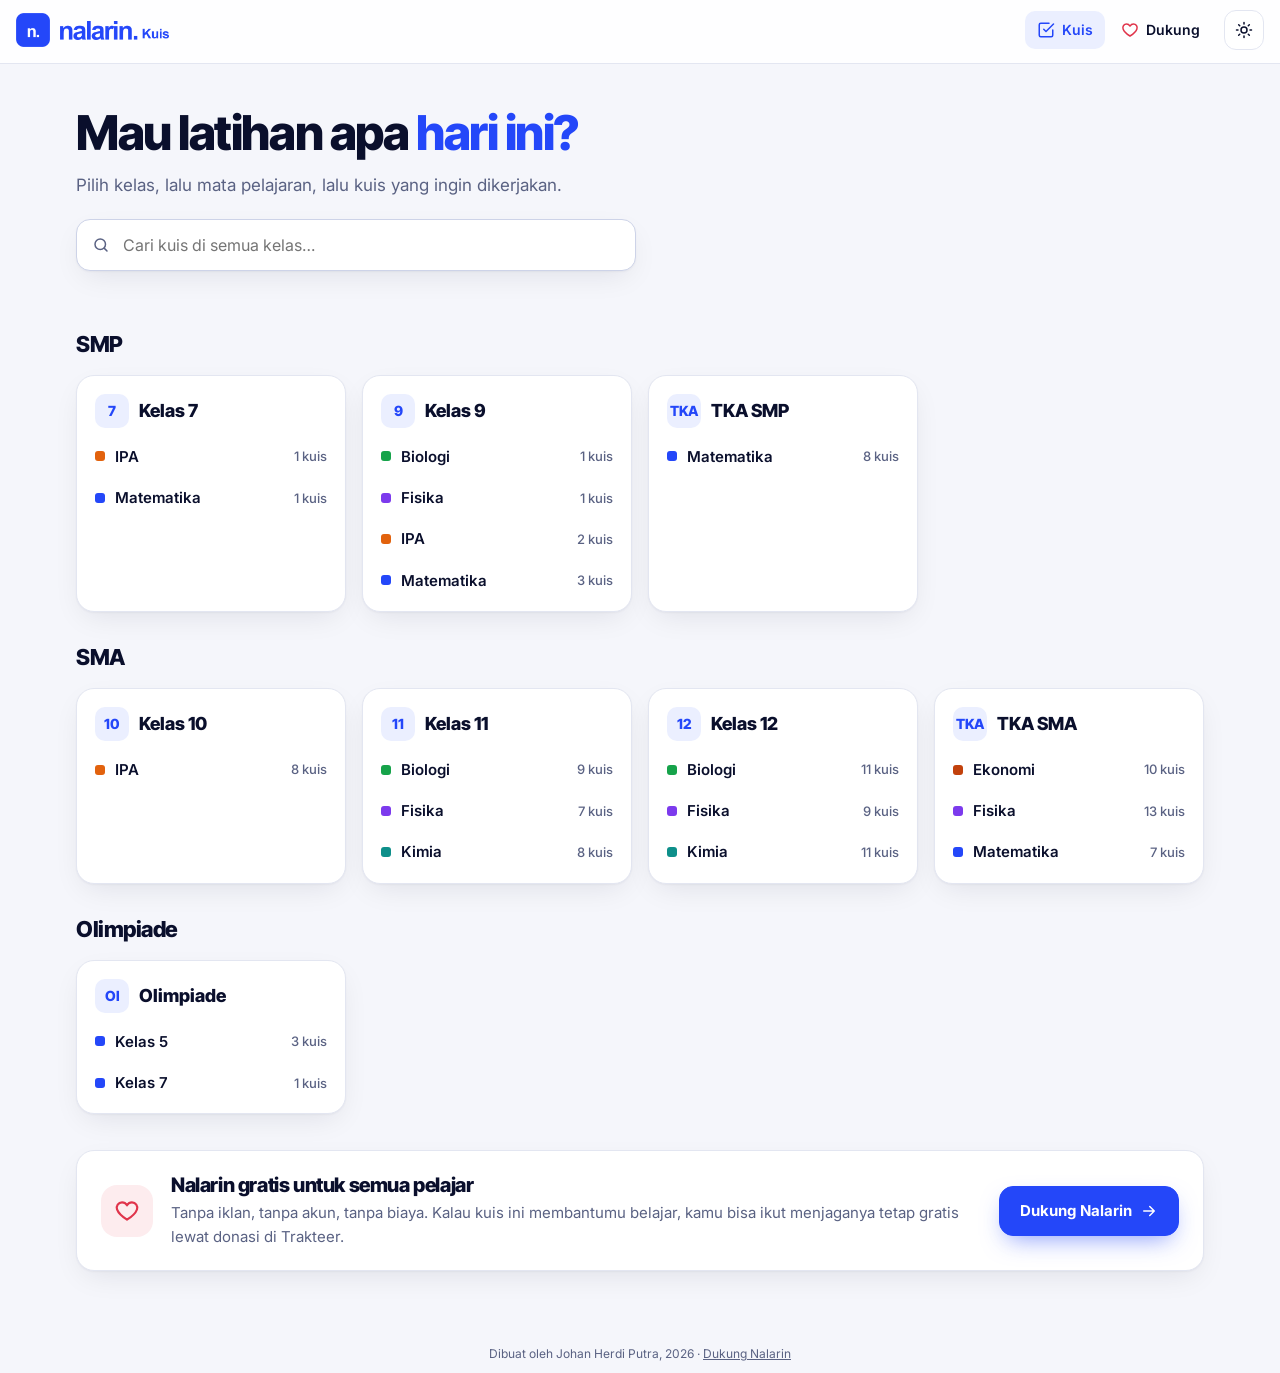
==== commit 8ca00678: "Tambah unduh soal PDF untuk dicetak Tombol "Unduh soal (PDF)" di halaman awal kuis membuat lembar so" ====
--- a/index.html
+++ b/index.html
@@ -32,6 +32,7 @@
   <symbol id="i-bulb" viewBox="0 0 24 24"><path d="M9 18h6M10 21h4M12 3a6 6 0 0 0-3.5 10.9c.6.5 1 1.2 1 2.1h5c0-.9.4-1.6 1-2.1A6 6 0 0 0 12 3z"/></symbol>
   <symbol id="i-send" viewBox="0 0 24 24"><path d="M22 2L11 13M22 2l-7 20-4-9-9-4z"/></symbol>
   <symbol id="i-quiz" viewBox="0 0 24 24"><path d="M9 11l3 3L22 4"/><path d="M21 12v7a2 2 0 0 1-2 2H5a2 2 0 0 1-2-2V5a2 2 0 0 1 2-2h11"/></symbol>
+  <symbol id="i-users" viewBox="0 0 24 24"><path d="M16 21v-2a4 4 0 0 0-4-4H8a4 4 0 0 0-4 4v2"/><circle cx="10" cy="7" r="4"/><path d="M20 21v-2a4 4 0 0 0-3-3.87M16 3.13a4 4 0 0 1 0 7.75"/></symbol>
   <symbol id="i-heart" viewBox="0 0 24 24"><path d="M12 20s-7.5-4.6-9.2-9.4C1.7 7.3 4 4 7.4 4c2 0 3.6 1.1 4.6 2.7C13 5.1 14.6 4 16.6 4 20 4 22.3 7.3 21.2 10.6 19.5 15.4 12 20 12 20z"/></symbol>
   <symbol id="i-alert" viewBox="0 0 24 24"><circle cx="12" cy="12" r="9"/><path d="M12 8v5M12 16h.01"/></symbol>
 </svg>
@@ -49,6 +50,7 @@
     <nav class="nav" aria-label="Menu">
       <a href="../index.html" id="nav-belajar" class="hidden"><svg class="i"><use href="#i-book"/></svg><span>Belajar</span></a>
       <a href="?" class="on"><svg class="i"><use href="#i-quiz"/></svg><span>Kuis</span></a>
+      <a href="../nalarin-class.html" id="nav-kelas" class="hidden"><svg class="i" viewBox="0 0 24 24" aria-hidden="true"><path d="M16 21v-2a4 4 0 0 0-4-4H8a4 4 0 0 0-4 4v2"/><circle cx="10" cy="7" r="4"/><path d="M20 21v-2a4 4 0 0 0-3-3.87M16 3.13a4 4 0 0 1 0 7.75"/></svg><span>Kelas</span></a>
       <a href="https://trakteer.id/nalarin-edu" class="dukung" data-dukung target="_blank" rel="noopener"><svg class="i"><use href="#i-heart"/></svg><span>Dukung</span></a>
     </nav>
     <span id="timer" class="chip hidden" aria-label="Waktu pengerjaan"><svg class="i" style="width:15px;height:15px"><use href="#i-clock"/></svg><span id="timer-t">00:00</span></span>
@@ -103,6 +105,7 @@
     </div>
     <div class="stack">
       <button class="btn primary block" id="go"><span id="go-t">Mulai mengerjakan</span><svg class="i"><use href="#i-arrow"/></svg></button>
+      <button class="btn block" id="soal-pdf"><svg class="i"><use href="#i-save"/></svg>Unduh soal (PDF)</button>
       <a class="btn ghost block" href="?" data-back><svg class="i"><use href="#i-back"/></svg>Kembali ke daftar kuis</a>
     </div>
   </div>
@@ -213,6 +216,7 @@
 
 <script src="js/kuis.js"></script>
 <script src="js/laporan.js"></script>
+<script src="js/soalpdf.js"></script>
 <script src="js/daftar.js"></script>
 </body>
 </html>
--- a/css/style.css
+++ b/css/style.css
@@ -204,7 +204,7 @@
   .psg-toggle{display:none}
 }
 
-/* daftar kuis (gaya sama dengan Nalarin Belajar) */
+/* daftar kuis (gaya sama dengan Nalarin Learn) */
 /* warna mapel: --c dipakai oleh elemen dengan [data-mapel] */
 :root{--c:#2447f9}
 [data-mapel="Matematika"]{--c:#2447f9}
@@ -226,7 +226,7 @@
 .nav a:hover{background:var(--surface-2)}
 .nav a.on{color:var(--accent);background:var(--brand-soft)}
 .nav a.dukung svg{color:var(--bad)}
-body:not([data-view="browse"]) .nav{display:none}
+/* Keep navigation available across quiz views, including question and result screens. */
 @media (max-width:560px){ .nav a span{display:none} body[data-view="browse"] .brand .wm{display:none!important} }
 
 .bwrap{flex:1;width:100%;max-width:1160px;margin:0 auto;padding:0 16px 64px}
@@ -235,7 +235,7 @@
 .hero h1 em{font-style:normal;color:var(--brand)}
 :root[data-theme="dark"] .hero h1 em{color:var(--accent)}
 .b-lead{color:var(--muted);font-size:17px;max-width:56ch}
-/* kelas / mapel: banner berwarna seperti halaman kursus Nalarin Belajar */
+/* kelas / mapel: banner berwarna seperti halaman kursus Nalarin Learn */
 .hero.banner{margin:14px 0 4px;border-radius:var(--r);padding:28px;color:#fff;background:var(--c);position:relative;overflow:hidden;isolation:isolate;gap:6px}
 :root[data-theme="dark"] .hero.banner{background:color-mix(in srgb,var(--c) 45%,var(--surface))}
 .hero.banner::after{content:"";position:absolute;z-index:-1;right:-60px;top:-60px;width:220px;height:220px;border-radius:50%;border:34px solid rgba(255,255,255,.12)}
@@ -365,6 +365,26 @@
   .htitle strong{font-size:15px}
   .chip.name{display:none}
   body:not([data-view="browse"]) .brand .wm,body:not([data-view="browse"]) .sep{display:none!important}
+  body:not([data-view="browse"]) .htitle{min-width:0;flex:1}
+  body:not([data-view="browse"]) .htitle strong{max-width:16ch;overflow:hidden;text-overflow:ellipsis}
+  body:not([data-view="browse"]) .icon-btn{width:36px;height:36px;flex:none}
+  body:not([data-view="browse"]) .hbar{gap:6px;padding-left:10px;padding-right:10px}
+  /* Navigasi dipindahkan ke bawah layar agar tidak terdorong judul/timer saat mengerjakan kuis. */
+  body:not([data-view="browse"]) .nav{
+    position:fixed!important;left:0;right:0;bottom:0;z-index:100;
+    display:flex!important;justify-content:space-around;align-items:center;gap:4px;
+    padding:8px 8px calc(8px + env(safe-area-inset-bottom));
+    background:var(--surface);border-top:1px solid var(--line);
+    box-shadow:0 -6px 20px rgba(10,15,44,.08);
+  }
+  body:not([data-view="browse"]) .nav a{
+    flex:1;justify-content:center;gap:5px;padding:7px 3px;
+    min-width:0;font-size:11px;border-radius:9px;
+  }
+  body:not([data-view="browse"]) .nav a span{display:inline!important}
+  body:not([data-view="browse"]) .nav a svg{width:19px;height:19px}
+  body:not([data-view="browse"]) #quiz{padding-bottom:84px}
+  body:not([data-view="browse"]) #start,body:not([data-view="browse"]) #result{padding-bottom:90px}
   .panel{padding:24px 20px}
   body:not([data-view="browse"]) footer{display:none}
 }
@@ -374,3 +394,23 @@
 }
 @media (min-width:821px){ .only-m{display:none!important} }
 @media (prefers-reduced-motion:reduce){*{transition:none!important;animation:none!important}}
+
+/* soal PDF untuk dicetak (dirender di luar layar, mengikuti #report) */
+#report>.sp-head,#report>.sp-psg,#report>.sp-q{padding:0;background:#fff}
+.sp-top{display:flex;justify-content:space-between;align-items:flex-end;gap:16px;padding-bottom:5px;border-bottom:2px solid #0a0f2c}
+.sp-top img{height:24px;width:auto}
+.sp-top b{font-size:12px;font-weight:700;color:#1d3f91;text-align:right;line-height:1.3}
+.sp-who{display:flex;align-items:flex-end;gap:6px;margin-top:8px;font-size:11px;color:#5a6283}
+.sp-who i{flex:1;border-bottom:1px solid #9aa1bd;height:12px}
+.sp-who span+i+span{margin-left:14px}
+.sp-q{display:flex;gap:14px;align-items:flex-start;padding:4px 0}
+.sp-n{flex:none;width:28px;height:28px;border-radius:50%;background:#1d3f91;color:#fff;display:grid;place-items:center;font-weight:700;font-size:13px}
+.sp-b{flex:1;min-width:0}
+.sp-t{font-size:15px;line-height:1.45;margin-top:3px;white-space:pre-line}
+.sp-b img{display:block;max-width:100%;max-height:260px;margin:10px auto 0}
+.sp-o{display:grid;grid-template-columns:1fr 1fr;gap:4px 24px;margin-top:10px;font-size:14px}
+.sp-o.w{grid-template-columns:1fr}
+.sp-psg{border:1px solid #e3e6f1;border-left:4px solid #1d3f91;border-radius:8px;background:#f5f6fb!important;padding:10px 14px!important}
+.sp-psg b{display:block;font-size:14px;margin-bottom:6px}
+.sp-psg p{margin:0 0 8px;white-space:pre-line}
+.sp-psg img{display:block;max-width:100%;max-height:240px;margin:0 auto 8px}
